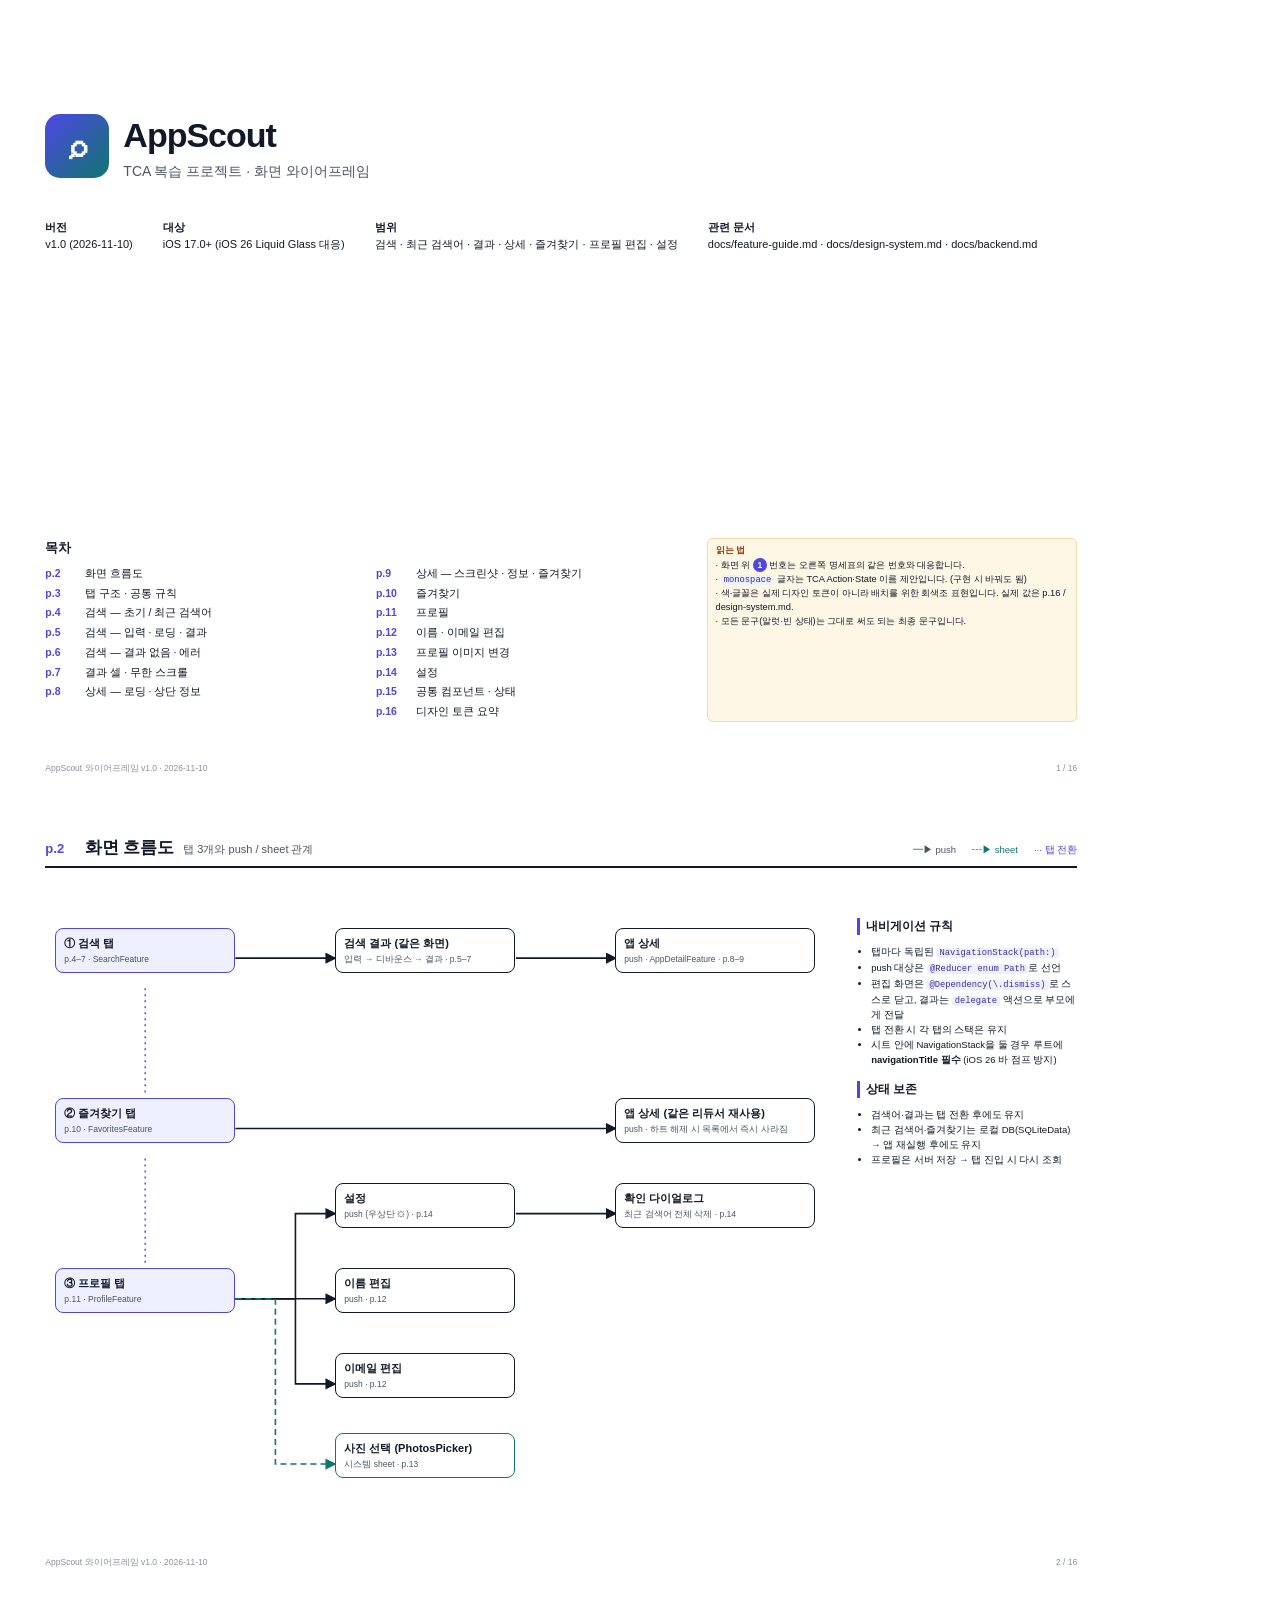
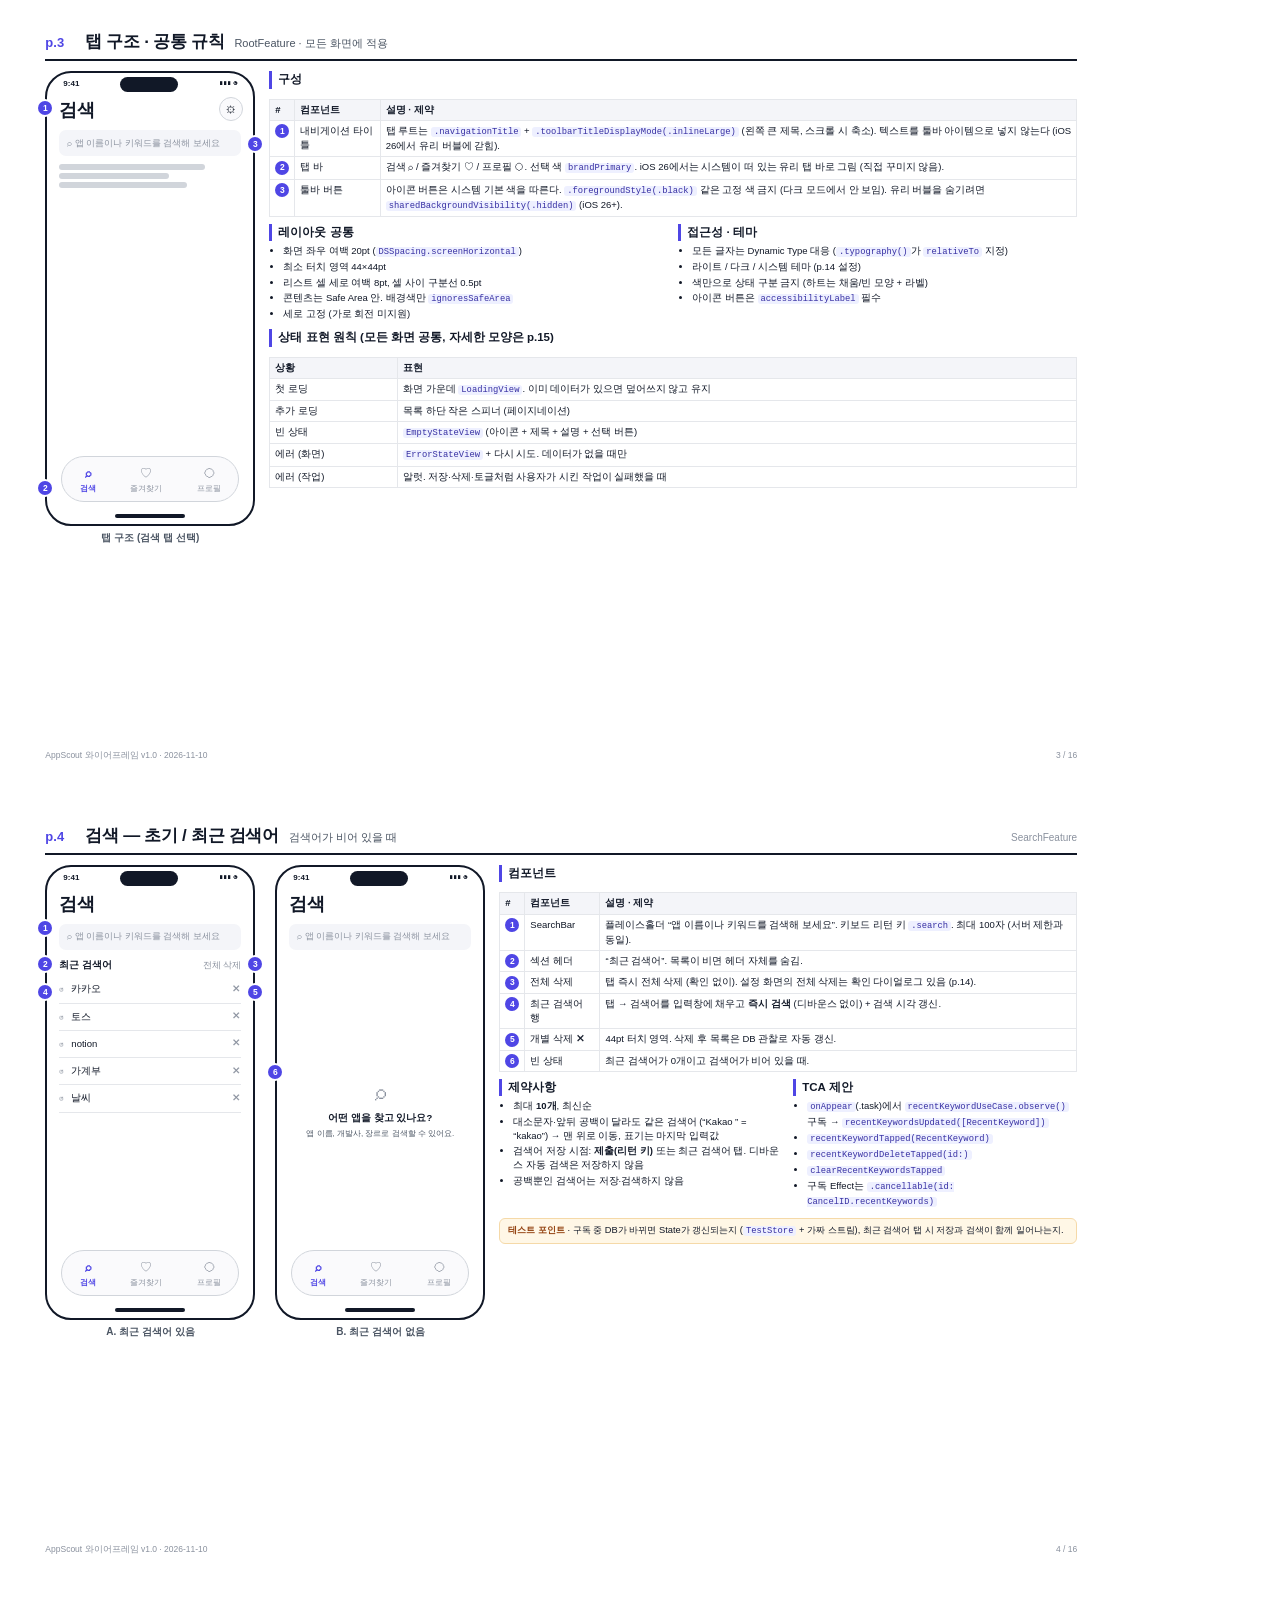
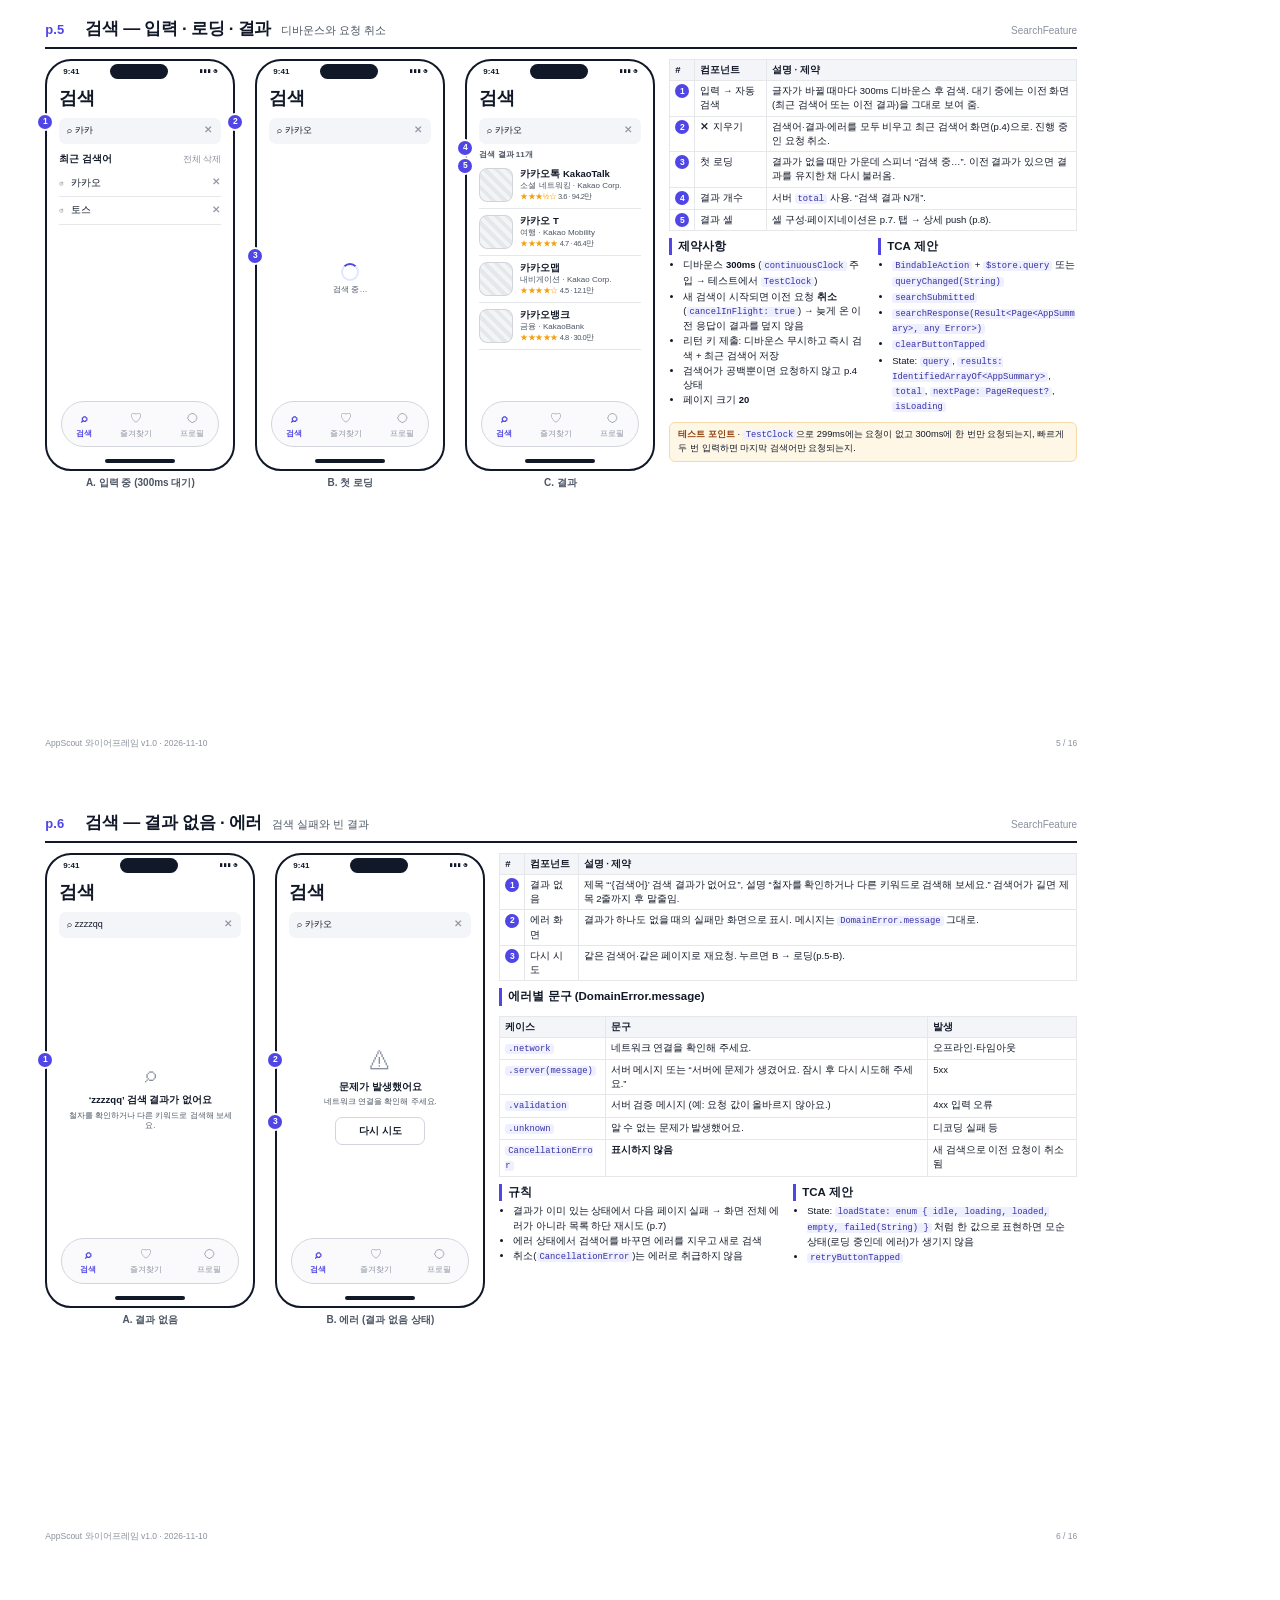
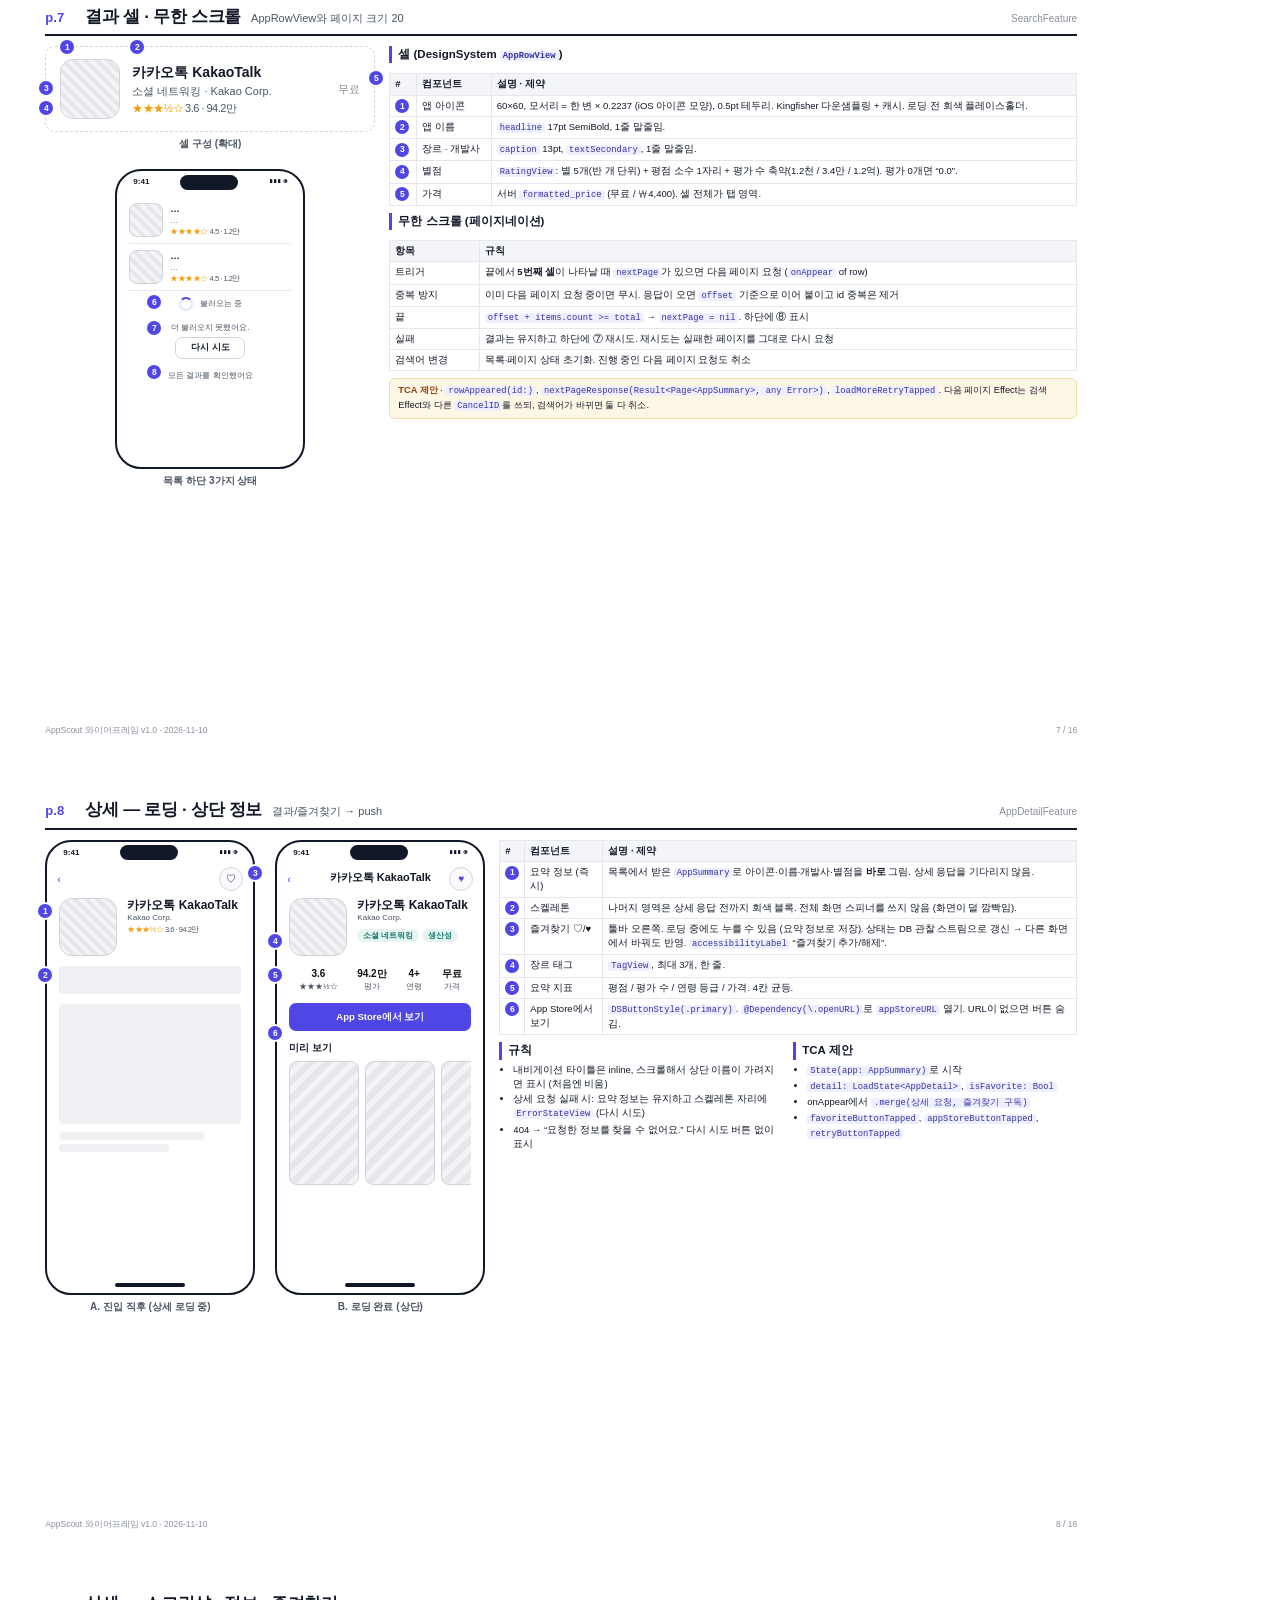
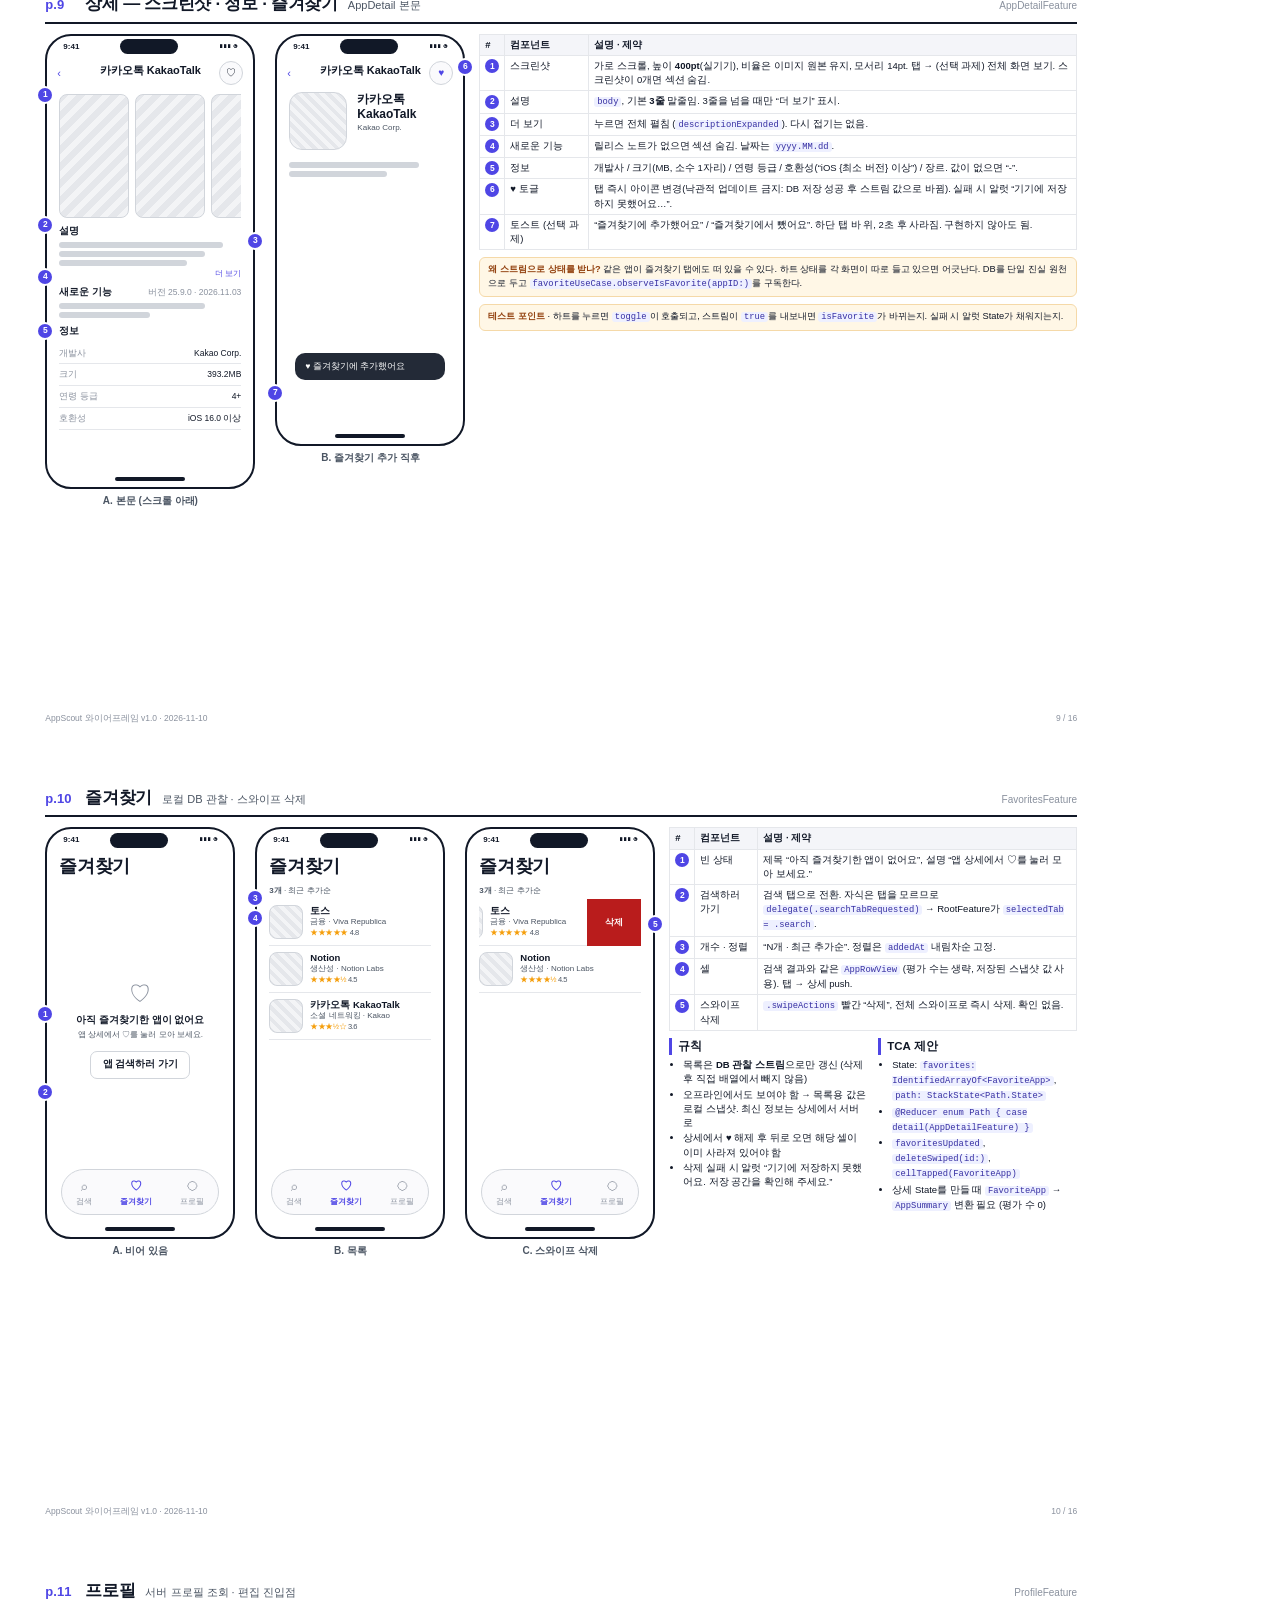
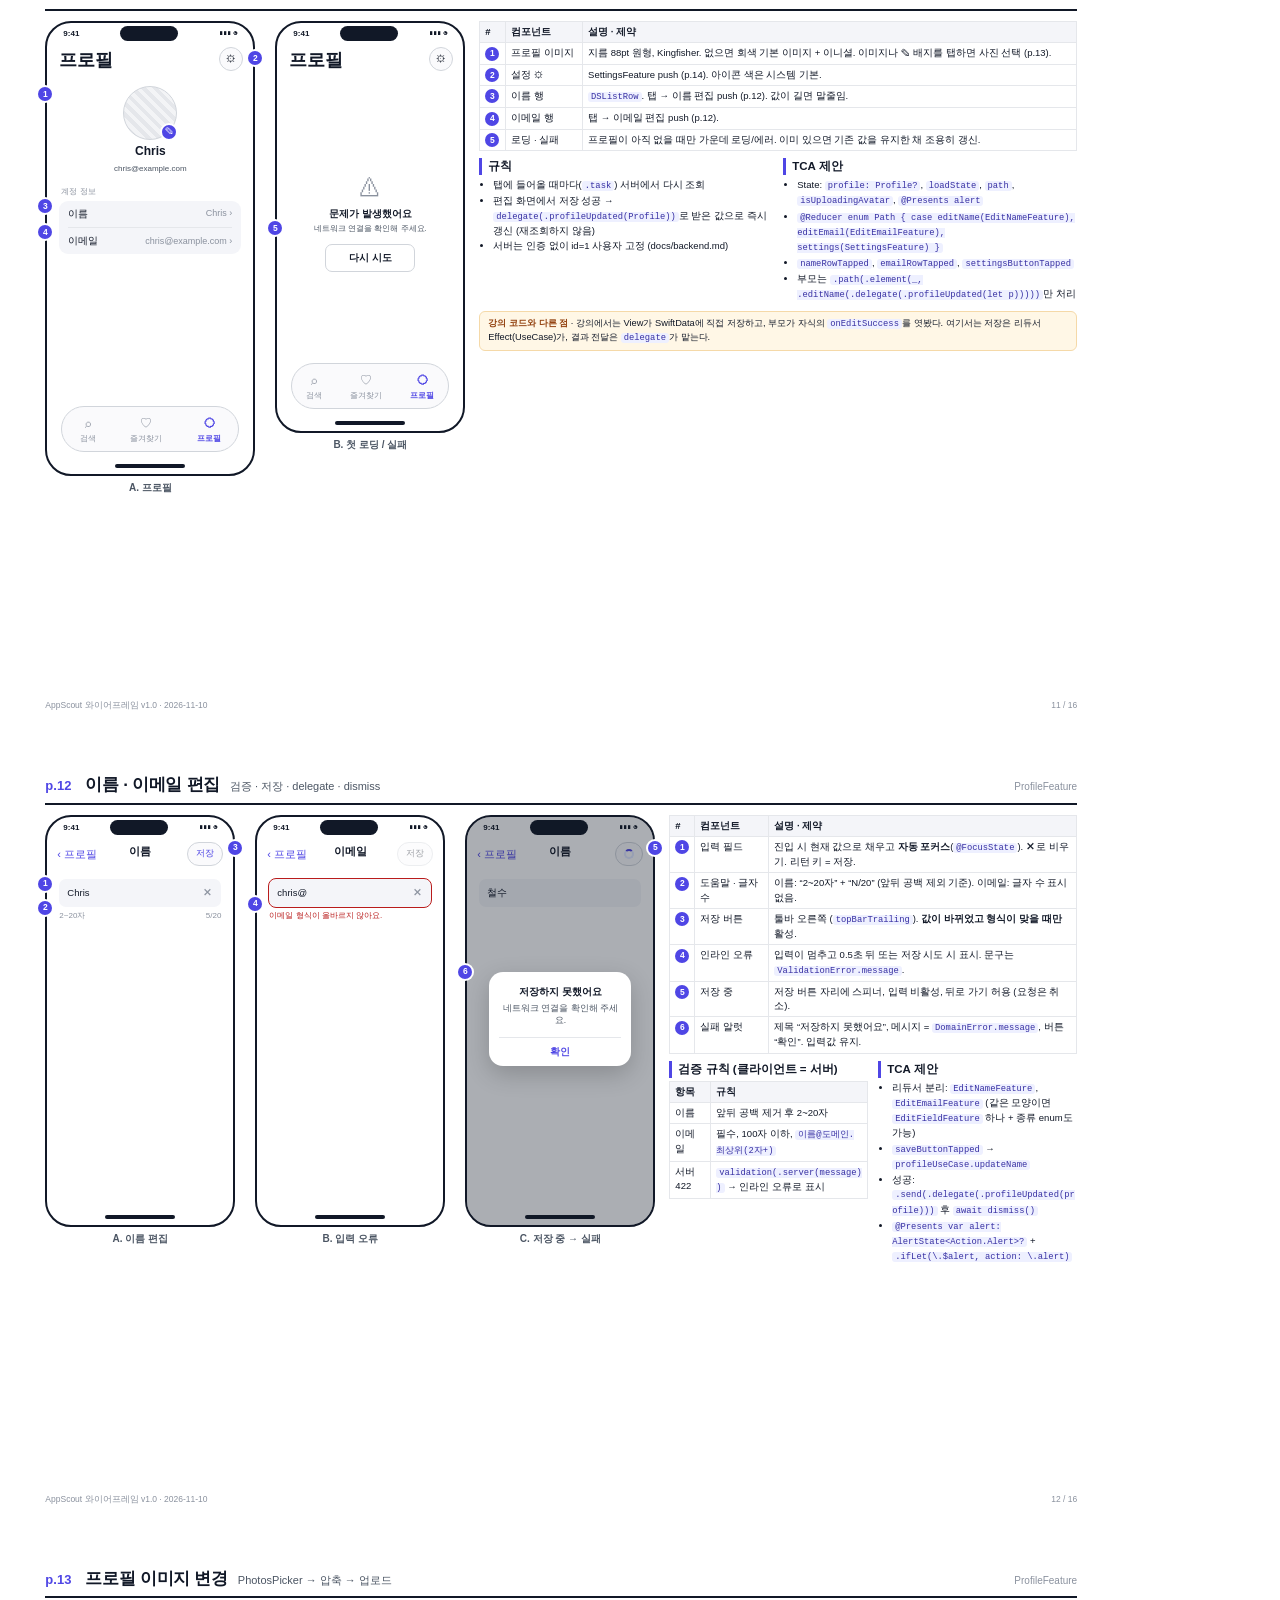
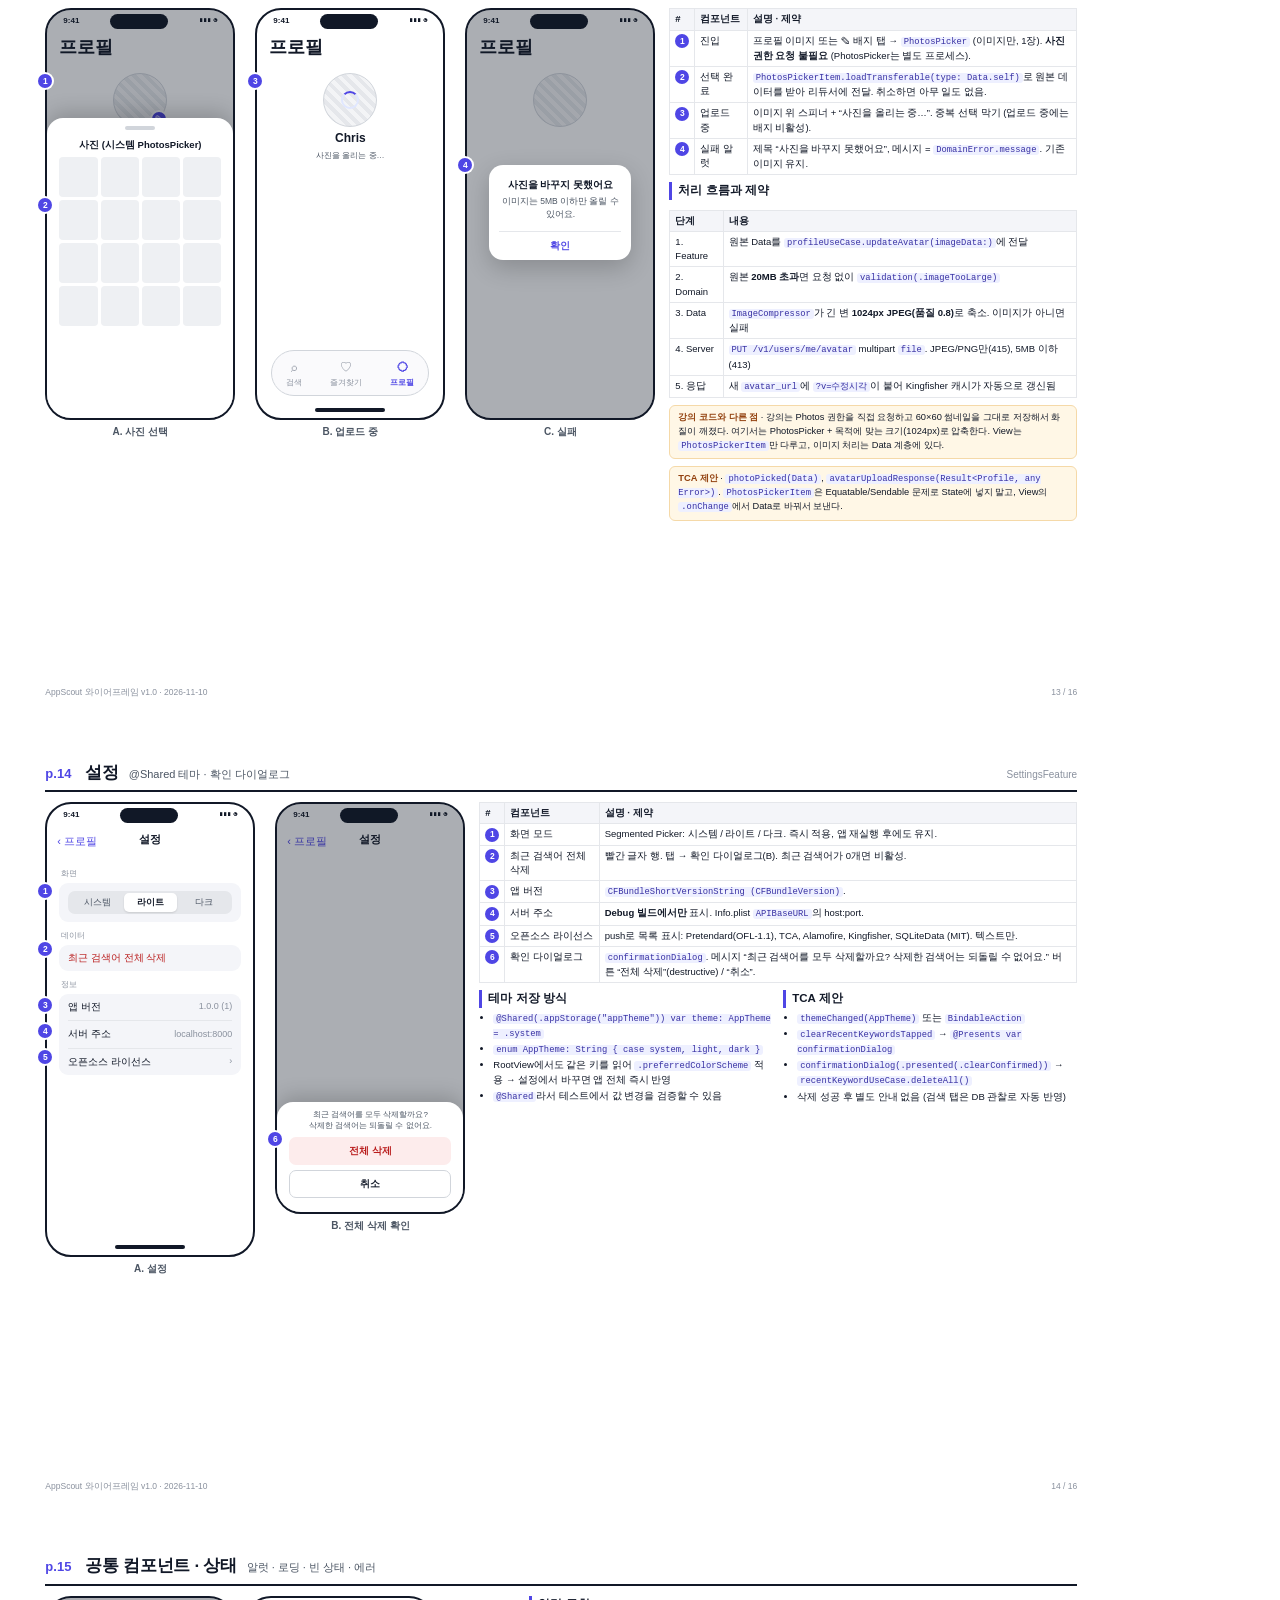
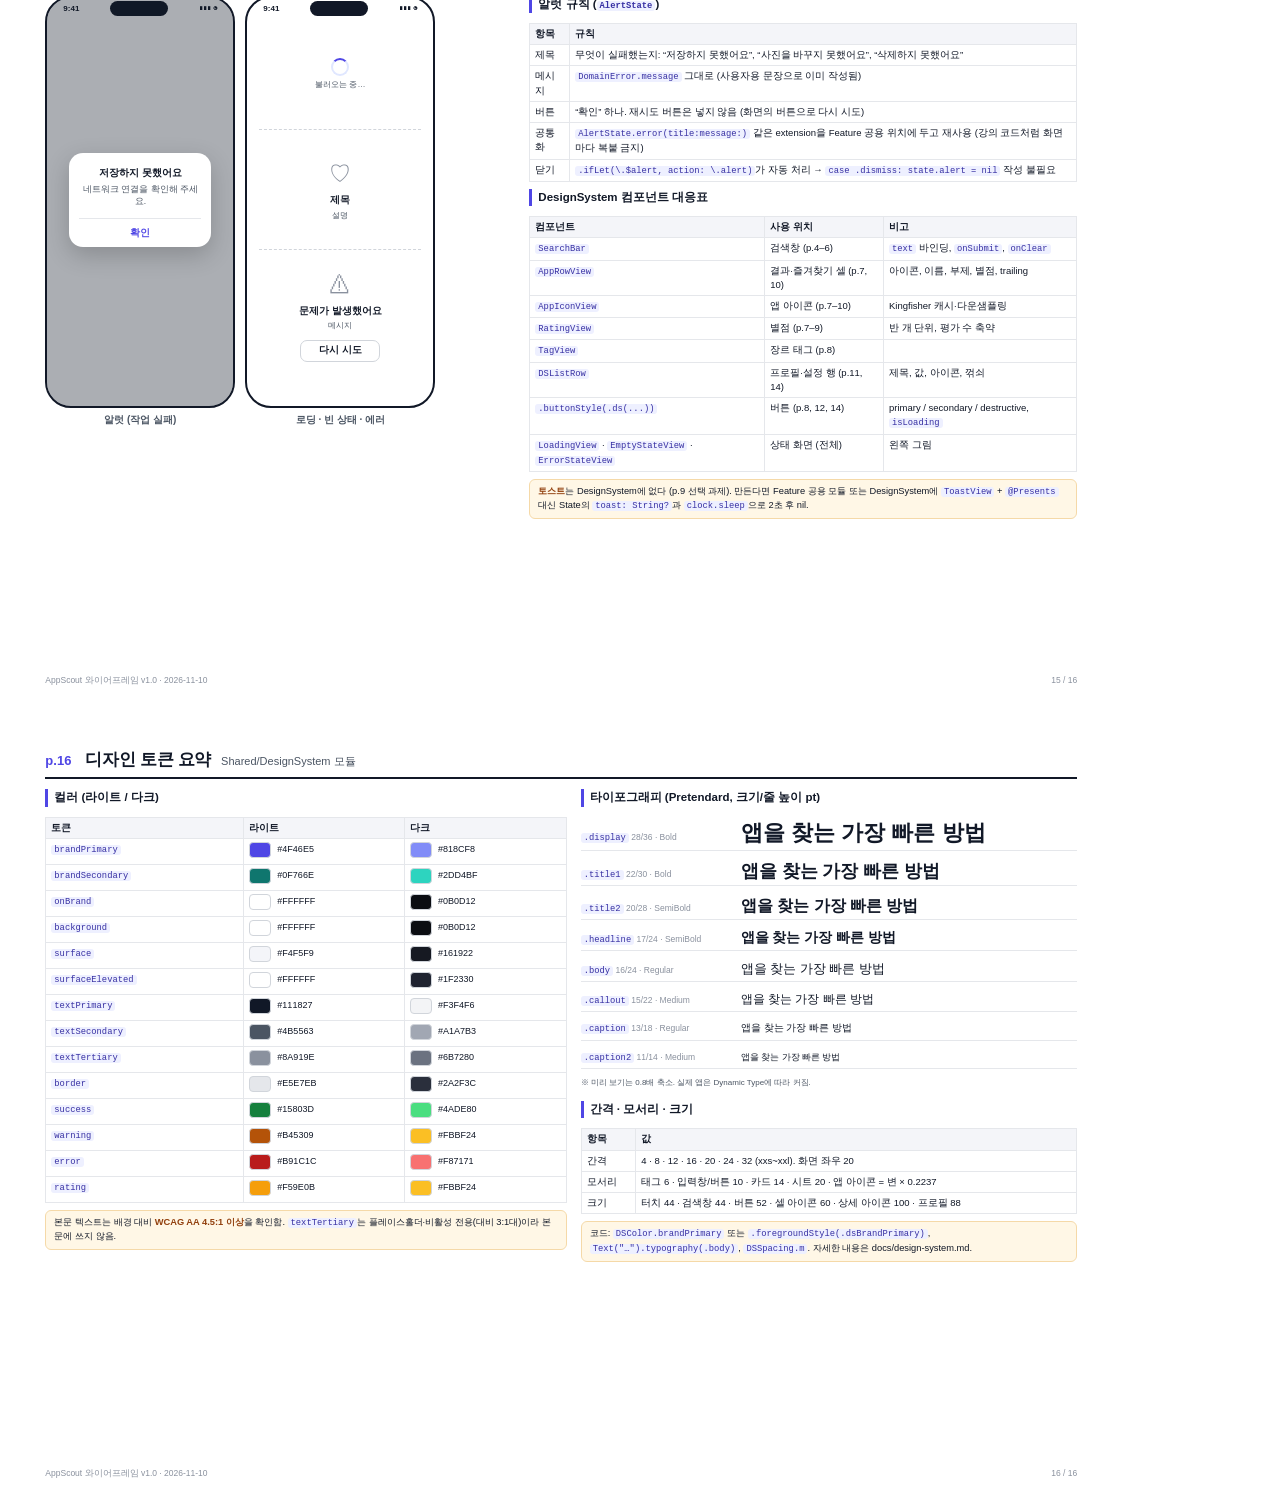
==== docs/wireframe/index.html @ df00757f "Add wireframe (16 pages, PDF + HTML source) - Screen flow, tab structure, search (initial/typing/loa" ====
<!doctype html>
<html lang="ko"><head><meta charset="utf-8">
<title>AppScout 와이어프레임</title>
<link rel="stylesheet" href="wireframe.css">
</head><body>
<section class="page" style="justify-content:space-between">
<div>
  <div style="display:flex;align-items:center;gap:14px;margin-top:18mm">
    <div style="width:64px;height:64px;border-radius:15px;background:linear-gradient(135deg,#4F46E5,#0F766E);display:flex;align-items:center;justify-content:center;color:#fff;font-size:34px;font-weight:800">⌕</div>
    <div><div style="font-size:34px;font-weight:800;letter-spacing:-1px">AppScout</div>
    <div style="font-size:14px;color:#4B5563">TCA 복습 프로젝트 · 화면 와이어프레임</div></div>
  </div>
  <div style="margin-top:10mm;display:flex;gap:30px;font-size:11px">
    <div><b>버전</b><br>v1.0 (2026-11-10)</div>
    <div><b>대상</b><br>iOS 17.0+ (iOS 26 Liquid Glass 대응)</div>
    <div><b>범위</b><br>검색 · 최근 검색어 · 결과 · 상세 · 즐겨찾기 · 프로필 편집 · 설정</div>
    <div><b>관련 문서</b><br>docs/feature-guide.md · docs/design-system.md · docs/backend.md</div>
  </div>
</div>
<div class="cols" style="margin-bottom:10mm">
  <div>
    <h2 style="font-size:13px;margin-bottom:6px">목차</h2>
    <table style="width:100%;font-size:10.5px;border-collapse:collapse">
      <tr><td style="padding:2px 0;width:40px;color:#4F46E5;font-weight:800">p.2</td><td>화면 흐름도</td></tr><tr><td style="padding:2px 0;width:40px;color:#4F46E5;font-weight:800">p.3</td><td>탭 구조 · 공통 규칙</td></tr><tr><td style="padding:2px 0;width:40px;color:#4F46E5;font-weight:800">p.4</td><td>검색 — 초기 / 최근 검색어</td></tr><tr><td style="padding:2px 0;width:40px;color:#4F46E5;font-weight:800">p.5</td><td>검색 — 입력 · 로딩 · 결과</td></tr><tr><td style="padding:2px 0;width:40px;color:#4F46E5;font-weight:800">p.6</td><td>검색 — 결과 없음 · 에러</td></tr><tr><td style="padding:2px 0;width:40px;color:#4F46E5;font-weight:800">p.7</td><td>결과 셀 · 무한 스크롤</td></tr><tr><td style="padding:2px 0;width:40px;color:#4F46E5;font-weight:800">p.8</td><td>상세 — 로딩 · 상단 정보</td></tr>
    </table>
  </div>
  <div>
    <h2 style="font-size:13px;margin-bottom:6px;visibility:hidden">목차</h2>
    <table style="width:100%;font-size:10.5px;border-collapse:collapse">
      <tr><td style="padding:2px 0;width:40px;color:#4F46E5;font-weight:800">p.9</td><td>상세 — 스크린샷 · 정보 · 즐겨찾기</td></tr><tr><td style="padding:2px 0;width:40px;color:#4F46E5;font-weight:800">p.10</td><td>즐겨찾기</td></tr><tr><td style="padding:2px 0;width:40px;color:#4F46E5;font-weight:800">p.11</td><td>프로필</td></tr><tr><td style="padding:2px 0;width:40px;color:#4F46E5;font-weight:800">p.12</td><td>이름 · 이메일 편집</td></tr><tr><td style="padding:2px 0;width:40px;color:#4F46E5;font-weight:800">p.13</td><td>프로필 이미지 변경</td></tr><tr><td style="padding:2px 0;width:40px;color:#4F46E5;font-weight:800">p.14</td><td>설정</td></tr><tr><td style="padding:2px 0;width:40px;color:#4F46E5;font-weight:800">p.15</td><td>공통 컴포넌트 · 상태</td></tr><tr><td style="padding:2px 0;width:40px;color:#4F46E5;font-weight:800">p.16</td><td>디자인 토큰 요약</td></tr>
    </table>
  </div>
  <div class="note" style="flex:1.1">
    <b>읽는 법</b><br>
    · 화면 위 <span class="n">1</span> 번호는 오른쪽 명세표의 같은 번호와 대응합니다.<br>
    · <code>monospace</code> 글자는 TCA Action·State 이름 제안입니다. (구현 시 바꿔도 됨)<br>
    · 색·글꼴은 실제 디자인 토큰이 아니라 배치를 위한 회색조 표현입니다. 실제 값은 p.16 / design-system.md.<br>
    · 모든 문구(알럿·빈 상태)는 그대로 써도 되는 최종 문구입니다.
  </div>
</div>
<div class="page-foot"><span>AppScout 와이어프레임 v1.0 · 2026-11-10</span><span>1 / 16</span></div>
</section><section class="page">
<div class="page-head"><span class="no">p.2</span><h1>화면 흐름도</h1><span class="sub">탭 3개와 push / sheet 관계</span><span class="tag"><span class="legend"><span>━▶ push</span><span style="color:#0F766E">┅▶ sheet</span><span style="color:#4F46E5">··· 탭 전환</span></span></span></div>
<div class="body"><div class="flow" style="position:relative">
<svg width="100%" height="100%" style="position:absolute;inset:0" viewBox="0 0 1030 600" preserveAspectRatio="xMinYMin meet">
  <defs>
    <marker id="a" viewBox="0 0 10 10" refX="9" refY="5" markerWidth="7" markerHeight="7" orient="auto"><path d="M0,0 L10,5 L0,10 z" fill="#111827"/></marker>
    <marker id="b" viewBox="0 0 10 10" refX="9" refY="5" markerWidth="7" markerHeight="7" orient="auto"><path d="M0,0 L10,5 L0,10 z" fill="#0F766E"/></marker>
  </defs>
  <g stroke="#111827" stroke-width="1.6" fill="none" marker-end="url(#a)">
    <path d="M190,80 L290,80"/>
    <path d="M470,80 L570,80"/>
    <path d="M190,250 L570,250" />
    <path d="M190,420 L290,420"/>
    <path d="M190,420 L250,420 L250,505 L290,505"/>
    <path d="M190,420 L250,420 L250,335 L290,335"/>
    <path d="M470,335 L570,335"/>
  </g>
  <g stroke="#0F766E" stroke-width="1.6" stroke-dasharray="6 4" fill="none" marker-end="url(#b)">
    <path d="M190,420 L230,420 L230,585 L290,585"/>
  </g>
  <g stroke="#4F46E5" stroke-width="1.4" stroke-dasharray="2 4" fill="none">
    <path d="M100,110 L100,215"/><path d="M100,280 L100,385"/>
  </g>
</svg>
<div class="box tab" style="left:10px;top:50px;width:180px"><b>① 검색 탭</b><small>p.4–7 · SearchFeature</small></div>
<div class="box" style="left:290px;top:50px;width:180px"><b>검색 결과 (같은 화면)</b><small>입력 → 디바운스 → 결과 · p.5–7</small></div>
<div class="box" style="left:570px;top:50px;width:200px"><b>앱 상세</b><small>push · AppDetailFeature · p.8–9</small></div>
<div class="box tab" style="left:10px;top:220px;width:180px"><b>② 즐겨찾기 탭</b><small>p.10 · FavoritesFeature</small></div>
<div class="box" style="left:570px;top:220px;width:200px"><b>앱 상세 (같은 리듀서 재사용)</b><small>push · 하트 해제 시 목록에서 즉시 사라짐</small></div>
<div class="box tab" style="left:10px;top:390px;width:180px"><b>③ 프로필 탭</b><small>p.11 · ProfileFeature</small></div>
<div class="box" style="left:290px;top:305px;width:180px"><b>설정</b><small>push (우상단 ⚙) · p.14</small></div>
<div class="box" style="left:570px;top:305px;width:200px"><b>확인 다이얼로그</b><small>최근 검색어 전체 삭제 · p.14</small></div>
<div class="box" style="left:290px;top:390px;width:180px"><b>이름 편집</b><small>push · p.12</small></div>
<div class="box" style="left:290px;top:475px;width:180px"><b>이메일 편집</b><small>push · p.12</small></div>
<div class="box" style="left:290px;top:555px;width:180px;border-color:#0F766E"><b>사진 선택 (PhotosPicker)</b><small>시스템 sheet · p.13</small></div>
<div style="position:absolute;right:0;top:40px;width:220px" class="spec">
  <h2>내비게이션 규칙</h2>
  <ul>
    <li>탭마다 독립된 <code>NavigationStack(path:)</code></li>
    <li>push 대상은 <code>@Reducer enum Path</code>로 선언</li>
    <li>편집 화면은 <code>@Dependency(\.dismiss)</code>로 스스로 닫고, 결과는 <code>delegate</code> 액션으로 부모에게 전달</li>
    <li>탭 전환 시 각 탭의 스택은 유지</li>
    <li>시트 안에 NavigationStack을 둘 경우 루트에 <b>navigationTitle 필수</b> (iOS 26 바 점프 방지)</li>
  </ul>
  <h2 style="margin-top:6px">상태 보존</h2>
  <ul>
    <li>검색어·결과는 탭 전환 후에도 유지</li>
    <li>최근 검색어·즐겨찾기는 로컬 DB(SQLiteData) → 앱 재실행 후에도 유지</li>
    <li>프로필은 서버 저장 → 탭 진입 시 다시 조회</li>
  </ul>
</div>
</div></div>
<div class="page-foot"><span>AppScout 와이어프레임 v1.0 · 2026-11-10</span><span>2 / 16</span></div>
</section><section class="page">
<div class="page-head"><span class="no">p.3</span><h1>탭 구조 · 공통 규칙</h1><span class="sub">RootFeature · 모든 화면에 적용</span><span class="tag"></span></div>
<div class="body"><div class="phones"><div class="phone-wrap" style="position:relative"><div class="phone "><div class="status"><span>9:41</span><span class="island"></span><span>▮▮▮ ◔</span></div>
<div class="nav"><div class="large">검색</div><div class="right" style="top:14px"><span class="glass">⚙</span></div></div>
<div class="content"><div class="searchbar">⌕ 앱 이름이나 키워드를 검색해 보세요</div>
<div class="l w80"></div><div class="l w60"></div><div class="l w70"></div></div>
<div class="tabbar"><span class="on"><i>⌕</i>검색</span><span class=""><i>♡</i>즐겨찾기</span><span class=""><i>◯</i>프로필</span></div><div class="home"></div>
</div><span class="n callout" style="top:30px;left:-7px">1</span><span class="n callout" style="top:410px;left:-7px">2</span><span class="n callout" style="top:66px;left:203px">3</span>
<div class="phone-label">탭 구조 (검색 탭 선택)</div></div></div><div class="spec">
<h2>구성</h2>
<table><tr><th>#</th><th>컴포넌트</th><th>설명 · 제약</th></tr><tr><td><span class="n">1</span></td><td>내비게이션 타이틀</td><td>탭 루트는 <code>.navigationTitle</code> + <code>.toolbarTitleDisplayMode(.inlineLarge)</code> (왼쪽 큰 제목, 스크롤 시 축소). 텍스트를 툴바 아이템으로 넣지 않는다 (iOS 26에서 유리 버블에 갇힘).</td></tr><tr><td><span class="n">2</span></td><td>탭 바</td><td>검색 ⌕ / 즐겨찾기 ♡ / 프로필 ◯. 선택 색 <code>brandPrimary</code>. iOS 26에서는 시스템이 떠 있는 유리 탭 바로 그림 (직접 꾸미지 않음).</td></tr><tr><td><span class="n">3</span></td><td>툴바 버튼</td><td>아이콘 버튼은 시스템 기본 색을 따른다. <code>.foregroundStyle(.black)</code> 같은 고정 색 금지 (다크 모드에서 안 보임). 유리 버블을 숨기려면 <code>sharedBackgroundVisibility(.hidden)</code> (iOS 26+).</td></tr></table>
<div class="cols">
<div><h2>레이아웃 공통</h2><ul><li>화면 좌우 여백 20pt (<code>DSSpacing.screenHorizontal</code>)</li><li>최소 터치 영역 44×44pt</li><li>리스트 셀 세로 여백 8pt, 셀 사이 구분선 0.5pt</li><li>콘텐츠는 Safe Area 안. 배경색만 <code>ignoresSafeArea</code></li><li>세로 고정 (가로 회전 미지원)</li></ul></div>
<div><h2>접근성 · 테마</h2><ul><li>모든 글자는 Dynamic Type 대응 (<code>.typography()</code>가 <code>relativeTo</code> 지정)</li><li>라이트 / 다크 / 시스템 테마 (p.14 설정)</li><li>색만으로 상태 구분 금지 (하트는 채움/빈 모양 + 라벨)</li><li>아이콘 버튼은 <code>accessibilityLabel</code> 필수</li></ul></div>
</div>
<h2>상태 표현 원칙 (모든 화면 공통, 자세한 모양은 p.15)</h2>
<table><tr><th>상황</th><th>표현</th></tr><tr><td>첫 로딩</td><td>화면 가운데 <code>LoadingView</code>. 이미 데이터가 있으면 덮어쓰지 않고 유지</td></tr><tr><td>추가 로딩</td><td>목록 하단 작은 스피너 (페이지네이션)</td></tr><tr><td>빈 상태</td><td><code>EmptyStateView</code> (아이콘 + 제목 + 설명 + 선택 버튼)</td></tr><tr><td>에러 (화면)</td><td><code>ErrorStateView</code> + 다시 시도. 데이터가 없을 때만</td></tr><tr><td>에러 (작업)</td><td>알럿. 저장·삭제·토글처럼 사용자가 시킨 작업이 실패했을 때</td></tr></table>
</div></div>
<div class="page-foot"><span>AppScout 와이어프레임 v1.0 · 2026-11-10</span><span>3 / 16</span></div>
</section><section class="page">
<div class="page-head"><span class="no">p.4</span><h1>검색 — 초기 / 최근 검색어</h1><span class="sub">검색어가 비어 있을 때</span><span class="tag">SearchFeature</span></div>
<div class="body"><div class="phones"><div class="phone-wrap" style="position:relative"><div class="phone "><div class="status"><span>9:41</span><span class="island"></span><span>▮▮▮ ◔</span></div>
<div class="nav"><div class="large">검색</div></div>
<div class="content"><div class="searchbar">⌕ 앱 이름이나 키워드를 검색해 보세요</div>
<div class="section">최근 검색어 <a>전체 삭제</a></div>
<div class="row"><span class="muted">↺</span>카카오<span class="end">✕</span></div><div class="row"><span class="muted">↺</span>토스<span class="end">✕</span></div><div class="row"><span class="muted">↺</span>notion<span class="end">✕</span></div><div class="row"><span class="muted">↺</span>가계부<span class="end">✕</span></div><div class="row"><span class="muted">↺</span>날씨<span class="end">✕</span></div>
</div><div class="tabbar"><span class="on"><i>⌕</i>검색</span><span class=""><i>♡</i>즐겨찾기</span><span class=""><i>◯</i>프로필</span></div><div class="home"></div>
</div><span class="n callout" style="top:56px;left:-7px">1</span><span class="n callout" style="top:92px;left:-7px">2</span><span class="n callout" style="top:92px;left:203px">3</span><span class="n callout" style="top:120px;left:-7px">4</span><span class="n callout" style="top:120px;left:203px">5</span>
<div class="phone-label">A. 최근 검색어 있음</div></div><div class="phone-wrap" style="position:relative"><div class="phone "><div class="status"><span>9:41</span><span class="island"></span><span>▮▮▮ ◔</span></div>
<div class="nav"><div class="large">검색</div></div>
<div class="content"><div class="searchbar">⌕ 앱 이름이나 키워드를 검색해 보세요</div>
<div class="center" style="top:40px"><div class="big-ic">⌕</div><div class="t">어떤 앱을 찾고 있나요?</div><div class="s">앱 이름, 개발사, 장르로 검색할 수 있어요.</div></div>
</div><div class="tabbar"><span class="on"><i>⌕</i>검색</span><span class=""><i>♡</i>즐겨찾기</span><span class=""><i>◯</i>프로필</span></div><div class="home"></div></div><span class="n callout" style="top:200px;left:-7px">6</span>
<div class="phone-label">B. 최근 검색어 없음</div></div></div><div class="spec">
<h2>컴포넌트</h2>
<table><tr><th>#</th><th>컴포넌트</th><th>설명 · 제약</th></tr><tr><td><span class="n">1</span></td><td>SearchBar</td><td>플레이스홀더 “앱 이름이나 키워드를 검색해 보세요”. 키보드 리턴 키 <code>.search</code>. 최대 100자 (서버 제한과 동일).</td></tr><tr><td><span class="n">2</span></td><td>섹션 헤더</td><td>“최근 검색어”. 목록이 비면 헤더 자체를 숨김.</td></tr><tr><td><span class="n">3</span></td><td>전체 삭제</td><td>탭 즉시 전체 삭제 (확인 없이). 설정 화면의 전체 삭제는 확인 다이얼로그 있음 (p.14).</td></tr><tr><td><span class="n">4</span></td><td>최근 검색어 행</td><td>탭 → 검색어를 입력창에 채우고 <b>즉시 검색</b> (디바운스 없이) + 검색 시각 갱신.</td></tr><tr><td><span class="n">5</span></td><td>개별 삭제 ✕</td><td>44pt 터치 영역. 삭제 후 목록은 DB 관찰로 자동 갱신.</td></tr><tr><td><span class="n">6</span></td><td>빈 상태</td><td>최근 검색어가 0개이고 검색어가 비어 있을 때.</td></tr></table>
<div class="cols">
<div><h2>제약사항</h2><ul><li>최대 <b>10개</b>, 최신순</li><li>대소문자·앞뒤 공백이 달라도 같은 검색어 (“Kakao ” = “kakao”) → 맨 위로 이동, 표기는 마지막 입력값</li><li>검색어 저장 시점: <b>제출(리턴 키)</b> 또는 최근 검색어 탭. 디바운스 자동 검색은 저장하지 않음</li><li>공백뿐인 검색어는 저장·검색하지 않음</li></ul></div>
<div><h2>TCA 제안</h2><ul><li><code>onAppear</code>(.task)에서 <code>recentKeywordUseCase.observe()</code> 구독 → <code>recentKeywordsUpdated([RecentKeyword])</code></li><li><code>recentKeywordTapped(RecentKeyword)</code></li><li><code>recentKeywordDeleteTapped(id:)</code></li><li><code>clearRecentKeywordsTapped</code></li><li>구독 Effect는 <code>.cancellable(id: CancelID.recentKeywords)</code></li></ul></div>
</div>
<div class="note"><b>테스트 포인트</b> · 구독 중 DB가 바뀌면 State가 갱신되는지 (<code>TestStore</code> + 가짜 스트림), 최근 검색어 탭 시 저장과 검색이 함께 일어나는지.</div>
</div></div>
<div class="page-foot"><span>AppScout 와이어프레임 v1.0 · 2026-11-10</span><span>4 / 16</span></div>
</section><section class="page">
<div class="page-head"><span class="no">p.5</span><h1>검색 — 입력 · 로딩 · 결과</h1><span class="sub">디바운스와 요청 취소</span><span class="tag">SearchFeature</span></div>
<div class="body"><div class="phones"><div class="phone-wrap" style="position:relative"><div class="phone sm"><div class="status"><span>9:41</span><span class="island"></span><span>▮▮▮ ◔</span></div>
<div class="nav"><div class="large">검색</div></div>
<div class="content"><div class="searchbar filled">⌕ 카카<span class="x">✕</span></div>
<div class="section">최근 검색어 <a>전체 삭제</a></div>
<div class="row"><span class="muted">↺</span>카카오<span class="end">✕</span></div><div class="row"><span class="muted">↺</span>토스<span class="end">✕</span></div>
</div><div class="tabbar"><span class="on"><i>⌕</i>검색</span><span class=""><i>♡</i>즐겨찾기</span><span class=""><i>◯</i>프로필</span></div><div class="home"></div></div><span class="n callout" style="top:56px;left:-7px">1</span><span class="n callout" style="top:56px;left:183px">2</span>
<div class="phone-label">A. 입력 중 (300ms 대기)</div></div><div class="phone-wrap" style="position:relative"><div class="phone sm"><div class="status"><span>9:41</span><span class="island"></span><span>▮▮▮ ◔</span></div>
<div class="nav"><div class="large">검색</div></div>
<div class="content"><div class="searchbar filled">⌕ 카카오<span class="x">✕</span></div>
<div class="center" style="top:40px"><div class="spinner"></div><div class="s">검색 중…</div></div>
</div><div class="tabbar"><span class="on"><i>⌕</i>검색</span><span class=""><i>♡</i>즐겨찾기</span><span class=""><i>◯</i>프로필</span></div><div class="home"></div></div><span class="n callout" style="top:190px;left:-7px">3</span>
<div class="phone-label">B. 첫 로딩</div></div><div class="phone-wrap" style="position:relative"><div class="phone sm"><div class="status"><span>9:41</span><span class="island"></span><span>▮▮▮ ◔</span></div>
<div class="nav"><div class="large">검색</div></div>
<div class="content"><div class="searchbar filled">⌕ 카카오<span class="x">✕</span></div>
<div class="s" style="margin:-2px 0 2px"><b>검색 결과 11개</b></div>
<div class="row"><div class="icon"></div><div class="lines"><div class="t">카카오톡 KakaoTalk</div><div class="s">소셜 네트워킹 · Kakao Corp.</div>
<div class="stars">★★★½☆<em>3.6 · 94.2만</em></div></div></div>
<div class="row"><div class="icon"></div><div class="lines"><div class="t">카카오 T</div><div class="s">여행 · Kakao Mobility</div>
<div class="stars">★★★★★<em>4.7 · 46.4만</em></div></div></div>
<div class="row"><div class="icon"></div><div class="lines"><div class="t">카카오맵</div><div class="s">내비게이션 · Kakao Corp.</div>
<div class="stars">★★★★☆<em>4.5 · 12.1만</em></div></div></div>
<div class="row"><div class="icon"></div><div class="lines"><div class="t">카카오뱅크</div><div class="s">금융 · KakaoBank</div>
<div class="stars">★★★★★<em>4.8 · 30.0만</em></div></div></div>
</div><div class="tabbar"><span class="on"><i>⌕</i>검색</span><span class=""><i>♡</i>즐겨찾기</span><span class=""><i>◯</i>프로필</span></div><div class="home"></div></div><span class="n callout" style="top:82px;left:-7px">4</span><span class="n callout" style="top:100px;left:-7px">5</span>
<div class="phone-label">C. 결과</div></div></div><div class="spec">
<table><tr><th>#</th><th>컴포넌트</th><th>설명 · 제약</th></tr><tr><td><span class="n">1</span></td><td>입력 → 자동 검색</td><td>글자가 바뀔 때마다 300ms 디바운스 후 검색. 대기 중에는 이전 화면(최근 검색어 또는 이전 결과)을 그대로 보여 줌.</td></tr><tr><td><span class="n">2</span></td><td>✕ 지우기</td><td>검색어·결과·에러를 모두 비우고 최근 검색어 화면(p.4)으로. 진행 중인 요청 취소.</td></tr><tr><td><span class="n">3</span></td><td>첫 로딩</td><td>결과가 없을 때만 가운데 스피너 “검색 중…”. 이전 결과가 있으면 결과를 유지한 채 다시 불러옴.</td></tr><tr><td><span class="n">4</span></td><td>결과 개수</td><td>서버 <code>total</code> 사용. “검색 결과 N개”.</td></tr><tr><td><span class="n">5</span></td><td>결과 셀</td><td>셀 구성·페이지네이션은 p.7. 탭 → 상세 push (p.8).</td></tr></table>
<div class="cols">
<div><h2>제약사항</h2><ul><li>디바운스 <b>300ms</b> (<code>continuousClock</code> 주입 → 테스트에서 <code>TestClock</code>)</li><li>새 검색이 시작되면 이전 요청 <b>취소</b> (<code>cancelInFlight: true</code>) → 늦게 온 이전 응답이 결과를 덮지 않음</li><li>리턴 키 제출: 디바운스 무시하고 즉시 검색 + 최근 검색어 저장</li><li>검색어가 공백뿐이면 요청하지 않고 p.4 상태</li><li>페이지 크기 <b>20</b></li></ul></div>
<div><h2>TCA 제안</h2><ul><li><code>BindableAction</code> + <code>$store.query</code> 또는 <code>queryChanged(String)</code></li><li><code>searchSubmitted</code></li><li><code>searchResponse(Result&lt;Page&lt;AppSummary&gt;, any Error&gt;)</code></li><li><code>clearButtonTapped</code></li><li>State: <code>query</code>, <code>results: IdentifiedArrayOf&lt;AppSummary&gt;</code>, <code>total</code>, <code>nextPage: PageRequest?</code>, <code>isLoading</code></li></ul></div>
</div>
<div class="note"><b>테스트 포인트</b> · <code>TestClock</code>으로 299ms에는 요청이 없고 300ms에 한 번만 요청되는지, 빠르게 두 번 입력하면 마지막 검색어만 요청되는지.</div>
</div></div>
<div class="page-foot"><span>AppScout 와이어프레임 v1.0 · 2026-11-10</span><span>5 / 16</span></div>
</section><section class="page">
<div class="page-head"><span class="no">p.6</span><h1>검색 — 결과 없음 · 에러</h1><span class="sub">검색 실패와 빈 결과</span><span class="tag">SearchFeature</span></div>
<div class="body"><div class="phones"><div class="phone-wrap" style="position:relative"><div class="phone "><div class="status"><span>9:41</span><span class="island"></span><span>▮▮▮ ◔</span></div>
<div class="nav"><div class="large">검색</div></div>
<div class="content"><div class="searchbar filled">⌕ zzzzqq<span class="x">✕</span></div>
<div class="center" style="top:40px"><div class="big-ic">⌕</div><div class="t">‘zzzzqq’ 검색 결과가 없어요</div><div class="s">철자를 확인하거나 다른 키워드로 검색해 보세요.</div></div>
</div><div class="tabbar"><span class="on"><i>⌕</i>검색</span><span class=""><i>♡</i>즐겨찾기</span><span class=""><i>◯</i>프로필</span></div><div class="home"></div></div><span class="n callout" style="top:200px;left:-7px">1</span>
<div class="phone-label">A. 결과 없음</div></div><div class="phone-wrap" style="position:relative"><div class="phone "><div class="status"><span>9:41</span><span class="island"></span><span>▮▮▮ ◔</span></div>
<div class="nav"><div class="large">검색</div></div>
<div class="content"><div class="searchbar filled">⌕ 카카오<span class="x">✕</span></div>
<div class="center" style="top:40px"><div class="big-ic">⚠︎</div><div class="t">문제가 발생했어요</div><div class="s">네트워크 연결을 확인해 주세요.</div><div class="btn ghost" style="width:90px;margin-top:6px">다시 시도</div></div>
</div><div class="tabbar"><span class="on"><i>⌕</i>검색</span><span class=""><i>♡</i>즐겨찾기</span><span class=""><i>◯</i>프로필</span></div><div class="home"></div></div><span class="n callout" style="top:200px;left:-7px">2</span><span class="n callout" style="top:262px;left:-7px">3</span>
<div class="phone-label">B. 에러 (결과 없음 상태)</div></div></div><div class="spec">
<table><tr><th>#</th><th>컴포넌트</th><th>설명 · 제약</th></tr><tr><td><span class="n">1</span></td><td>결과 없음</td><td>제목 “‘{검색어}’ 검색 결과가 없어요”, 설명 “철자를 확인하거나 다른 키워드로 검색해 보세요.” 검색어가 길면 제목 2줄까지 후 말줄임.</td></tr><tr><td><span class="n">2</span></td><td>에러 화면</td><td>결과가 하나도 없을 때의 실패만 화면으로 표시. 메시지는 <code>DomainError.message</code> 그대로.</td></tr><tr><td><span class="n">3</span></td><td>다시 시도</td><td>같은 검색어·같은 페이지로 재요청. 누르면 B → 로딩(p.5-B).</td></tr></table>
<h2>에러별 문구 (DomainError.message)</h2>
<table><tr><th>케이스</th><th>문구</th><th>발생</th></tr><tr><td><code>.network</code></td><td>네트워크 연결을 확인해 주세요.</td><td>오프라인·타임아웃</td></tr><tr><td><code>.server(message)</code></td><td>서버 메시지 또는 “서버에 문제가 생겼어요. 잠시 후 다시 시도해 주세요.”</td><td>5xx</td></tr><tr><td><code>.validation</code></td><td>서버 검증 메시지 (예: 요청 값이 올바르지 않아요.)</td><td>4xx 입력 오류</td></tr><tr><td><code>.unknown</code></td><td>알 수 없는 문제가 발생했어요.</td><td>디코딩 실패 등</td></tr><tr><td><code>CancellationError</code></td><td><b>표시하지 않음</b></td><td>새 검색으로 이전 요청이 취소됨</td></tr></table>
<div class="cols">
<div><h2>규칙</h2><ul><li>결과가 이미 있는 상태에서 다음 페이지 실패 → 화면 전체 에러가 아니라 목록 하단 재시도 (p.7)</li><li>에러 상태에서 검색어를 바꾸면 에러를 지우고 새로 검색</li><li>취소(<code>CancellationError</code>)는 에러로 취급하지 않음</li></ul></div>
<div><h2>TCA 제안</h2><ul><li>State: <code>loadState: enum { idle, loading, loaded, empty, failed(String) }</code> 처럼 한 값으로 표현하면 모순 상태(로딩 중인데 에러)가 생기지 않음</li><li><code>retryButtonTapped</code></li></ul></div>
</div>
</div></div>
<div class="page-foot"><span>AppScout 와이어프레임 v1.0 · 2026-11-10</span><span>6 / 16</span></div>
</section><section class="page">
<div class="page-head"><span class="no">p.7</span><h1>결과 셀 · 무한 스크롤</h1><span class="sub">AppRowView와 페이지 크기 20</span><span class="tag">SearchFeature</span></div>
<div class="body"><div class="phones" style="gap:20px"><div class="phone-wrap"><div style="width:330px;border:1.5px dashed var(--line);border-radius:10px;padding:12px 14px;position:relative">
<div style="display:flex;gap:12px;align-items:center">
 <div class="icon" style="width:60px;height:60px;border-radius:13px"></div>
 <div style="flex:1"><div style="font-size:14px;font-weight:700">카카오톡 KakaoTalk</div>
 <div style="font-size:11px;color:#4B5563">소셜 네트워킹 · Kakao Corp.</div>
 <div class="stars" style="font-size:11px">★★★½☆<em>3.6 · 94.2만</em></div></div>
 <div style="font-size:11px;color:#8A919E">무료</div>
</div>
<span class="n callout" style="top:-7px;left:14px">1</span><span class="n callout" style="top:-7px;left:84px">2</span>
<span class="n callout" style="top:24px;left:323px">5</span><span class="n callout" style="top:34px;left:-7px">3</span><span class="n callout" style="top:54px;left:-7px">4</span>
</div><div class="phone-label">셀 구성 (확대)</div>
<div style="height:10px"></div>
<div class="phone sm" style="height:300px"><div class="status"><span>9:41</span><span class="island"></span><span>▮▮▮ ◔</span></div>
<div class="content" style="padding-top:4px">
<div class="row"><div class="icon"></div><div class="lines"><div class="t">…</div><div class="s">…</div>
<div class="stars">★★★★☆<em>4.5 · 1.2만</em></div></div></div><div class="row"><div class="icon"></div><div class="lines"><div class="t">…</div><div class="s">…</div>
<div class="stars">★★★★☆<em>4.5 · 1.2만</em></div></div></div>
<div class="row" style="justify-content:center;border:0"><div class="spinner" style="width:14px;height:14px"></div><span class="s">불러오는 중</span></div>
<div class="row" style="justify-content:center;border:0;flex-direction:column;gap:3px"><span class="s">더 불러오지 못했어요.</span><span class="btn ghost" style="height:22px;width:70px;font-size:8.5px">다시 시도</span></div>
<div class="row" style="justify-content:center;border:0"><span class="s">모든 결과를 확인했어요</span></div>
</div>
<span class="n callout" style="top:124px;left:30px">6</span><span class="n callout" style="top:150px;left:30px">7</span><span class="n callout" style="top:194px;left:30px">8</span></div><div class="phone-label">목록 하단 3가지 상태</div></div></div><div class="spec">
<h2>셀 (DesignSystem <code>AppRowView</code>)</h2>
<table><tr><th>#</th><th>컴포넌트</th><th>설명 · 제약</th></tr><tr><td><span class="n">1</span></td><td>앱 아이콘</td><td>60×60, 모서리 = 한 변 × 0.2237 (iOS 아이콘 모양), 0.5pt 테두리. Kingfisher 다운샘플링 + 캐시. 로딩 전 회색 플레이스홀더.</td></tr><tr><td><span class="n">2</span></td><td>앱 이름</td><td><code>headline</code> 17pt SemiBold, 1줄 말줄임.</td></tr><tr><td><span class="n">3</span></td><td>장르 · 개발사</td><td><code>caption</code> 13pt, <code>textSecondary</code>, 1줄 말줄임.</td></tr><tr><td><span class="n">4</span></td><td>별점</td><td><code>RatingView</code>: 별 5개(반 개 단위) + 평점 소수 1자리 + 평가 수 축약(1.2천 / 3.4만 / 1.2억). 평가 0개면 “0.0”.</td></tr><tr><td><span class="n">5</span></td><td>가격</td><td>서버 <code>formatted_price</code> (무료 / ₩4,400). 셀 전체가 탭 영역.</td></tr></table>
<h2>무한 스크롤 (페이지네이션)</h2>
<table><tr><th>항목</th><th>규칙</th></tr><tr><td>트리거</td><td>끝에서 <b>5번째 셀</b>이 나타날 때 <code>nextPage</code>가 있으면 다음 페이지 요청 (<code>onAppear</code> of row)</td></tr><tr><td>중복 방지</td><td>이미 다음 페이지 요청 중이면 무시. 응답이 오면 <code>offset</code> 기준으로 이어 붙이고 id 중복은 제거</td></tr><tr><td>끝</td><td><code>offset + items.count >= total</code> → <code>nextPage = nil</code>. 하단에 ⑧ 표시</td></tr><tr><td>실패</td><td>결과는 유지하고 하단에 ⑦ 재시도. 재시도는 실패한 페이지를 그대로 다시 요청</td></tr><tr><td>검색어 변경</td><td>목록·페이지 상태 초기화. 진행 중인 다음 페이지 요청도 취소</td></tr></table>
<div class="note"><b>TCA 제안</b> · <code>rowAppeared(id:)</code>, <code>nextPageResponse(Result&lt;Page&lt;AppSummary&gt;, any Error&gt;)</code>, <code>loadMoreRetryTapped</code>. 다음 페이지 Effect는 검색 Effect와 다른 <code>CancelID</code>를 쓰되, 검색어가 바뀌면 둘 다 취소.</div>
</div></div>
<div class="page-foot"><span>AppScout 와이어프레임 v1.0 · 2026-11-10</span><span>7 / 16</span></div>
</section><section class="page">
<div class="page-head"><span class="no">p.8</span><h1>상세 — 로딩 · 상단 정보</h1><span class="sub">결과/즐겨찾기 → push</span><span class="tag">AppDetailFeature</span></div>
<div class="body"><div class="phones"><div class="phone-wrap" style="position:relative"><div class="phone "><div class="status"><span>9:41</span><span class="island"></span><span>▮▮▮ ◔</span></div>
<div class="nav inline"><span class="left">‹</span><span class="title"></span><span class="right"><span class="glass">♡</span></span></div>
<div class="content">
<div style="display:flex;gap:10px;margin-top:4px"><div class="icon lg"></div><div><div class="t" style="font-size:12px">카카오톡 KakaoTalk</div><div class="s">Kakao Corp.</div><div class="stars">★★★½☆<em>3.6 · 94.2만</em></div></div></div>
<div class="skeleton" style="height:28px;margin:10px 0"></div>
<div class="skeleton" style="height:120px;margin-bottom:8px"></div>
<div class="skeleton" style="height:8px;width:80%;margin:4px 0"></div><div class="skeleton" style="height:8px;width:60%"></div>
</div><div class="home"></div></div><span class="n callout" style="top:64px;left:-7px">1</span><span class="n callout" style="top:128px;left:-7px">2</span><span class="n callout" style="top:26px;left:203px">3</span>
<div class="phone-label">A. 진입 직후 (상세 로딩 중)</div></div><div class="phone-wrap" style="position:relative"><div class="phone "><div class="status"><span>9:41</span><span class="island"></span><span>▮▮▮ ◔</span></div>
<div class="nav inline"><span class="left">‹</span><span class="title">카카오톡 KakaoTalk</span><span class="right"><span class="glass" style="color:#4F46E5">♥</span></span></div>
<div class="content">
<div style="display:flex;gap:10px;margin-top:4px"><div class="icon lg"></div><div style="flex:1"><div class="t" style="font-size:12px">카카오톡 KakaoTalk</div><div class="s">Kakao Corp.</div>
<div style="margin-top:3px"><span class="chip">소셜 네트워킹</span> <span class="chip">생산성</span></div></div></div>
<div style="display:flex;justify-content:space-around;text-align:center;margin:10px 0;font-size:8px;color:#4B5563">
<div><b style="font-size:10px;color:#111">3.6</b><br>★★★½☆</div><div><b style="font-size:10px;color:#111">94.2만</b><br>평가</div><div><b style="font-size:10px;color:#111">4+</b><br>연령</div><div><b style="font-size:10px;color:#111">무료</b><br>가격</div></div>
<div class="btn">App Store에서 보기</div>
<div class="section" style="margin-top:10px">미리 보기</div><div class="shots"><div class="shot"></div><div class="shot"></div><div class="shot"></div></div>
</div><div class="home"></div></div><span class="n callout" style="top:94px;left:-7px">4</span><span class="n callout" style="top:128px;left:-7px">5</span><span class="n callout" style="top:186px;left:-7px">6</span>
<div class="phone-label">B. 로딩 완료 (상단)</div></div></div><div class="spec">
<table><tr><th>#</th><th>컴포넌트</th><th>설명 · 제약</th></tr><tr><td><span class="n">1</span></td><td>요약 정보 (즉시)</td><td>목록에서 받은 <code>AppSummary</code>로 아이콘·이름·개발사·별점을 <b>바로</b> 그림. 상세 응답을 기다리지 않음.</td></tr><tr><td><span class="n">2</span></td><td>스켈레톤</td><td>나머지 영역은 상세 응답 전까지 회색 블록. 전체 화면 스피너를 쓰지 않음 (화면이 덜 깜빡임).</td></tr><tr><td><span class="n">3</span></td><td>즐겨찾기 ♡/♥</td><td>툴바 오른쪽. 로딩 중에도 누를 수 있음 (요약 정보로 저장). 상태는 DB 관찰 스트림으로 갱신 → 다른 화면에서 바꿔도 반영. <code>accessibilityLabel</code> “즐겨찾기 추가/해제”.</td></tr><tr><td><span class="n">4</span></td><td>장르 태그</td><td><code>TagView</code>, 최대 3개, 한 줄.</td></tr><tr><td><span class="n">5</span></td><td>요약 지표</td><td>평점 / 평가 수 / 연령 등급 / 가격. 4칸 균등.</td></tr><tr><td><span class="n">6</span></td><td>App Store에서 보기</td><td><code>DSButtonStyle(.primary)</code>. <code>@Dependency(\.openURL)</code>로 <code>appStoreURL</code> 열기. URL이 없으면 버튼 숨김.</td></tr></table>
<div class="cols">
<div><h2>규칙</h2><ul><li>내비게이션 타이틀은 inline, 스크롤해서 상단 이름이 가려지면 표시 (처음엔 비움)</li><li>상세 요청 실패 시: 요약 정보는 유지하고 스켈레톤 자리에 <code>ErrorStateView</code> (다시 시도)</li><li>404 → “요청한 정보를 찾을 수 없어요.” 다시 시도 버튼 없이 표시</li></ul></div>
<div><h2>TCA 제안</h2><ul><li><code>State(app: AppSummary)</code>로 시작</li><li><code>detail: LoadState&lt;AppDetail&gt;</code>, <code>isFavorite: Bool</code></li><li>onAppear에서 <code>.merge(상세 요청, 즐겨찾기 구독)</code></li><li><code>favoriteButtonTapped</code>, <code>appStoreButtonTapped</code>, <code>retryButtonTapped</code></li></ul></div>
</div>
</div></div>
<div class="page-foot"><span>AppScout 와이어프레임 v1.0 · 2026-11-10</span><span>8 / 16</span></div>
</section><section class="page">
<div class="page-head"><span class="no">p.9</span><h1>상세 — 스크린샷 · 정보 · 즐겨찾기</h1><span class="sub">AppDetail 본문</span><span class="tag">AppDetailFeature</span></div>
<div class="body"><div class="phones"><div class="phone-wrap" style="position:relative"><div class="phone "><div class="status"><span>9:41</span><span class="island"></span><span>▮▮▮ ◔</span></div>
<div class="nav inline"><span class="left">‹</span><span class="title">카카오톡 KakaoTalk</span><span class="right"><span class="glass">♡</span></span></div>
<div class="content">
<div class="shots"><div class="shot"></div><div class="shot"></div><div class="shot"></div></div>
<div class="section">설명</div><div class="l w90"></div><div class="l w80"></div><div class="l w70"></div><div class="s" style="color:#4F46E5;text-align:right">더 보기</div>
<div class="section">새로운 기능 <a>버전 25.9.0 · 2026.11.03</a></div><div class="l w80"></div><div class="l w50"></div>
<div class="section">정보</div>
<div class="kv"><span>개발사</span><span>Kakao Corp.</span></div><div class="kv"><span>크기</span><span>393.2MB</span></div>
<div class="kv"><span>연령 등급</span><span>4+</span></div><div class="kv"><span>호환성</span><span>iOS 16.0 이상</span></div>
</div><div class="home"></div></div><span class="n callout" style="top:54px;left:-7px">1</span><span class="n callout" style="top:184px;left:-7px">2</span><span class="n callout" style="top:200px;left:203px">3</span><span class="n callout" style="top:236px;left:-7px">4</span><span class="n callout" style="top:290px;left:-7px">5</span>
<div class="phone-label">A. 본문 (스크롤 아래)</div></div><div class="phone-wrap" style="position:relative"><div class="phone sm"><div class="status"><span>9:41</span><span class="island"></span><span>▮▮▮ ◔</span></div>
<div class="nav inline"><span class="left">‹</span><span class="title">카카오톡 KakaoTalk</span><span class="right"><span class="glass" style="color:#4F46E5">♥</span></span></div>
<div class="content"><div style="display:flex;gap:10px;margin-top:4px"><div class="icon lg"></div><div><div class="t" style="font-size:12px">카카오톡 KakaoTalk</div><div class="s">Kakao Corp.</div></div></div>
<div class="l w80" style="margin-top:12px"></div><div class="l w60"></div></div>
<div class="toast">♥ 즐겨찾기에 추가했어요</div><div class="home"></div></div><span class="n callout" style="top:26px;left:183px">6</span><span class="n callout" style="top:352px;left:-7px">7</span>
<div class="phone-label">B. 즐겨찾기 추가 직후</div></div></div><div class="spec">
<table><tr><th>#</th><th>컴포넌트</th><th>설명 · 제약</th></tr><tr><td><span class="n">1</span></td><td>스크린샷</td><td>가로 스크롤, 높이 <b>400pt</b>(실기기), 비율은 이미지 원본 유지, 모서리 14pt. 탭 → (선택 과제) 전체 화면 보기. 스크린샷이 0개면 섹션 숨김.</td></tr><tr><td><span class="n">2</span></td><td>설명</td><td><code>body</code>, 기본 <b>3줄</b> 말줄임. 3줄을 넘을 때만 “더 보기” 표시.</td></tr><tr><td><span class="n">3</span></td><td>더 보기</td><td>누르면 전체 펼침 (<code>descriptionExpanded</code>). 다시 접기는 없음.</td></tr><tr><td><span class="n">4</span></td><td>새로운 기능</td><td>릴리스 노트가 없으면 섹션 숨김. 날짜는 <code>yyyy.MM.dd</code>.</td></tr><tr><td><span class="n">5</span></td><td>정보</td><td>개발사 / 크기(MB, 소수 1자리) / 연령 등급 / 호환성(“iOS {최소 버전} 이상”) / 장르. 값이 없으면 “-”.</td></tr><tr><td><span class="n">6</span></td><td>♥ 토글</td><td>탭 즉시 아이콘 변경(낙관적 업데이트 금지: DB 저장 성공 후 스트림 값으로 바뀜). 실패 시 알럿 “기기에 저장하지 못했어요…”.</td></tr><tr><td><span class="n">7</span></td><td>토스트 (선택 과제)</td><td>“즐겨찾기에 추가했어요” / “즐겨찾기에서 뺐어요”. 하단 탭 바 위, 2초 후 사라짐. 구현하지 않아도 됨.</td></tr></table>
<div class="note"><b>왜 스트림으로 상태를 받나?</b> 같은 앱이 즐겨찾기 탭에도 떠 있을 수 있다. 하트 상태를 각 화면이 따로 들고 있으면 어긋난다. DB를 단일 진실 원천으로 두고 <code>favoriteUseCase.observeIsFavorite(appID:)</code>를 구독한다.</div>
<div class="note"><b>테스트 포인트</b> · 하트를 누르면 <code>toggle</code>이 호출되고, 스트림이 <code>true</code>를 내보내면 <code>isFavorite</code>가 바뀌는지. 실패 시 알럿 State가 채워지는지.</div>
</div></div>
<div class="page-foot"><span>AppScout 와이어프레임 v1.0 · 2026-11-10</span><span>9 / 16</span></div>
</section><section class="page">
<div class="page-head"><span class="no">p.10</span><h1>즐겨찾기</h1><span class="sub">로컬 DB 관찰 · 스와이프 삭제</span><span class="tag">FavoritesFeature</span></div>
<div class="body"><div class="phones"><div class="phone-wrap" style="position:relative"><div class="phone sm"><div class="status"><span>9:41</span><span class="island"></span><span>▮▮▮ ◔</span></div>
<div class="nav"><div class="large">즐겨찾기</div></div>
<div class="content"><div class="center"><div class="big-ic">♡</div><div class="t">아직 즐겨찾기한 앱이 없어요</div><div class="s">앱 상세에서 ♡를 눌러 모아 보세요.</div><div class="btn ghost" style="width:100px;margin-top:6px">앱 검색하러 가기</div></div></div>
<div class="tabbar"><span class=""><i>⌕</i>검색</span><span class="on"><i>♡</i>즐겨찾기</span><span class=""><i>◯</i>프로필</span></div><div class="home"></div></div><span class="n callout" style="top:180px;left:-7px">1</span><span class="n callout" style="top:258px;left:-7px">2</span>
<div class="phone-label">A. 비어 있음</div></div><div class="phone-wrap" style="position:relative"><div class="phone sm"><div class="status"><span>9:41</span><span class="island"></span><span>▮▮▮ ◔</span></div>
<div class="nav"><div class="large">즐겨찾기</div></div>
<div class="content"><div class="s" style="margin-bottom:2px"><b>3개</b> · 최근 추가순</div>
<div class="row"><div class="icon"></div><div class="lines"><div class="t">토스</div><div class="s">금융 · Viva Republica</div>
<div class="stars">★★★★★<em>4.8</em></div></div></div>
<div class="row"><div class="icon"></div><div class="lines"><div class="t">Notion</div><div class="s">생산성 · Notion Labs</div>
<div class="stars">★★★★½<em>4.5</em></div></div></div>
<div class="row"><div class="icon"></div><div class="lines"><div class="t">카카오톡 KakaoTalk</div><div class="s">소셜 네트워킹 · Kakao</div>
<div class="stars">★★★½☆<em>3.6</em></div></div></div>
</div><div class="tabbar"><span class=""><i>⌕</i>검색</span><span class="on"><i>♡</i>즐겨찾기</span><span class=""><i>◯</i>프로필</span></div><div class="home"></div></div><span class="n callout" style="top:64px;left:-7px">3</span><span class="n callout" style="top:84px;left:-7px">4</span>
<div class="phone-label">B. 목록</div></div><div class="phone-wrap" style="position:relative"><div class="phone sm"><div class="status"><span>9:41</span><span class="island"></span><span>▮▮▮ ◔</span></div>
<div class="nav"><div class="large">즐겨찾기</div></div>
<div class="content"><div class="s" style="margin-bottom:2px"><b>3개</b> · 최근 추가순</div>
<div class="swipe"><div style="margin-left:-30px;flex:1"><div class="row"><div class="icon"></div><div class="lines"><div class="t">토스</div><div class="s">금융 · Viva Republica</div>
<div class="stars">★★★★★<em>4.8</em></div></div></div></div><div class="del">삭제</div></div>
<div class="row"><div class="icon"></div><div class="lines"><div class="t">Notion</div><div class="s">생산성 · Notion Labs</div>
<div class="stars">★★★★½<em>4.5</em></div></div></div>
</div><div class="tabbar"><span class=""><i>⌕</i>검색</span><span class="on"><i>♡</i>즐겨찾기</span><span class=""><i>◯</i>프로필</span></div><div class="home"></div></div><span class="n callout" style="top:90px;left:183px">5</span>
<div class="phone-label">C. 스와이프 삭제</div></div></div><div class="spec">
<table><tr><th>#</th><th>컴포넌트</th><th>설명 · 제약</th></tr><tr><td><span class="n">1</span></td><td>빈 상태</td><td>제목 “아직 즐겨찾기한 앱이 없어요”, 설명 “앱 상세에서 ♡를 눌러 모아 보세요.”</td></tr><tr><td><span class="n">2</span></td><td>검색하러 가기</td><td>검색 탭으로 전환. 자식은 탭을 모르므로 <code>delegate(.searchTabRequested)</code> → RootFeature가 <code>selectedTab = .search</code>.</td></tr><tr><td><span class="n">3</span></td><td>개수 · 정렬</td><td>“N개 · 최근 추가순”. 정렬은 <code>addedAt</code> 내림차순 고정.</td></tr><tr><td><span class="n">4</span></td><td>셀</td><td>검색 결과와 같은 <code>AppRowView</code> (평가 수는 생략, 저장된 스냅샷 값 사용). 탭 → 상세 push.</td></tr><tr><td><span class="n">5</span></td><td>스와이프 삭제</td><td><code>.swipeActions</code> 빨간 “삭제”, 전체 스와이프로 즉시 삭제. 확인 없음.</td></tr></table>
<div class="cols">
<div><h2>규칙</h2><ul><li>목록은 <b>DB 관찰 스트림</b>으로만 갱신 (삭제 후 직접 배열에서 빼지 않음)</li><li>오프라인에서도 보여야 함 → 목록용 값은 로컬 스냅샷. 최신 정보는 상세에서 서버로</li><li>상세에서 ♥ 해제 후 뒤로 오면 해당 셀이 이미 사라져 있어야 함</li><li>삭제 실패 시 알럿 “기기에 저장하지 못했어요. 저장 공간을 확인해 주세요.”</li></ul></div>
<div><h2>TCA 제안</h2><ul><li>State: <code>favorites: IdentifiedArrayOf&lt;FavoriteApp&gt;</code>, <code>path: StackState&lt;Path.State&gt;</code></li><li><code>@Reducer enum Path { case detail(AppDetailFeature) }</code></li><li><code>favoritesUpdated</code>, <code>deleteSwiped(id:)</code>, <code>cellTapped(FavoriteApp)</code></li><li>상세 State를 만들 때 <code>FavoriteApp</code> → <code>AppSummary</code> 변환 필요 (평가 수 0)</li></ul></div>
</div>
</div></div>
<div class="page-foot"><span>AppScout 와이어프레임 v1.0 · 2026-11-10</span><span>10 / 16</span></div>
</section><section class="page">
<div class="page-head"><span class="no">p.11</span><h1>프로필</h1><span class="sub">서버 프로필 조회 · 편집 진입점</span><span class="tag">ProfileFeature</span></div>
<div class="body"><div class="phones"><div class="phone-wrap" style="position:relative"><div class="phone "><div class="status"><span>9:41</span><span class="island"></span><span>▮▮▮ ◔</span></div>
<div class="nav"><div class="large">프로필</div><div class="right" style="top:14px"><span class="glass">⚙</span></div></div>
<div class="content">
<div style="display:flex;flex-direction:column;align-items:center;gap:4px;margin:6px 0 12px"><div class="avatar"><span class="badge-cam">✎</span></div>
<div class="t" style="font-size:12px">Chris</div><div class="s">chris@example.com</div></div>
<div class="group-title">계정 정보</div>
<div class="group"><div class="row">이름<span class="end">Chris ›</span></div><div class="row">이메일<span class="end">chris@example.com ›</span></div></div>
</div><div class="tabbar"><span class=""><i>⌕</i>검색</span><span class=""><i>♡</i>즐겨찾기</span><span class="on"><i>◯</i>프로필</span></div><div class="home"></div></div><span class="n callout" style="top:66px;left:-7px">1</span><span class="n callout" style="top:30px;left:203px">2</span><span class="n callout" style="top:178px;left:-7px">3</span><span class="n callout" style="top:204px;left:-7px">4</span>
<div class="phone-label">A. 프로필</div></div><div class="phone-wrap" style="position:relative"><div class="phone sm"><div class="status"><span>9:41</span><span class="island"></span><span>▮▮▮ ◔</span></div>
<div class="nav"><div class="large">프로필</div><div class="right" style="top:14px"><span class="glass">⚙</span></div></div>
<div class="content"><div class="center"><div class="big-ic">⚠︎</div><div class="t">문제가 발생했어요</div><div class="s">네트워크 연결을 확인해 주세요.</div><div class="btn ghost" style="width:90px;margin-top:6px">다시 시도</div></div></div>
<div class="tabbar"><span class=""><i>⌕</i>검색</span><span class=""><i>♡</i>즐겨찾기</span><span class="on"><i>◯</i>프로필</span></div><div class="home"></div></div><span class="n callout" style="top:200px;left:-7px">5</span>
<div class="phone-label">B. 첫 로딩 / 실패</div></div></div><div class="spec">
<table><tr><th>#</th><th>컴포넌트</th><th>설명 · 제약</th></tr><tr><td><span class="n">1</span></td><td>프로필 이미지</td><td>지름 88pt 원형, Kingfisher. 없으면 회색 기본 이미지 + 이니셜. 이미지나 ✎ 배지를 탭하면 사진 선택 (p.13).</td></tr><tr><td><span class="n">2</span></td><td>설정 ⚙</td><td>SettingsFeature push (p.14). 아이콘 색은 시스템 기본.</td></tr><tr><td><span class="n">3</span></td><td>이름 행</td><td><code>DSListRow</code>. 탭 → 이름 편집 push (p.12). 값이 길면 말줄임.</td></tr><tr><td><span class="n">4</span></td><td>이메일 행</td><td>탭 → 이메일 편집 push (p.12).</td></tr><tr><td><span class="n">5</span></td><td>로딩 · 실패</td><td>프로필이 아직 없을 때만 가운데 로딩/에러. 이미 있으면 기존 값을 유지한 채 조용히 갱신.</td></tr></table>
<div class="cols">
<div><h2>규칙</h2><ul><li>탭에 들어올 때마다(<code>.task</code>) 서버에서 다시 조회</li><li>편집 화면에서 저장 성공 → <code>delegate(.profileUpdated(Profile))</code>로 받은 값으로 즉시 갱신 (재조회하지 않음)</li><li>서버는 인증 없이 id=1 사용자 고정 (docs/backend.md)</li></ul></div>
<div><h2>TCA 제안</h2><ul><li>State: <code>profile: Profile?</code>, <code>loadState</code>, <code>path</code>, <code>isUploadingAvatar</code>, <code>@Presents alert</code></li><li><code>@Reducer enum Path { case editName(EditNameFeature), editEmail(EditEmailFeature), settings(SettingsFeature) }</code></li><li><code>nameRowTapped</code>, <code>emailRowTapped</code>, <code>settingsButtonTapped</code></li><li>부모는 <code>.path(.element(_, .editName(.delegate(.profileUpdated(let p)))))</code>만 처리</li></ul></div>
</div>
<div class="note"><b>강의 코드와 다른 점</b> · 강의에서는 View가 SwiftData에 직접 저장하고, 부모가 자식의 <code>onEditSuccess</code>를 엿봤다. 여기서는 저장은 리듀서 Effect(UseCase)가, 결과 전달은 <code>delegate</code>가 맡는다.</div>
</div></div>
<div class="page-foot"><span>AppScout 와이어프레임 v1.0 · 2026-11-10</span><span>11 / 16</span></div>
</section><section class="page">
<div class="page-head"><span class="no">p.12</span><h1>이름 · 이메일 편집</h1><span class="sub">검증 · 저장 · delegate · dismiss</span><span class="tag">ProfileFeature</span></div>
<div class="body"><div class="phones"><div class="phone-wrap" style="position:relative"><div class="phone sm"><div class="status"><span>9:41</span><span class="island"></span><span>▮▮▮ ◔</span></div>
<div class="nav inline"><span class="left">‹ 프로필</span><span class="title">이름</span><span class="right"><span class="glass pill" style="color:#4F46E5">저장</span></span></div>
<div class="content" style="padding-top:10px"><div class="field">Chris<span style="margin-left:auto;color:#8A919E">✕</span></div>
<div class="helper"><span>2~20자</span><span>5/20</span></div></div><div class="home"></div>
</div><span class="n callout" style="top:62px;left:-7px">1</span><span class="n callout" style="top:86px;left:-7px">2</span><span class="n callout" style="top:26px;left:183px">3</span>
<div class="phone-label">A. 이름 편집</div></div><div class="phone-wrap" style="position:relative"><div class="phone sm"><div class="status"><span>9:41</span><span class="island"></span><span>▮▮▮ ◔</span></div>
<div class="nav inline"><span class="left">‹ 프로필</span><span class="title">이메일</span><span class="right"><span class="glass pill" style="opacity:.4">저장</span></span></div>
<div class="content" style="padding-top:10px"><div class="field error">chris@<span style="margin-left:auto;color:#8A919E">✕</span></div>
<div class="helper error"><span>이메일 형식이 올바르지 않아요.</span></div></div><div class="home"></div>
</div><span class="n callout" style="top:82px;left:-7px">4</span>
<div class="phone-label">B. 입력 오류</div></div><div class="phone-wrap" style="position:relative"><div class="phone sm"><div class="status"><span>9:41</span><span class="island"></span><span>▮▮▮ ◔</span></div>
<div class="nav inline"><span class="left">‹ 프로필</span><span class="title">이름</span><span class="right"><span class="glass pill"><span class="spinner" style="width:10px;height:10px;border-width:2px"></span></span></span></div>
<div class="content" style="padding-top:10px"><div class="field">철수</div></div>
<div class="dim"></div><div class="alert"><div class="at">저장하지 못했어요</div><div class="am">네트워크 연결을 확인해 주세요.</div><div class="ab"><span>확인</span></div></div><div class="home"></div>
</div><span class="n callout" style="top:26px;left:183px">5</span><span class="n callout" style="top:150px;left:-7px">6</span>
<div class="phone-label">C. 저장 중 → 실패</div></div></div><div class="spec">
<table><tr><th>#</th><th>컴포넌트</th><th>설명 · 제약</th></tr><tr><td><span class="n">1</span></td><td>입력 필드</td><td>진입 시 현재 값으로 채우고 <b>자동 포커스</b>(<code>@FocusState</code>). ✕로 비우기. 리턴 키 = 저장.</td></tr><tr><td><span class="n">2</span></td><td>도움말 · 글자 수</td><td>이름: “2~20자” + “N/20” (앞뒤 공백 제외 기준). 이메일: 글자 수 표시 없음.</td></tr><tr><td><span class="n">3</span></td><td>저장 버튼</td><td>툴바 오른쪽 (<code>topBarTrailing</code>). <b>값이 바뀌었고 형식이 맞을 때만</b> 활성.</td></tr><tr><td><span class="n">4</span></td><td>인라인 오류</td><td>입력이 멈추고 0.5초 뒤 또는 저장 시도 시 표시. 문구는 <code>ValidationError.message</code>.</td></tr><tr><td><span class="n">5</span></td><td>저장 중</td><td>저장 버튼 자리에 스피너, 입력 비활성, 뒤로 가기 허용 (요청은 취소).</td></tr><tr><td><span class="n">6</span></td><td>실패 알럿</td><td>제목 “저장하지 못했어요”, 메시지 = <code>DomainError.message</code>, 버튼 “확인”. 입력값 유지.</td></tr></table>
<div class="cols">
<div><h2>검증 규칙 (클라이언트 = 서버)</h2><table><tr><th>항목</th><th>규칙</th></tr><tr><td>이름</td><td>앞뒤 공백 제거 후 2~20자</td></tr><tr><td>이메일</td><td>필수, 100자 이하, <code>이름@도메인.최상위(2자+)</code></td></tr><tr><td>서버 422</td><td><code>validation(.server(message))</code> → 인라인 오류로 표시</td></tr></table></div>
<div><h2>TCA 제안</h2><ul><li>리듀서 분리: <code>EditNameFeature</code>, <code>EditEmailFeature</code> (같은 모양이면 <code>EditFieldFeature</code> 하나 + 종류 enum도 가능)</li><li><code>saveButtonTapped</code> → <code>profileUseCase.updateName</code></li><li>성공: <code>.send(.delegate(.profileUpdated(profile)))</code> 후 <code>await dismiss()</code></li><li><code>@Presents var alert: AlertState&lt;Action.Alert&gt;?</code> + <code>.ifLet(\.$alert, action: \.alert)</code></li></ul></div>
</div>
</div></div>
<div class="page-foot"><span>AppScout 와이어프레임 v1.0 · 2026-11-10</span><span>12 / 16</span></div>
</section><section class="page">
<div class="page-head"><span class="no">p.13</span><h1>프로필 이미지 변경</h1><span class="sub">PhotosPicker → 압축 → 업로드</span><span class="tag">ProfileFeature</span></div>
<div class="body"><div class="phones"><div class="phone-wrap" style="position:relative"><div class="phone sm"><div class="status"><span>9:41</span><span class="island"></span><span>▮▮▮ ◔</span></div>
<div class="nav"><div class="large">프로필</div></div>
<div class="content"><div style="display:flex;flex-direction:column;align-items:center;gap:4px;margin:6px 0"><div class="avatar"><span class="badge-cam">✎</span></div></div></div>
<div class="dim"></div>
<div class="sheet" style="height:300px"><div class="grabber"></div><div class="section" style="justify-content:center">사진 (시스템 PhotosPicker)</div>
<div style="display:grid;grid-template-columns:repeat(4,1fr);gap:3px"><div class="skeleton" style="height:40px"></div><div class="skeleton" style="height:40px"></div><div class="skeleton" style="height:40px"></div><div class="skeleton" style="height:40px"></div><div class="skeleton" style="height:40px"></div><div class="skeleton" style="height:40px"></div><div class="skeleton" style="height:40px"></div><div class="skeleton" style="height:40px"></div><div class="skeleton" style="height:40px"></div><div class="skeleton" style="height:40px"></div><div class="skeleton" style="height:40px"></div><div class="skeleton" style="height:40px"></div><div class="skeleton" style="height:40px"></div><div class="skeleton" style="height:40px"></div><div class="skeleton" style="height:40px"></div><div class="skeleton" style="height:40px"></div></div></div></div><span class="n callout" style="top:66px;left:-7px">1</span><span class="n callout" style="top:190px;left:-7px">2</span>
<div class="phone-label">A. 사진 선택</div></div><div class="phone-wrap" style="position:relative"><div class="phone sm"><div class="status"><span>9:41</span><span class="island"></span><span>▮▮▮ ◔</span></div>
<div class="nav"><div class="large">프로필</div></div>
<div class="content"><div style="display:flex;flex-direction:column;align-items:center;gap:4px;margin:6px 0 12px">
<div class="avatar" style="display:flex;align-items:center;justify-content:center"><div class="spinner"></div></div>
<div class="t" style="font-size:12px">Chris</div><div class="s">사진을 올리는 중…</div></div></div>
<div class="tabbar"><span class=""><i>⌕</i>검색</span><span class=""><i>♡</i>즐겨찾기</span><span class="on"><i>◯</i>프로필</span></div><div class="home"></div></div><span class="n callout" style="top:66px;left:-7px">3</span>
<div class="phone-label">B. 업로드 중</div></div><div class="phone-wrap" style="position:relative"><div class="phone sm"><div class="status"><span>9:41</span><span class="island"></span><span>▮▮▮ ◔</span></div>
<div class="nav"><div class="large">프로필</div></div>
<div class="content"><div style="display:flex;flex-direction:column;align-items:center;margin:6px 0"><div class="avatar"></div></div></div>
<div class="dim"></div><div class="alert"><div class="at">사진을 바꾸지 못했어요</div><div class="am">이미지는 5MB 이하만 올릴 수 있어요.</div><div class="ab"><span>확인</span></div></div></div><span class="n callout" style="top:150px;left:-7px">4</span>
<div class="phone-label">C. 실패</div></div></div><div class="spec">
<table><tr><th>#</th><th>컴포넌트</th><th>설명 · 제약</th></tr><tr><td><span class="n">1</span></td><td>진입</td><td>프로필 이미지 또는 ✎ 배지 탭 → <code>PhotosPicker</code> (이미지만, 1장). <b>사진 권한 요청 불필요</b> (PhotosPicker는 별도 프로세스).</td></tr><tr><td><span class="n">2</span></td><td>선택 완료</td><td><code>PhotosPickerItem.loadTransferable(type: Data.self)</code>로 원본 데이터를 받아 리듀서에 전달. 취소하면 아무 일도 없음.</td></tr><tr><td><span class="n">3</span></td><td>업로드 중</td><td>이미지 위 스피너 + “사진을 올리는 중…”. 중복 선택 막기 (업로드 중에는 배지 비활성).</td></tr><tr><td><span class="n">4</span></td><td>실패 알럿</td><td>제목 “사진을 바꾸지 못했어요”, 메시지 = <code>DomainError.message</code>. 기존 이미지 유지.</td></tr></table>
<h2>처리 흐름과 제약</h2>
<table><tr><th>단계</th><th>내용</th></tr><tr><td>1. Feature</td><td>원본 Data를 <code>profileUseCase.updateAvatar(imageData:)</code>에 전달</td></tr><tr><td>2. Domain</td><td>원본 <b>20MB 초과</b>면 요청 없이 <code>validation(.imageTooLarge)</code></td></tr><tr><td>3. Data</td><td><code>ImageCompressor</code>가 긴 변 <b>1024px JPEG(품질 0.8)</b>로 축소. 이미지가 아니면 실패</td></tr><tr><td>4. Server</td><td><code>PUT /v1/users/me/avatar</code> multipart <code>file</code>. JPEG/PNG만(415), 5MB 이하(413)</td></tr><tr><td>5. 응답</td><td>새 <code>avatar_url</code>에 <code>?v=수정시각</code>이 붙어 Kingfisher 캐시가 자동으로 갱신됨</td></tr></table>
<div class="note"><b>강의 코드와 다른 점</b> · 강의는 Photos 권한을 직접 요청하고 60×60 썸네일을 그대로 저장해서 화질이 깨졌다. 여기서는 PhotosPicker + 목적에 맞는 크기(1024px)로 압축한다. View는 <code>PhotosPickerItem</code>만 다루고, 이미지 처리는 Data 계층에 있다.</div>
<div class="note"><b>TCA 제안</b> · <code>photoPicked(Data)</code>, <code>avatarUploadResponse(Result&lt;Profile, any Error&gt;)</code>. <code>PhotosPickerItem</code>은 Equatable/Sendable 문제로 State에 넣지 말고, View의 <code>.onChange</code>에서 Data로 바꿔서 보낸다.</div>
</div></div>
<div class="page-foot"><span>AppScout 와이어프레임 v1.0 · 2026-11-10</span><span>13 / 16</span></div>
</section><section class="page">
<div class="page-head"><span class="no">p.14</span><h1>설정</h1><span class="sub">@Shared 테마 · 확인 다이얼로그</span><span class="tag">SettingsFeature</span></div>
<div class="body"><div class="phones"><div class="phone-wrap" style="position:relative"><div class="phone "><div class="status"><span>9:41</span><span class="island"></span><span>▮▮▮ ◔</span></div>
<div class="nav inline"><span class="left">‹ 프로필</span><span class="title">설정</span></div>
<div class="content" style="padding-top:6px">
<div class="group-title">화면</div><div class="group" style="padding:8px 9px"><div class="seg"><span>시스템</span><span class="on">라이트</span><span>다크</span></div></div>
<div class="group-title">데이터</div><div class="group"><div class="row" style="color:#B91C1C">최근 검색어 전체 삭제</div></div>
<div class="group-title">정보</div><div class="group"><div class="row">앱 버전<span class="end">1.0.0 (1)</span></div><div class="row">서버 주소<span class="end">localhost:8000</span></div><div class="row">오픈소스 라이선스<span class="end">›</span></div></div>
</div><div class="home"></div></div><span class="n callout" style="top:82px;left:-7px">1</span><span class="n callout" style="top:140px;left:-7px">2</span><span class="n callout" style="top:196px;left:-7px">3</span><span class="n callout" style="top:222px;left:-7px">4</span><span class="n callout" style="top:248px;left:-7px">5</span>
<div class="phone-label">A. 설정</div></div><div class="phone-wrap" style="position:relative"><div class="phone sm"><div class="status"><span>9:41</span><span class="island"></span><span>▮▮▮ ◔</span></div>
<div class="nav inline"><span class="left">‹ 프로필</span><span class="title">설정</span></div>
<div class="content"></div><div class="dim"></div>
<div class="sheet"><div class="s" style="text-align:center;margin-bottom:6px">최근 검색어를 모두 삭제할까요?<br>삭제한 검색어는 되돌릴 수 없어요.</div>
<div class="btn danger" style="margin-bottom:5px">전체 삭제</div><div class="btn ghost">취소</div></div></div><span class="n callout" style="top:330px;left:-7px">6</span>
<div class="phone-label">B. 전체 삭제 확인</div></div></div><div class="spec">
<table><tr><th>#</th><th>컴포넌트</th><th>설명 · 제약</th></tr><tr><td><span class="n">1</span></td><td>화면 모드</td><td>Segmented Picker: 시스템 / 라이트 / 다크. 즉시 적용, 앱 재실행 후에도 유지.</td></tr><tr><td><span class="n">2</span></td><td>최근 검색어 전체 삭제</td><td>빨간 글자 행. 탭 → 확인 다이얼로그(B). 최근 검색어가 0개면 비활성.</td></tr><tr><td><span class="n">3</span></td><td>앱 버전</td><td><code>CFBundleShortVersionString (CFBundleVersion)</code>.</td></tr><tr><td><span class="n">4</span></td><td>서버 주소</td><td><b>Debug 빌드에서만</b> 표시. Info.plist <code>APIBaseURL</code>의 host:port.</td></tr><tr><td><span class="n">5</span></td><td>오픈소스 라이선스</td><td>push로 목록 표시: Pretendard(OFL-1.1), TCA, Alamofire, Kingfisher, SQLiteData (MIT). 텍스트만.</td></tr><tr><td><span class="n">6</span></td><td>확인 다이얼로그</td><td><code>confirmationDialog</code>. 메시지 “최근 검색어를 모두 삭제할까요? 삭제한 검색어는 되돌릴 수 없어요.” 버튼 “전체 삭제”(destructive) / “취소”.</td></tr></table>
<div class="cols">
<div><h2>테마 저장 방식</h2><ul><li><code>@Shared(.appStorage("appTheme")) var theme: AppTheme = .system</code></li><li><code>enum AppTheme: String { case system, light, dark }</code></li><li>RootView에서도 같은 키를 읽어 <code>.preferredColorScheme</code> 적용 → 설정에서 바꾸면 앱 전체 즉시 반영</li><li><code>@Shared</code>라서 테스트에서 값 변경을 검증할 수 있음</li></ul></div>
<div><h2>TCA 제안</h2><ul><li><code>themeChanged(AppTheme)</code> 또는 <code>BindableAction</code></li><li><code>clearRecentKeywordsTapped</code> → <code>@Presents var confirmationDialog</code></li><li><code>confirmationDialog(.presented(.clearConfirmed))</code> → <code>recentKeywordUseCase.deleteAll()</code></li><li>삭제 성공 후 별도 안내 없음 (검색 탭은 DB 관찰로 자동 반영)</li></ul></div>
</div>
</div></div>
<div class="page-foot"><span>AppScout 와이어프레임 v1.0 · 2026-11-10</span><span>14 / 16</span></div>
</section><section class="page">
<div class="page-head"><span class="no">p.15</span><h1>공통 컴포넌트 · 상태</h1><span class="sub">알럿 · 로딩 · 빈 상태 · 에러</span><span class="tag"></span></div>
<div class="body"><div class="phones" style="flex-wrap:wrap;width:470px;gap:10px">
<div class="phone-wrap" style="position:relative"><div class="phone sm"><div class="status"><span>9:41</span><span class="island"></span><span>▮▮▮ ◔</span></div><div class="content"></div><div class="dim"></div><div class="alert"><div class="at">저장하지 못했어요</div><div class="am">네트워크 연결을 확인해 주세요.</div><div class="ab"><span>확인</span></div></div></div>
<div class="phone-label">알럿 (작업 실패)</div></div>
<div class="phone-wrap" style="position:relative"><div class="phone sm"><div class="status"><span>9:41</span><span class="island"></span><span>▮▮▮ ◔</span></div><div class="content">
<div style="height:110px;position:relative;border-bottom:1px dashed #D1D5DB"><div class="center"><div class="spinner"></div><div class="s">불러오는 중…</div></div></div>
<div style="height:120px;position:relative;border-bottom:1px dashed #D1D5DB"><div class="center"><div class="big-ic">♡</div><div class="t">제목</div><div class="s">설명</div></div></div>
<div style="height:130px;position:relative"><div class="center"><div class="big-ic">⚠︎</div><div class="t">문제가 발생했어요</div><div class="s">메시지</div><div class="btn ghost" style="width:80px;height:22px;margin-top:4px">다시 시도</div></div></div>
</div></div>
<div class="phone-label">로딩 · 빈 상태 · 에러</div></div>
</div>
<div class="spec">
<h2>알럿 규칙 (<code>AlertState</code>)</h2>
<table><tr><th>항목</th><th>규칙</th></tr><tr><td>제목</td><td>무엇이 실패했는지: “저장하지 못했어요”, “사진을 바꾸지 못했어요”, “삭제하지 못했어요”</td></tr><tr><td>메시지</td><td><code>DomainError.message</code> 그대로 (사용자용 문장으로 이미 작성됨)</td></tr><tr><td>버튼</td><td>“확인” 하나. 재시도 버튼은 넣지 않음 (화면의 버튼으로 다시 시도)</td></tr><tr><td>공통화</td><td><code>AlertState.error(title:message:)</code> 같은 extension을 Feature 공용 위치에 두고 재사용 (강의 코드처럼 화면마다 복붙 금지)</td></tr><tr><td>닫기</td><td><code>.ifLet(\.$alert, action: \.alert)</code>가 자동 처리 → <code>case .dismiss: state.alert = nil</code> 작성 불필요</td></tr></table>
<h2>DesignSystem 컴포넌트 대응표</h2>
<table><tr><th>컴포넌트</th><th>사용 위치</th><th>비고</th></tr><tr><td><code>SearchBar</code></td><td>검색창 (p.4–6)</td><td><code>text</code> 바인딩, <code>onSubmit</code>, <code>onClear</code></td></tr><tr><td><code>AppRowView</code></td><td>결과·즐겨찾기 셀 (p.7, 10)</td><td>아이콘, 이름, 부제, 별점, trailing</td></tr><tr><td><code>AppIconView</code></td><td>앱 아이콘 (p.7–10)</td><td>Kingfisher 캐시·다운샘플링</td></tr><tr><td><code>RatingView</code></td><td>별점 (p.7–9)</td><td>반 개 단위, 평가 수 축약</td></tr><tr><td><code>TagView</code></td><td>장르 태그 (p.8)</td><td></td></tr><tr><td><code>DSListRow</code></td><td>프로필·설정 행 (p.11, 14)</td><td>제목, 값, 아이콘, 꺾쇠</td></tr><tr><td><code>.buttonStyle(.ds(...))</code></td><td>버튼 (p.8, 12, 14)</td><td>primary / secondary / destructive, <code>isLoading</code></td></tr><tr><td><code>LoadingView</code> · <code>EmptyStateView</code> · <code>ErrorStateView</code></td><td>상태 화면 (전체)</td><td>왼쪽 그림</td></tr></table>
<div class="note"><b>토스트</b>는 DesignSystem에 없다 (p.9 선택 과제). 만든다면 Feature 공용 모듈 또는 DesignSystem에 <code>ToastView</code> + <code>@Presents</code> 대신 State의 <code>toast: String?</code>과 <code>clock.sleep</code>으로 2초 후 nil.</div>
</div></div>
<div class="page-foot"><span>AppScout 와이어프레임 v1.0 · 2026-11-10</span><span>15 / 16</span></div>
</section><section class="page">
<div class="page-head"><span class="no">p.16</span><h1>디자인 토큰 요약</h1><span class="sub">Shared/DesignSystem 모듈</span><span class="tag"></span></div>
<div class="body"><div class="spec" style="flex:1.05">
<h2>컬러 (라이트 / 다크)</h2>
<table><tr><th>토큰</th><th>라이트</th><th>다크</th></tr><tr><td><code>brandPrimary</code></td><td><span class="swatch"><i style="background:#4F46E5"></i>#4F46E5</span></td><td><span class="swatch"><i style="background:#818CF8"></i>#818CF8</span></td></tr><tr><td><code>brandSecondary</code></td><td><span class="swatch"><i style="background:#0F766E"></i>#0F766E</span></td><td><span class="swatch"><i style="background:#2DD4BF"></i>#2DD4BF</span></td></tr><tr><td><code>onBrand</code></td><td><span class="swatch"><i style="background:#FFFFFF"></i>#FFFFFF</span></td><td><span class="swatch"><i style="background:#0B0D12"></i>#0B0D12</span></td></tr><tr><td><code>background</code></td><td><span class="swatch"><i style="background:#FFFFFF"></i>#FFFFFF</span></td><td><span class="swatch"><i style="background:#0B0D12"></i>#0B0D12</span></td></tr><tr><td><code>surface</code></td><td><span class="swatch"><i style="background:#F4F5F9"></i>#F4F5F9</span></td><td><span class="swatch"><i style="background:#161922"></i>#161922</span></td></tr><tr><td><code>surfaceElevated</code></td><td><span class="swatch"><i style="background:#FFFFFF"></i>#FFFFFF</span></td><td><span class="swatch"><i style="background:#1F2330"></i>#1F2330</span></td></tr><tr><td><code>textPrimary</code></td><td><span class="swatch"><i style="background:#111827"></i>#111827</span></td><td><span class="swatch"><i style="background:#F3F4F6"></i>#F3F4F6</span></td></tr><tr><td><code>textSecondary</code></td><td><span class="swatch"><i style="background:#4B5563"></i>#4B5563</span></td><td><span class="swatch"><i style="background:#A1A7B3"></i>#A1A7B3</span></td></tr><tr><td><code>textTertiary</code></td><td><span class="swatch"><i style="background:#8A919E"></i>#8A919E</span></td><td><span class="swatch"><i style="background:#6B7280"></i>#6B7280</span></td></tr><tr><td><code>border</code></td><td><span class="swatch"><i style="background:#E5E7EB"></i>#E5E7EB</span></td><td><span class="swatch"><i style="background:#2A2F3C"></i>#2A2F3C</span></td></tr><tr><td><code>success</code></td><td><span class="swatch"><i style="background:#15803D"></i>#15803D</span></td><td><span class="swatch"><i style="background:#4ADE80"></i>#4ADE80</span></td></tr><tr><td><code>warning</code></td><td><span class="swatch"><i style="background:#B45309"></i>#B45309</span></td><td><span class="swatch"><i style="background:#FBBF24"></i>#FBBF24</span></td></tr><tr><td><code>error</code></td><td><span class="swatch"><i style="background:#B91C1C"></i>#B91C1C</span></td><td><span class="swatch"><i style="background:#F87171"></i>#F87171</span></td></tr><tr><td><code>rating</code></td><td><span class="swatch"><i style="background:#F59E0B"></i>#F59E0B</span></td><td><span class="swatch"><i style="background:#FBBF24"></i>#FBBF24</span></td></tr></table>
<div class="note">본문 텍스트는 배경 대비 <b>WCAG AA 4.5:1 이상</b>을 확인함. <code>textTertiary</code>는 플레이스홀더·비활성 전용(대비 3:1대)이라 본문에 쓰지 않음.</div>
</div>
<div class="spec" style="flex:1">
<h2>타이포그래피 (Pretendard, 크기/줄 높이 pt)</h2>
<div class="type-row"><span class="meta"><code>.display</code> 28/36 · Bold</span><span style="font-size:22.4px;font-weight:700;line-height:1.2">앱을 찾는 가장 빠른 방법</span></div><div class="type-row"><span class="meta"><code>.title1</code> 22/30 · Bold</span><span style="font-size:17.6px;font-weight:700;line-height:1.2">앱을 찾는 가장 빠른 방법</span></div><div class="type-row"><span class="meta"><code>.title2</code> 20/28 · SemiBold</span><span style="font-size:16.0px;font-weight:600;line-height:1.2">앱을 찾는 가장 빠른 방법</span></div><div class="type-row"><span class="meta"><code>.headline</code> 17/24 · SemiBold</span><span style="font-size:13.6px;font-weight:600;line-height:1.2">앱을 찾는 가장 빠른 방법</span></div><div class="type-row"><span class="meta"><code>.body</code> 16/24 · Regular</span><span style="font-size:12.8px;font-weight:400;line-height:1.2">앱을 찾는 가장 빠른 방법</span></div><div class="type-row"><span class="meta"><code>.callout</code> 15/22 · Medium</span><span style="font-size:12.0px;font-weight:500;line-height:1.2">앱을 찾는 가장 빠른 방법</span></div><div class="type-row"><span class="meta"><code>.caption</code> 13/18 · Regular</span><span style="font-size:10.4px;font-weight:400;line-height:1.2">앱을 찾는 가장 빠른 방법</span></div><div class="type-row"><span class="meta"><code>.caption2</code> 11/14 · Medium</span><span style="font-size:8.8px;font-weight:500;line-height:1.2">앱을 찾는 가장 빠른 방법</span></div>
<div class="s" style="margin-top:2px">※ 미리 보기는 0.8배 축소. 실제 앱은 Dynamic Type에 따라 커짐.</div>
<h2 style="margin-top:6px">간격 · 모서리 · 크기</h2>
<table><tr><th>항목</th><th>값</th></tr><tr><td>간격</td><td>4 · 8 · 12 · 16 · 20 · 24 · 32 (xxs~xxl). 화면 좌우 20</td></tr><tr><td>모서리</td><td>태그 6 · 입력창/버튼 10 · 카드 14 · 시트 20 · 앱 아이콘 = 변 × 0.2237</td></tr><tr><td>크기</td><td>터치 44 · 검색창 44 · 버튼 52 · 셀 아이콘 60 · 상세 아이콘 100 · 프로필 88</td></tr></table>
<div class="note">코드: <code>DSColor.brandPrimary</code> 또는 <code>.foregroundStyle(.dsBrandPrimary)</code>, <code>Text("…").typography(.body)</code>, <code>DSSpacing.m</code>. 자세한 내용은 docs/design-system.md.</div>
</div></div>
<div class="page-foot"><span>AppScout 와이어프레임 v1.0 · 2026-11-10</span><span>16 / 16</span></div>
</section>
</body></html>
---- docs/wireframe/wireframe.css ----
/* AppScout 와이어프레임 공통 스타일 (A4 가로, 1123×794px @96dpi) */
:root {
  --brand: #4F46E5;
  --brand-2: #0F766E;
  --ink: #111827;
  --ink-2: #4B5563;
  --ink-3: #8A919E;
  --line: #D1D5DB;
  --line-2: #E5E7EB;
  --surface: #F4F5F9;
  --paper: #FFFFFF;
  --error: #B91C1C;
  --rating: #F59E0B;
  --note: #FFF7E6;
}

@page { size: A4 landscape; margin: 0; }
* { box-sizing: border-box; margin: 0; padding: 0; }
html, body { background: #fff; }
body {
  font-family: "Pretendard", -apple-system, "Apple SD Gothic Neo", sans-serif;
  color: var(--ink);
  font-size: 10.5px;
  line-height: 1.5;
  -webkit-print-color-adjust: exact;
  print-color-adjust: exact;
}

/* ---------- 페이지 ---------- */
.page {
  width: 297mm;
  height: 210mm;
  padding: 11mm 12mm 9mm;
  position: relative;
  overflow: hidden;
  page-break-after: always;
  break-after: page;
  display: flex;
  flex-direction: column;
}
.page:last-child { page-break-after: auto; break-after: auto; }
.page-head {
  display: flex; align-items: baseline; gap: 10px;
  border-bottom: 2px solid var(--ink); padding-bottom: 5px; margin-bottom: 10px;
}
.page-head .no { font-weight: 800; font-size: 13px; color: var(--brand); min-width: 30px; }
.page-head h1 { font-size: 17px; font-weight: 800; letter-spacing: -0.3px; }
.page-head .sub { color: var(--ink-2); font-size: 11px; }
.page-head .tag { margin-left: auto; font-size: 10px; color: var(--ink-3); }
.page-foot {
  position: absolute; left: 12mm; right: 12mm; bottom: 5mm;
  display: flex; justify-content: space-between; font-size: 8.5px; color: var(--ink-3);
}
.body { flex: 1; display: flex; gap: 14px; min-height: 0; }
.phones { display: flex; gap: 14px; align-items: flex-start; }
.spec { flex: 1; min-width: 0; display: flex; flex-direction: column; gap: 7px; overflow: hidden; }

/* ---------- 명세 패널 ---------- */
.spec h2 {
  font-size: 11.5px; font-weight: 800; color: var(--ink);
  border-left: 3px solid var(--brand); padding-left: 6px; margin-bottom: 3px;
}
.spec table { width: 100%; border-collapse: collapse; font-size: 9.5px; }
.spec th, .spec td { border: 1px solid var(--line-2); padding: 3px 5px; vertical-align: top; text-align: left; }
.spec th { background: var(--surface); font-weight: 700; white-space: nowrap; }
.spec td code, .spec li code, code {
  font-family: "SF Mono", Menlo, monospace; font-size: 8.8px;
  background: #EEF0FF; color: #3730A3; padding: 0 3px; border-radius: 3px;
}
.spec ul { padding-left: 14px; font-size: 9.5px; }
.spec li { margin-bottom: 1px; }
.n {
  display: inline-flex; align-items: center; justify-content: center;
  width: 14px; height: 14px; border-radius: 50%;
  background: var(--brand); color: #fff; font-size: 8.5px; font-weight: 800; flex: none;
}
.note {
  background: var(--note); border: 1px solid #F5D9A8; border-radius: 6px;
  padding: 5px 8px; font-size: 9.3px;
}
.note b { color: #92400E; }
.cols { display: flex; gap: 10px; }
.cols > * { flex: 1; min-width: 0; }

/* ---------- 폰 와이어프레임 ---------- */
.phone-wrap { display: flex; flex-direction: column; align-items: center; gap: 4px; }
.phone-label { font-size: 10px; font-weight: 700; color: var(--ink-2); }
.phone {
  width: 210px; height: 455px;
  border: 2px solid var(--ink); border-radius: 26px;
  background: var(--paper); position: relative; overflow: hidden;
  display: flex; flex-direction: column;
}
.phone.sm { width: 190px; height: 412px; }
.status { height: 22px; display: flex; justify-content: space-between; align-items: center; padding: 0 16px; font-size: 8px; font-weight: 700; flex: none; }
.island { width: 58px; height: 15px; border-radius: 10px; background: var(--ink); }
.nav { padding: 2px 12px 6px; flex: none; position: relative; }
.nav.inline { display: flex; align-items: center; justify-content: center; height: 30px; }
.nav.inline .title { font-size: 11px; font-weight: 700; }
.nav .large { font-size: 18px; font-weight: 800; letter-spacing: -0.4px; }
.nav .left, .nav .right { position: absolute; top: 50%; transform: translateY(-50%); font-size: 11px; color: var(--brand); display: flex; gap: 4px; align-items: center; }
.nav .left { left: 10px; } .nav .right { right: 10px; }
.glass { width: 24px; height: 24px; border-radius: 50%; border: 1px solid var(--line); background: #FAFAFC; display: inline-flex; align-items: center; justify-content: center; color: var(--ink); font-size: 10px; }
.glass.pill { width: auto; padding: 0 8px; border-radius: 12px; font-size: 9px; }
.content { flex: 1; overflow: hidden; padding: 0 12px; position: relative; }
.tabbar {
  flex: none; height: 46px; margin: 0 14px 12px; border-radius: 23px;
  border: 1px solid var(--line); background: #FAFAFC;
  display: flex; justify-content: space-around; align-items: center; font-size: 7.5px; color: var(--ink-3);
}
.tabbar span { display: flex; flex-direction: column; align-items: center; gap: 1px; }
.tabbar .on { color: var(--brand); font-weight: 700; }
.tabbar i { font-style: normal; font-size: 12px; }
.home { height: 4px; width: 70px; background: var(--ink); border-radius: 2px; margin: 0 auto 6px; flex: none; }

/* 공통 요소 */
.searchbar { height: 26px; border-radius: 7px; background: var(--surface); display: flex; align-items: center; gap: 5px; padding: 0 8px; font-size: 9px; color: var(--ink-3); margin-bottom: 8px; }
.searchbar.filled { color: var(--ink); }
.searchbar .x { margin-left: auto; color: var(--ink-3); }
.section { display: flex; justify-content: space-between; align-items: center; font-size: 9.5px; font-weight: 700; margin: 6px 0 4px; }
.section a { font-weight: 500; color: var(--ink-3); font-size: 8.5px; }
.row { display: flex; align-items: center; gap: 7px; padding: 6px 0; border-bottom: 1px solid var(--line-2); font-size: 9.5px; }
.row .muted { color: var(--ink-3); }
.row .end { margin-left: auto; color: var(--ink-3); font-size: 9px; }
.icon { width: 34px; height: 34px; border-radius: 8px; background: repeating-linear-gradient(45deg, #E5E7EB 0 4px, #F3F4F6 4px 8px); border: 1px solid var(--line); flex: none; }
.icon.lg { width: 58px; height: 58px; border-radius: 13px; }
.lines { flex: 1; min-width: 0; }
.l { height: 6px; border-radius: 3px; background: #D1D5DB; margin: 3px 0; }
.l.dark { background: #6B7280; }
.l.w30 { width: 30%; } .l.w40 { width: 40%; } .l.w50 { width: 50%; } .l.w60 { width: 60%; } .l.w70 { width: 70%; } .l.w80 { width: 80%; } .l.w90 { width: 90%; }
.t { font-size: 9.5px; font-weight: 700; line-height: 1.3; }
.s { font-size: 8px; color: var(--ink-2); line-height: 1.3; }
.stars { color: var(--rating); font-size: 7.5px; letter-spacing: -0.5px; }
.stars em { color: var(--ink-2); font-style: normal; margin-left: 2px; }
.chip { display: inline-block; font-size: 7.5px; padding: 1px 6px; border-radius: 8px; background: #E6F4F2; color: var(--brand-2); font-weight: 600; }
.btn { height: 28px; border-radius: 7px; background: var(--brand); color: #fff; font-size: 9.5px; font-weight: 700; display: flex; align-items: center; justify-content: center; }
.btn.ghost { background: transparent; color: var(--ink); border: 1px solid var(--line); }
.btn.danger { background: #FDECEC; color: var(--error); }
.btn.disabled { opacity: 0.4; }
.center { position: absolute; inset: 0; display: flex; flex-direction: column; align-items: center; justify-content: center; gap: 4px; text-align: center; padding: 0 20px; }
.big-ic { font-size: 22px; color: var(--ink-3); }
.spinner { width: 18px; height: 18px; border-radius: 50%; border: 2.5px solid #E0E7FF; border-top-color: var(--brand); }
.skeleton { background: #EEF0F3; border-radius: 4px; }
.field { border-radius: 7px; background: var(--surface); height: 28px; display: flex; align-items: center; padding: 0 8px; font-size: 9.5px; gap: 6px; }
.field.error { outline: 1.5px solid var(--error); }
.helper { font-size: 8px; color: var(--ink-3); display: flex; justify-content: space-between; margin-top: 3px; }
.helper.error { color: var(--error); }
.avatar { width: 54px; height: 54px; border-radius: 50%; background: repeating-linear-gradient(45deg, #E5E7EB 0 4px, #F3F4F6 4px 8px); border: 1px solid var(--line); position: relative; }
.badge-cam { position: absolute; right: -2px; bottom: -2px; width: 18px; height: 18px; border-radius: 50%; background: var(--brand); color: #fff; font-size: 9px; display: flex; align-items: center; justify-content: center; border: 2px solid #fff; }
.group { background: var(--surface); border-radius: 9px; padding: 0 9px; margin-bottom: 8px; }
.group .row:last-child { border-bottom: 0; }
.group-title { font-size: 8px; color: var(--ink-3); margin: 6px 2px 3px; }
.seg { display: flex; border-radius: 7px; background: #E5E7EB; padding: 2px; font-size: 8.5px; }
.seg span { flex: 1; text-align: center; padding: 3px 0; border-radius: 5px; color: var(--ink-2); }
.seg .on { background: #fff; color: var(--ink); font-weight: 700; box-shadow: 0 1px 2px rgba(0,0,0,.12); }
.dim { position: absolute; inset: 0; background: rgba(17,24,39,.35); }
.alert { position: absolute; left: 22px; right: 22px; top: 38%; background: #fff; border-radius: 14px; padding: 12px 10px 0; text-align: center; box-shadow: 0 8px 24px rgba(0,0,0,.2); }
.alert .at { font-size: 10px; font-weight: 800; }
.alert .am { font-size: 8.5px; color: var(--ink-2); margin: 3px 0 10px; }
.alert .ab { border-top: 1px solid var(--line-2); display: flex; }
.alert .ab span { flex: 1; padding: 7px 0; font-size: 9.5px; color: var(--brand); font-weight: 700; }
.alert .ab span + span { border-left: 1px solid var(--line-2); }
.sheet { position: absolute; left: 0; right: 0; bottom: 0; background: #fff; border-radius: 16px 16px 0 0; box-shadow: 0 -6px 20px rgba(0,0,0,.18); padding: 8px 12px 14px; }
.grabber { width: 30px; height: 4px; border-radius: 2px; background: var(--line); margin: 0 auto 8px; }
.toast { position: absolute; left: 18px; right: 18px; bottom: 64px; background: rgba(17,24,39,.92); color: #fff; border-radius: 10px; padding: 7px 10px; font-size: 8.5px; display: flex; gap: 6px; align-items: center; }
.callout { position: absolute; z-index: 5; }
.swipe { display: flex; overflow: hidden; }
.swipe .del { background: var(--error); color: #fff; font-size: 8.5px; font-weight: 700; display: flex; align-items: center; justify-content: center; width: 54px; flex: none; }
.shots { display: flex; gap: 6px; overflow: hidden; margin: 6px 0; }
.shot { width: 70px; height: 124px; border-radius: 8px; flex: none; background: repeating-linear-gradient(135deg, #E5E7EB 0 6px, #F3F4F6 6px 12px); border: 1px solid var(--line); }
.kv { display: flex; justify-content: space-between; font-size: 8.5px; padding: 4px 0; border-bottom: 1px solid var(--line-2); }
.kv span:first-child { color: var(--ink-3); }

/* 흐름도 */
.flow { flex: 1; }
.box { position: absolute; border: 1.5px solid var(--ink); border-radius: 8px; background: #fff; padding: 6px 8px; font-size: 10px; }
.box b { display: block; font-size: 11px; }
.box small { color: var(--ink-2); font-size: 8.5px; }
.box.tab { border-color: var(--brand); background: #EEF0FF; }
.legend { display: flex; gap: 16px; font-size: 9.5px; color: var(--ink-2); }

/* 토큰 */
.swatch { display: flex; align-items: center; gap: 6px; font-size: 9px; margin-bottom: 3px; }
.swatch i { width: 22px; height: 16px; border-radius: 4px; border: 1px solid var(--line); display: inline-block; flex: none; }
.type-row { display: flex; align-items: baseline; gap: 10px; border-bottom: 1px solid var(--line-2); padding: 3px 0; }
.type-row .meta { width: 150px; flex: none; font-size: 8.5px; color: var(--ink-3); }

/* 긴 코드 문구가 칸 밖으로 넘치지 않게 */
.spec code, .spec td, .spec li { overflow-wrap: anywhere; }
.phones { gap: 20px; }
.callout { box-shadow: 0 0 0 2px #fff; }
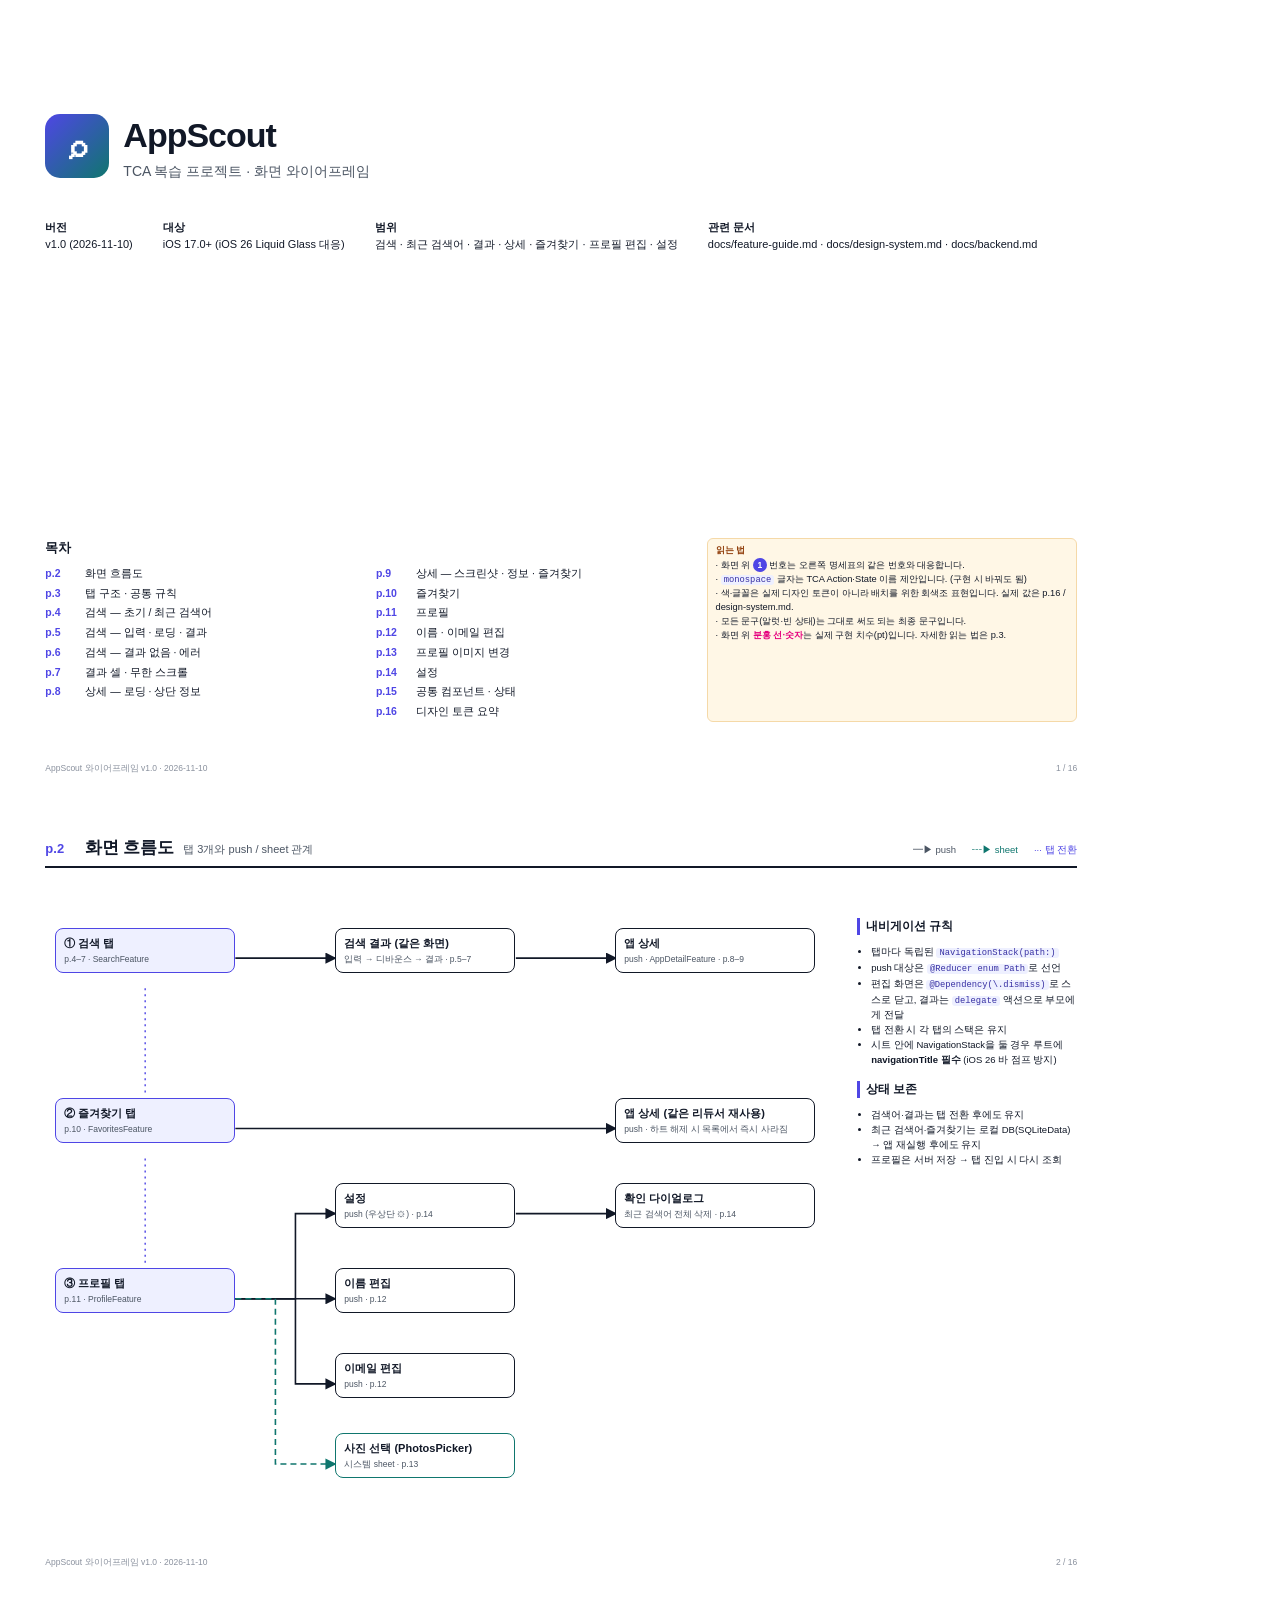
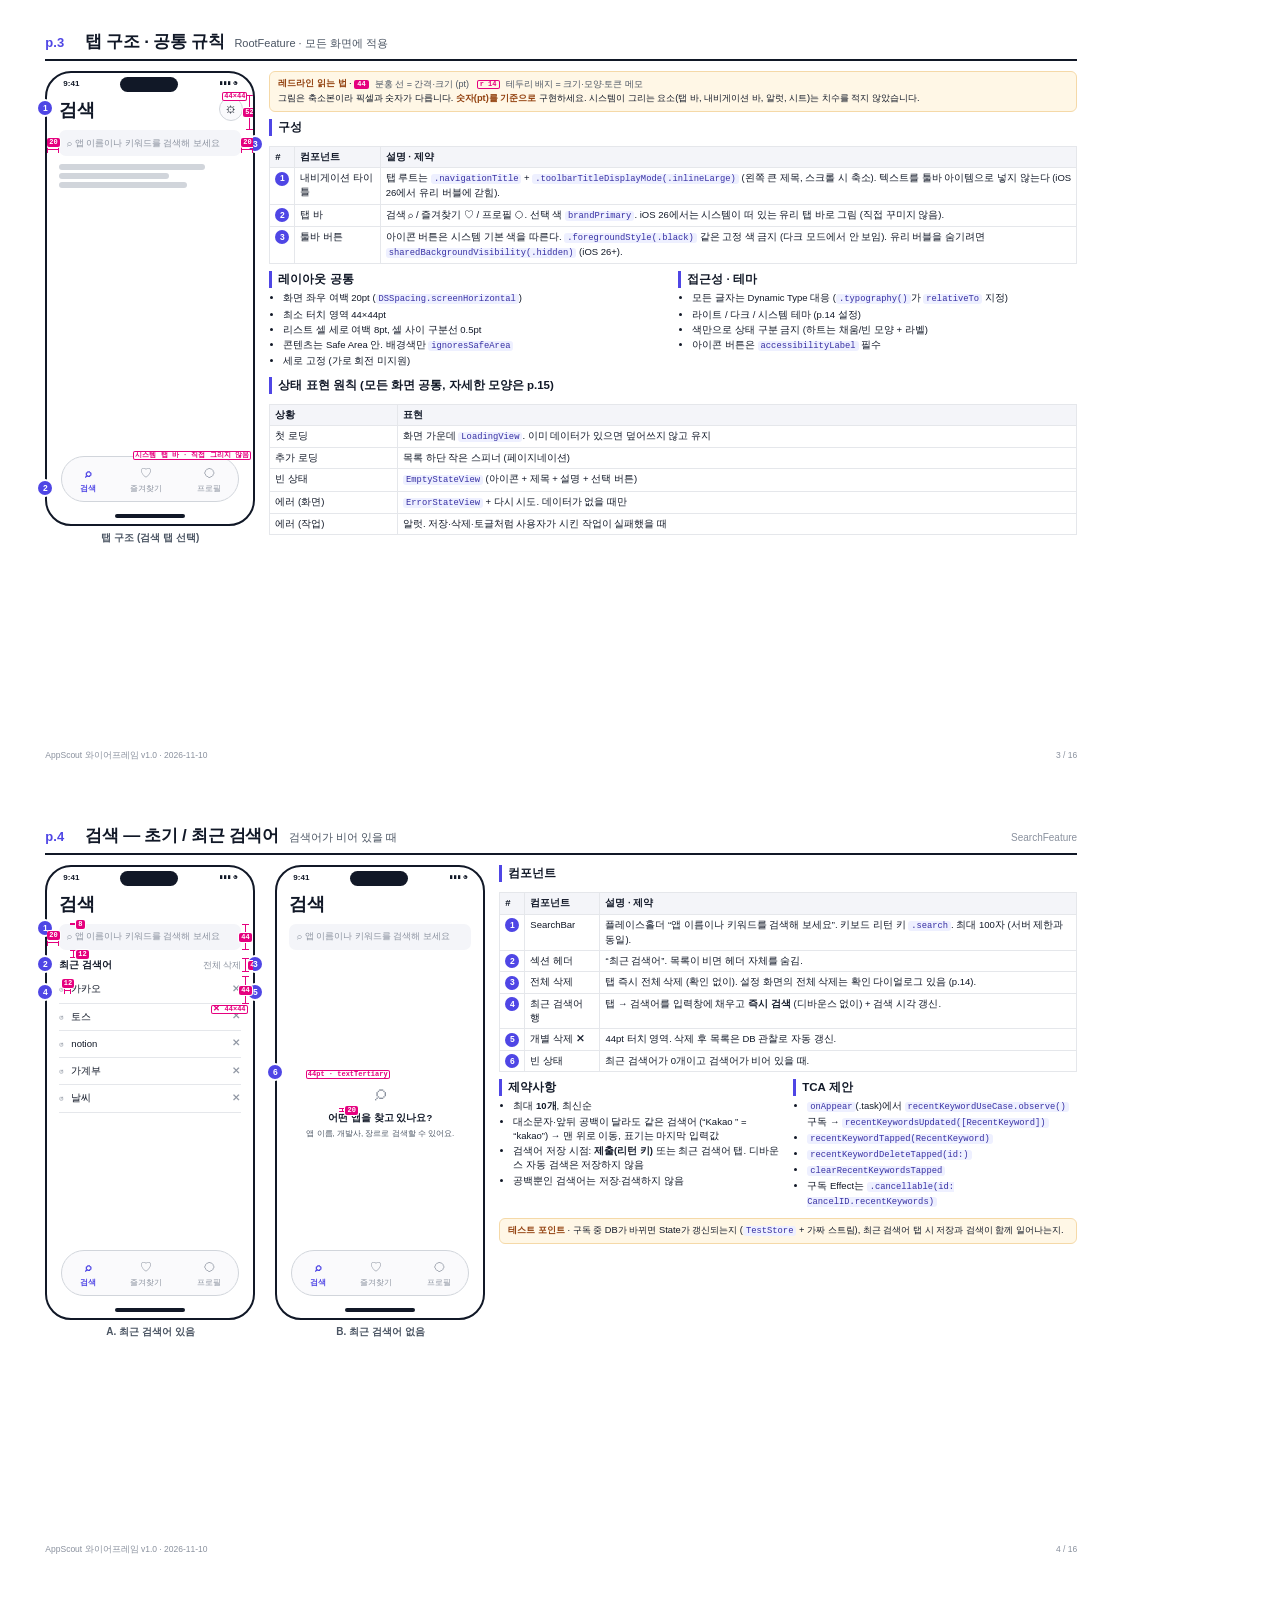
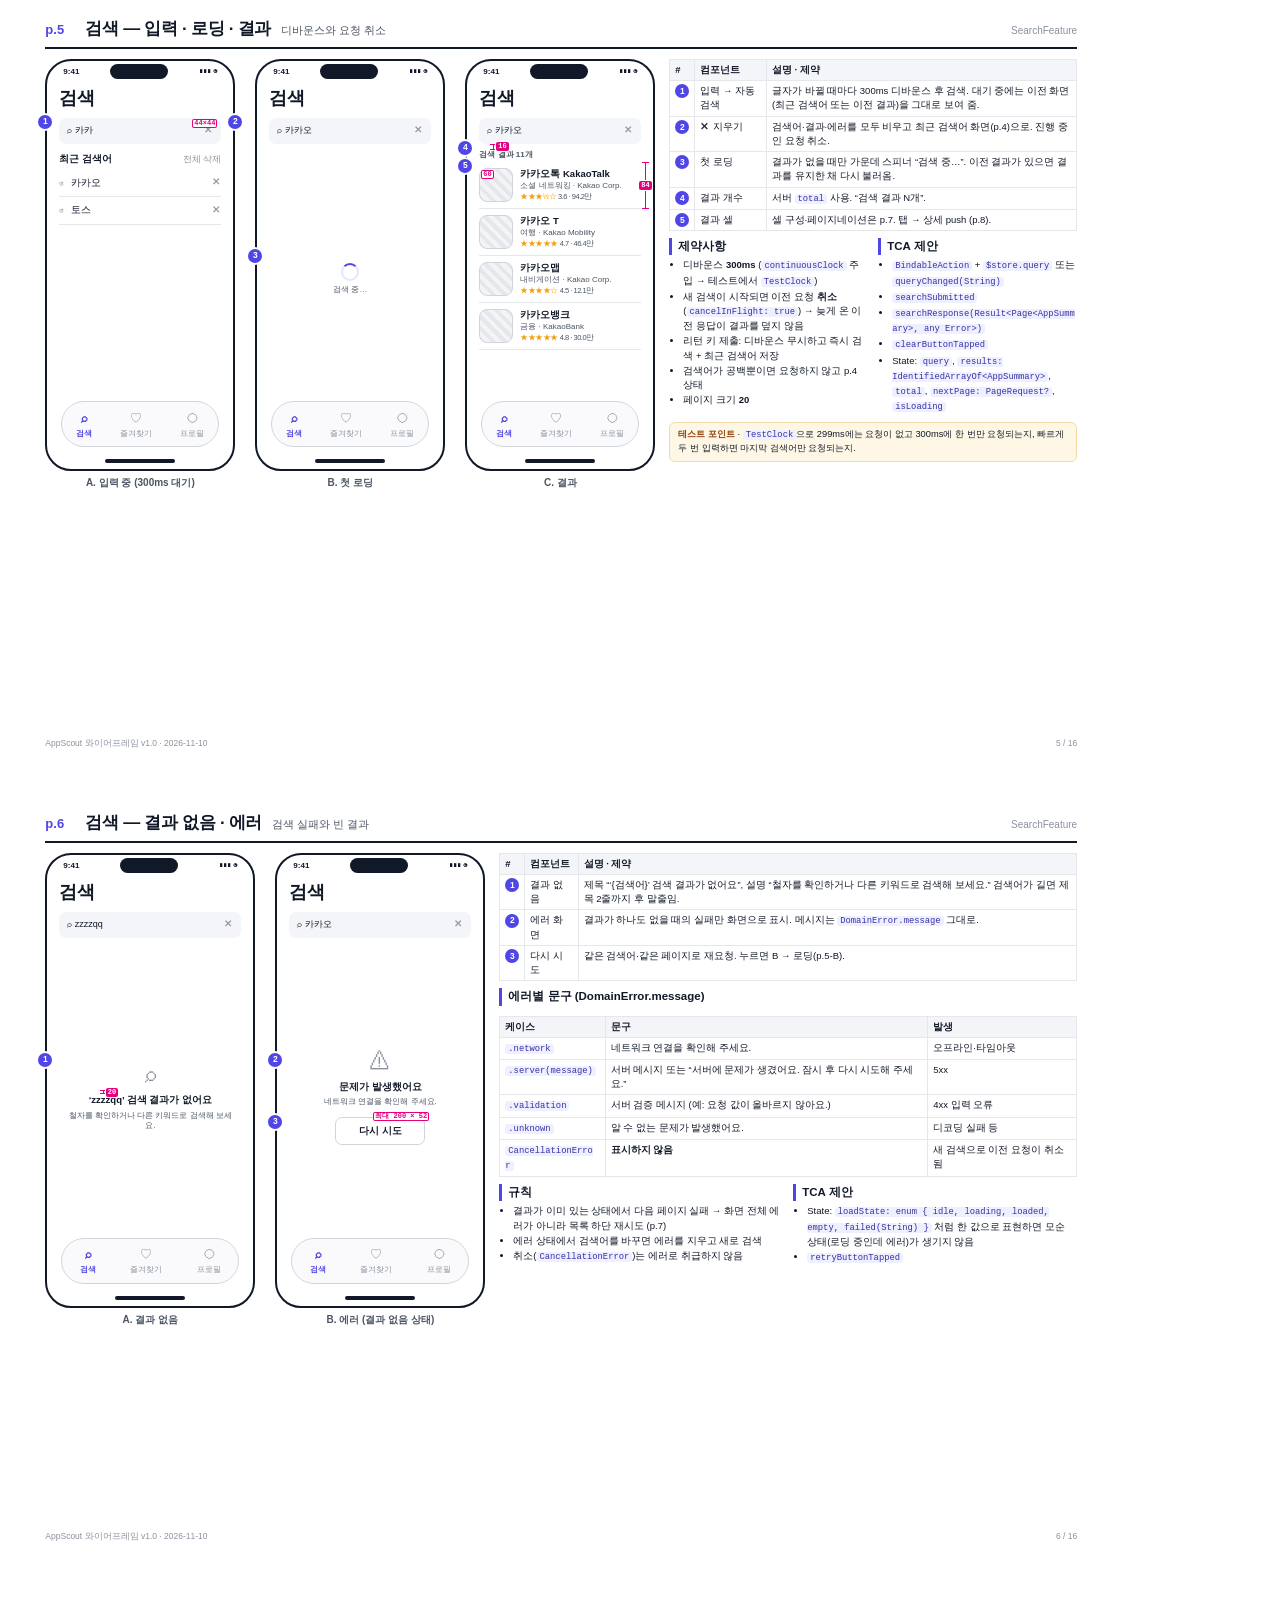
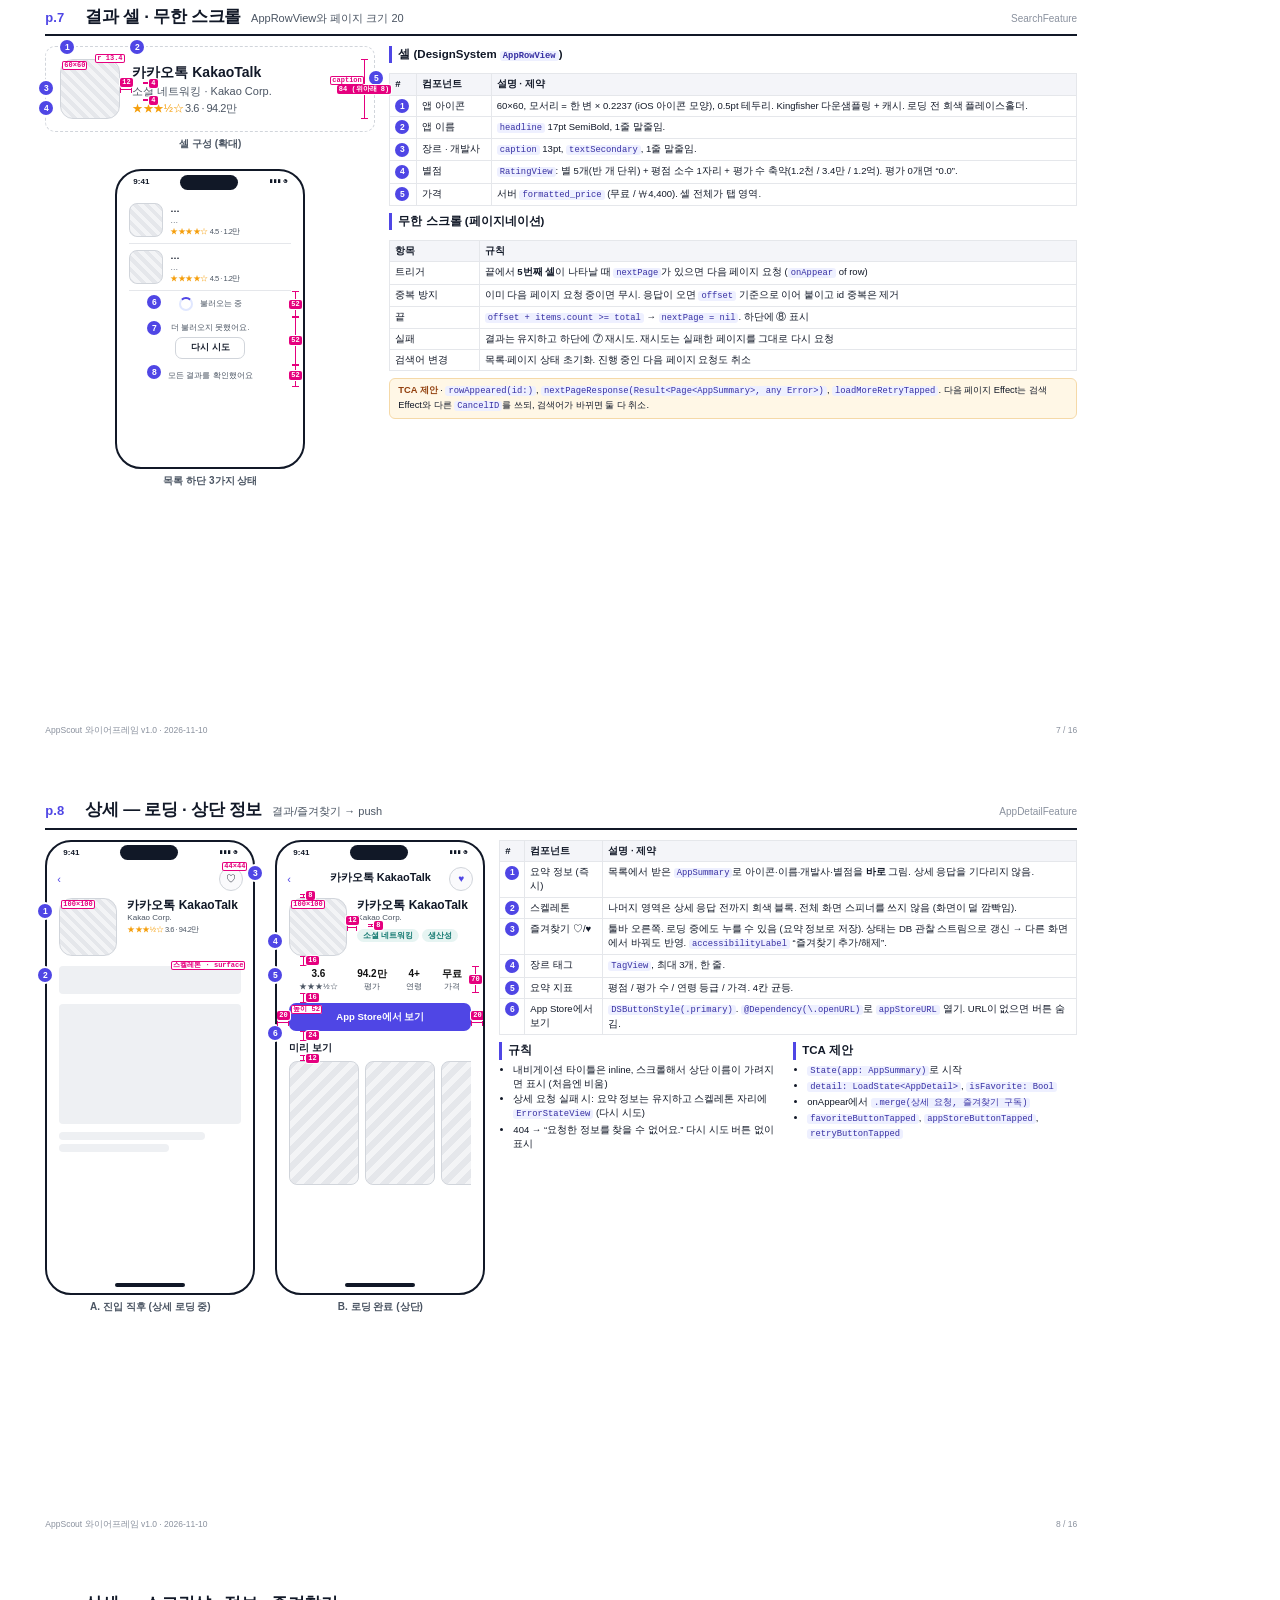
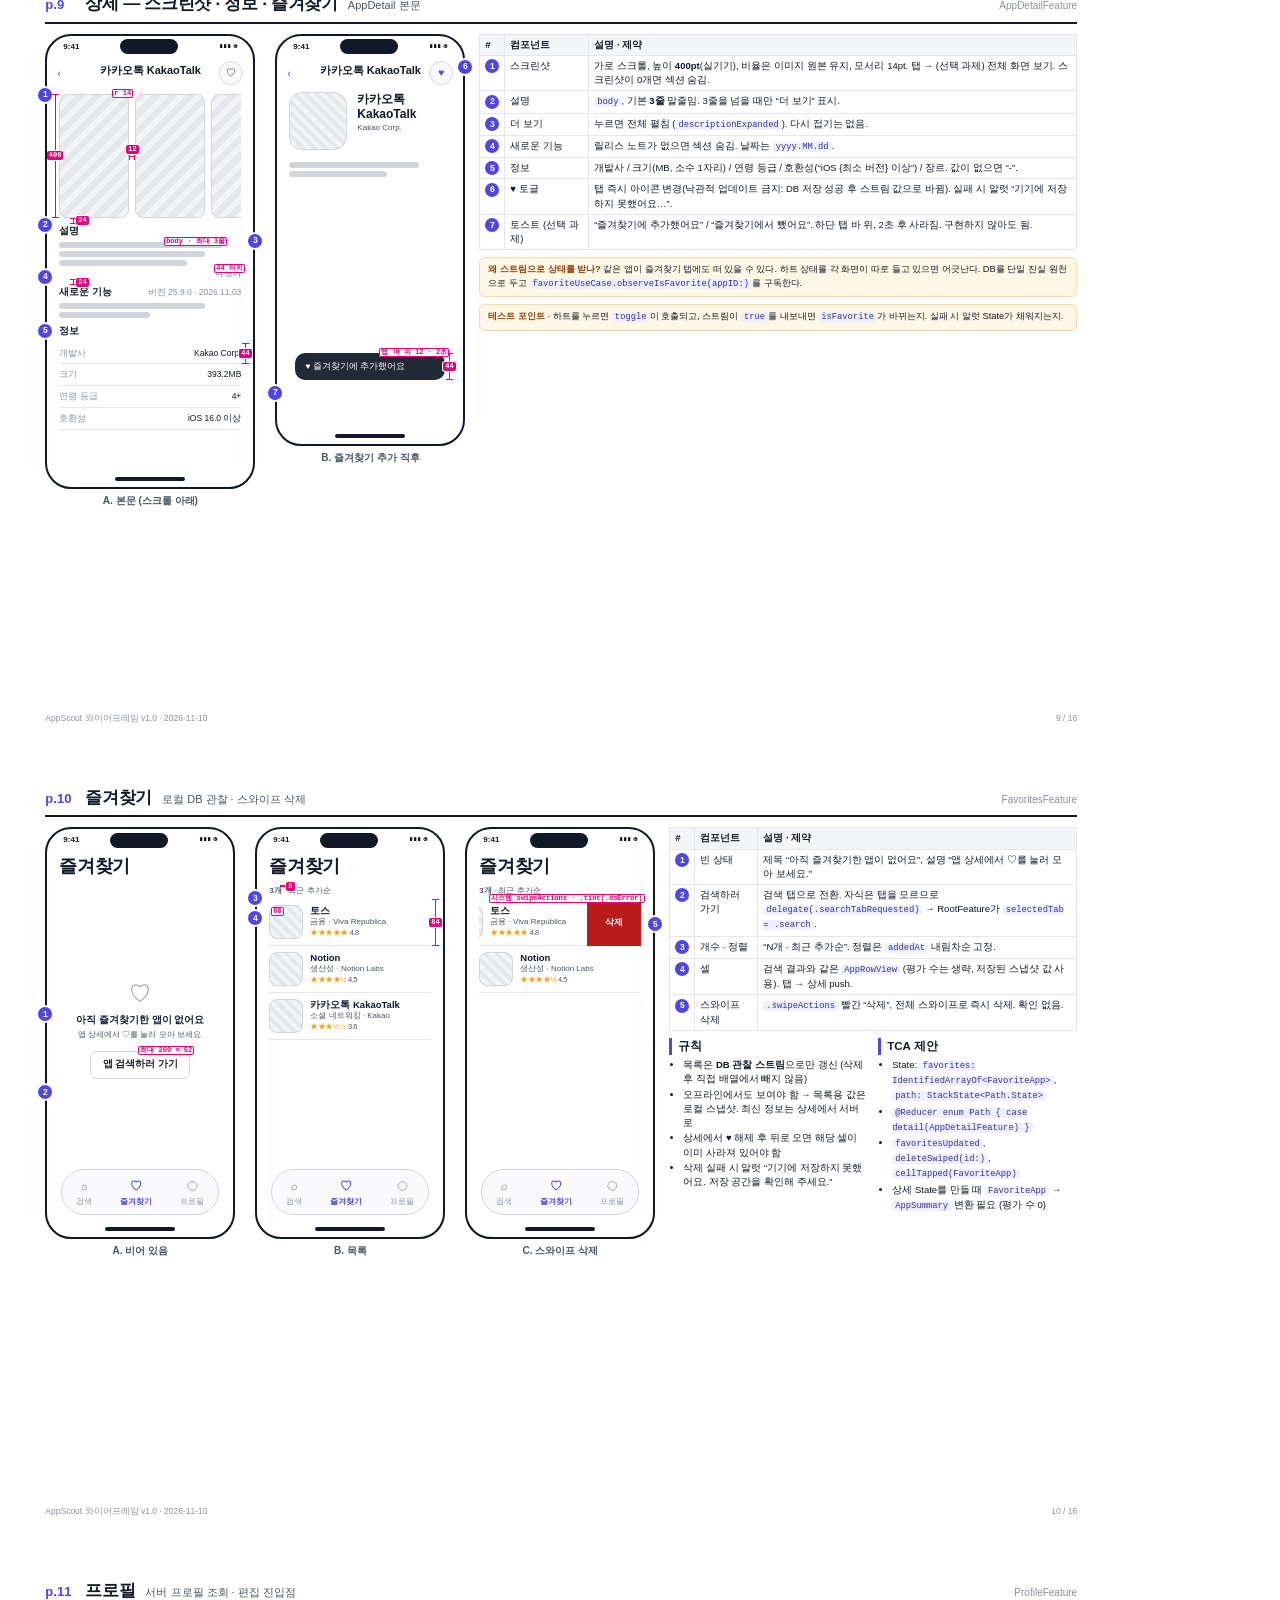
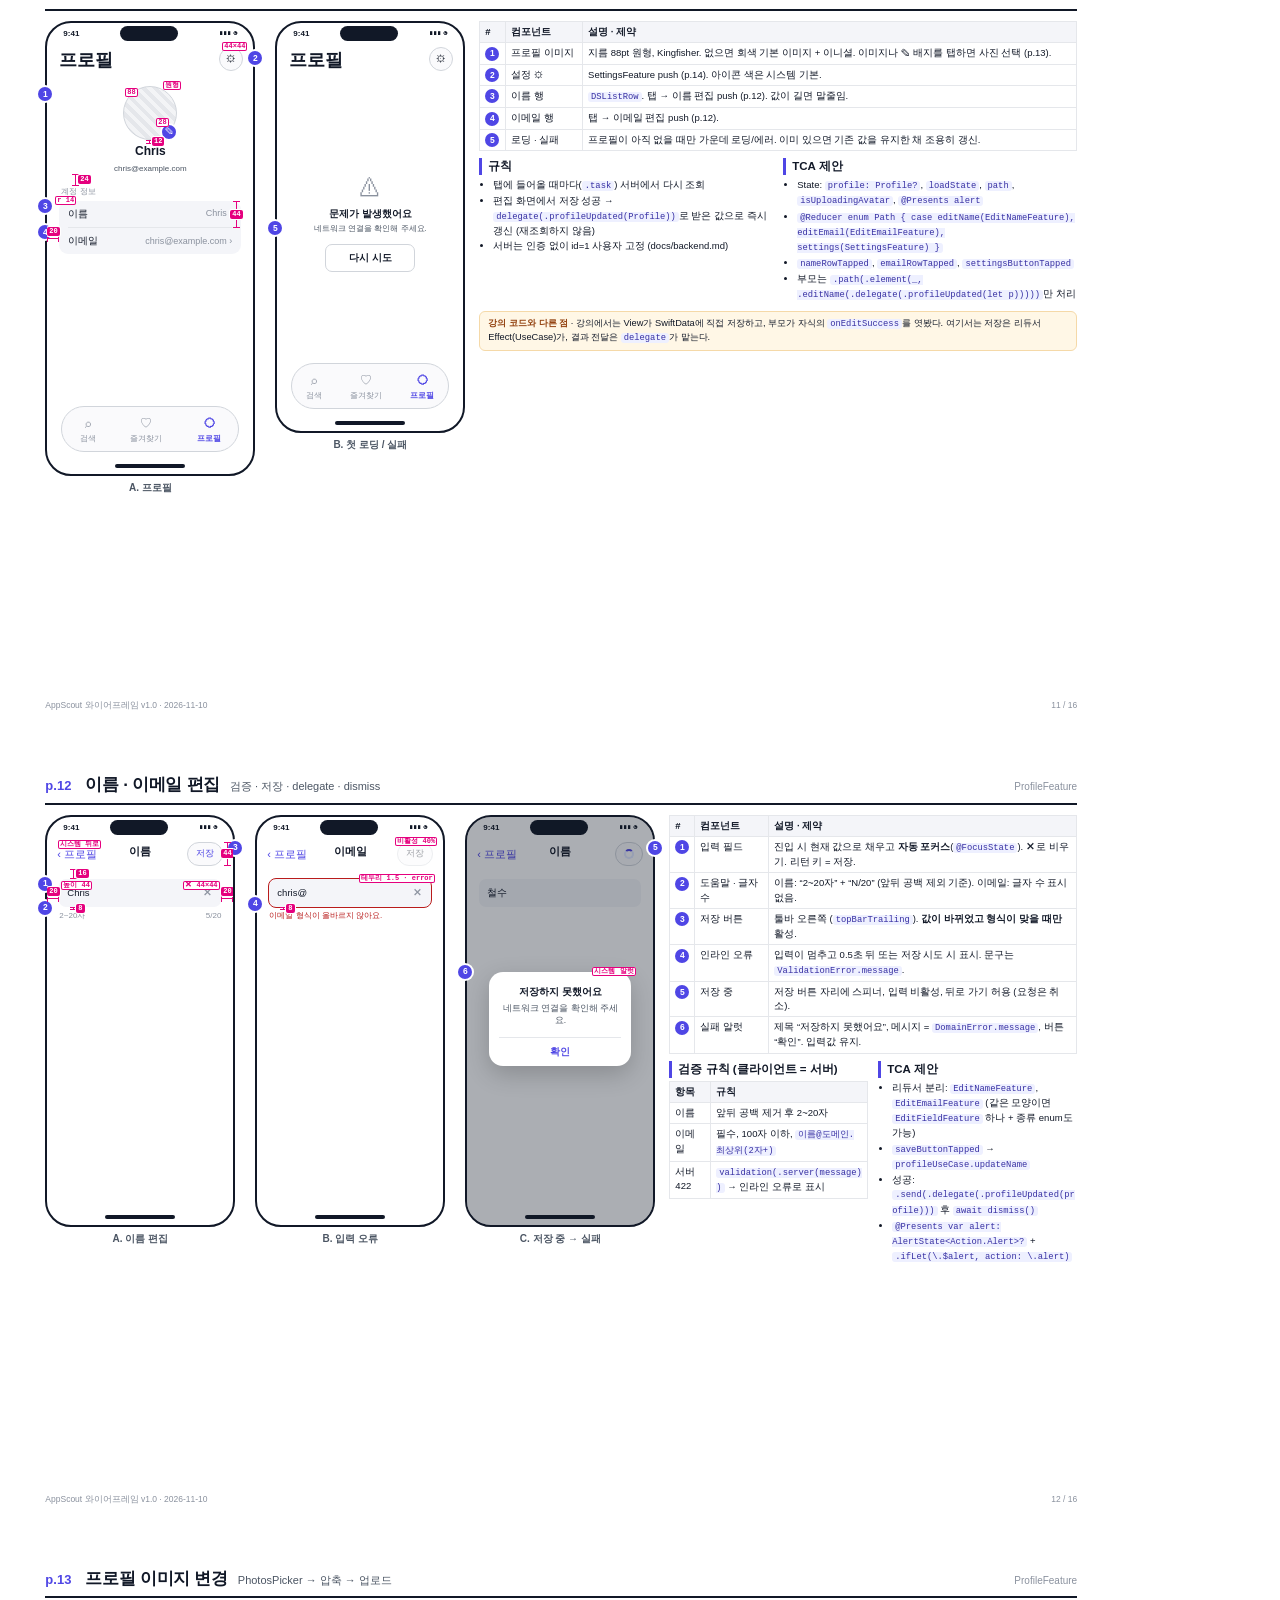
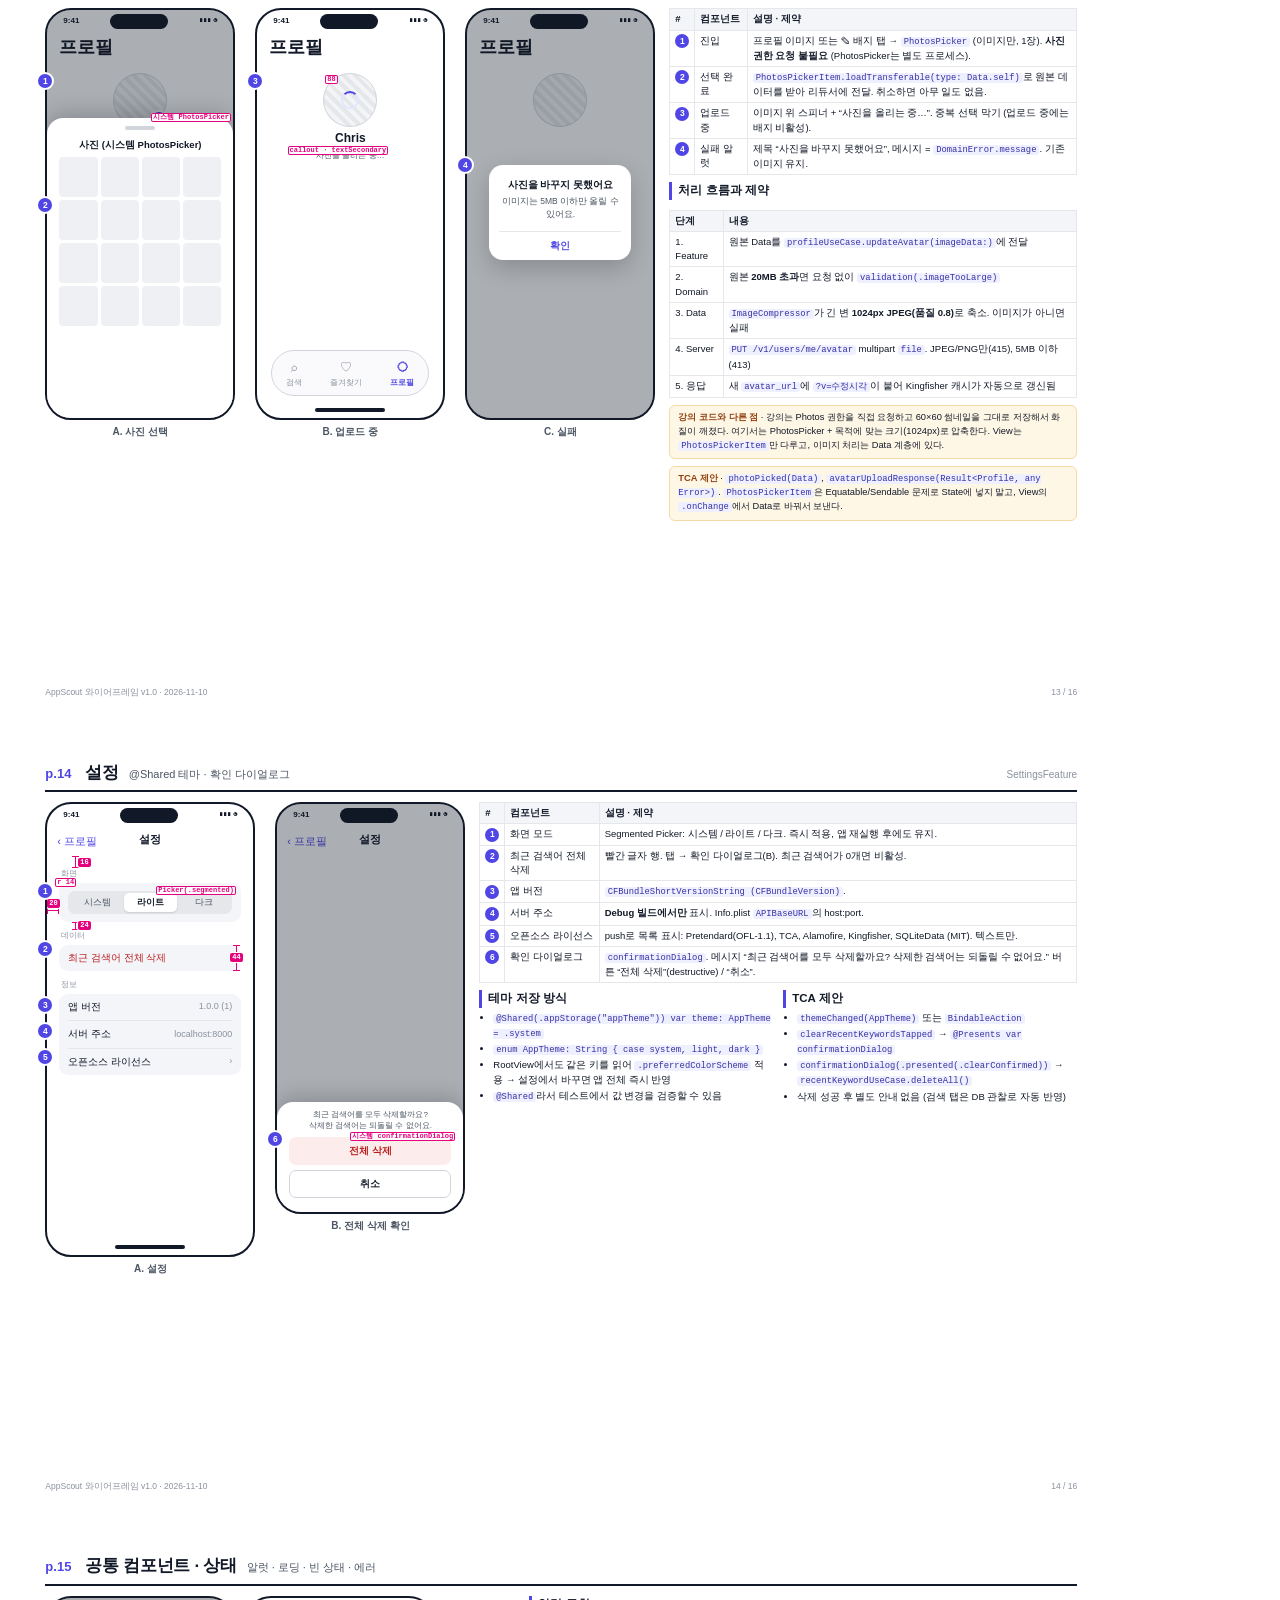
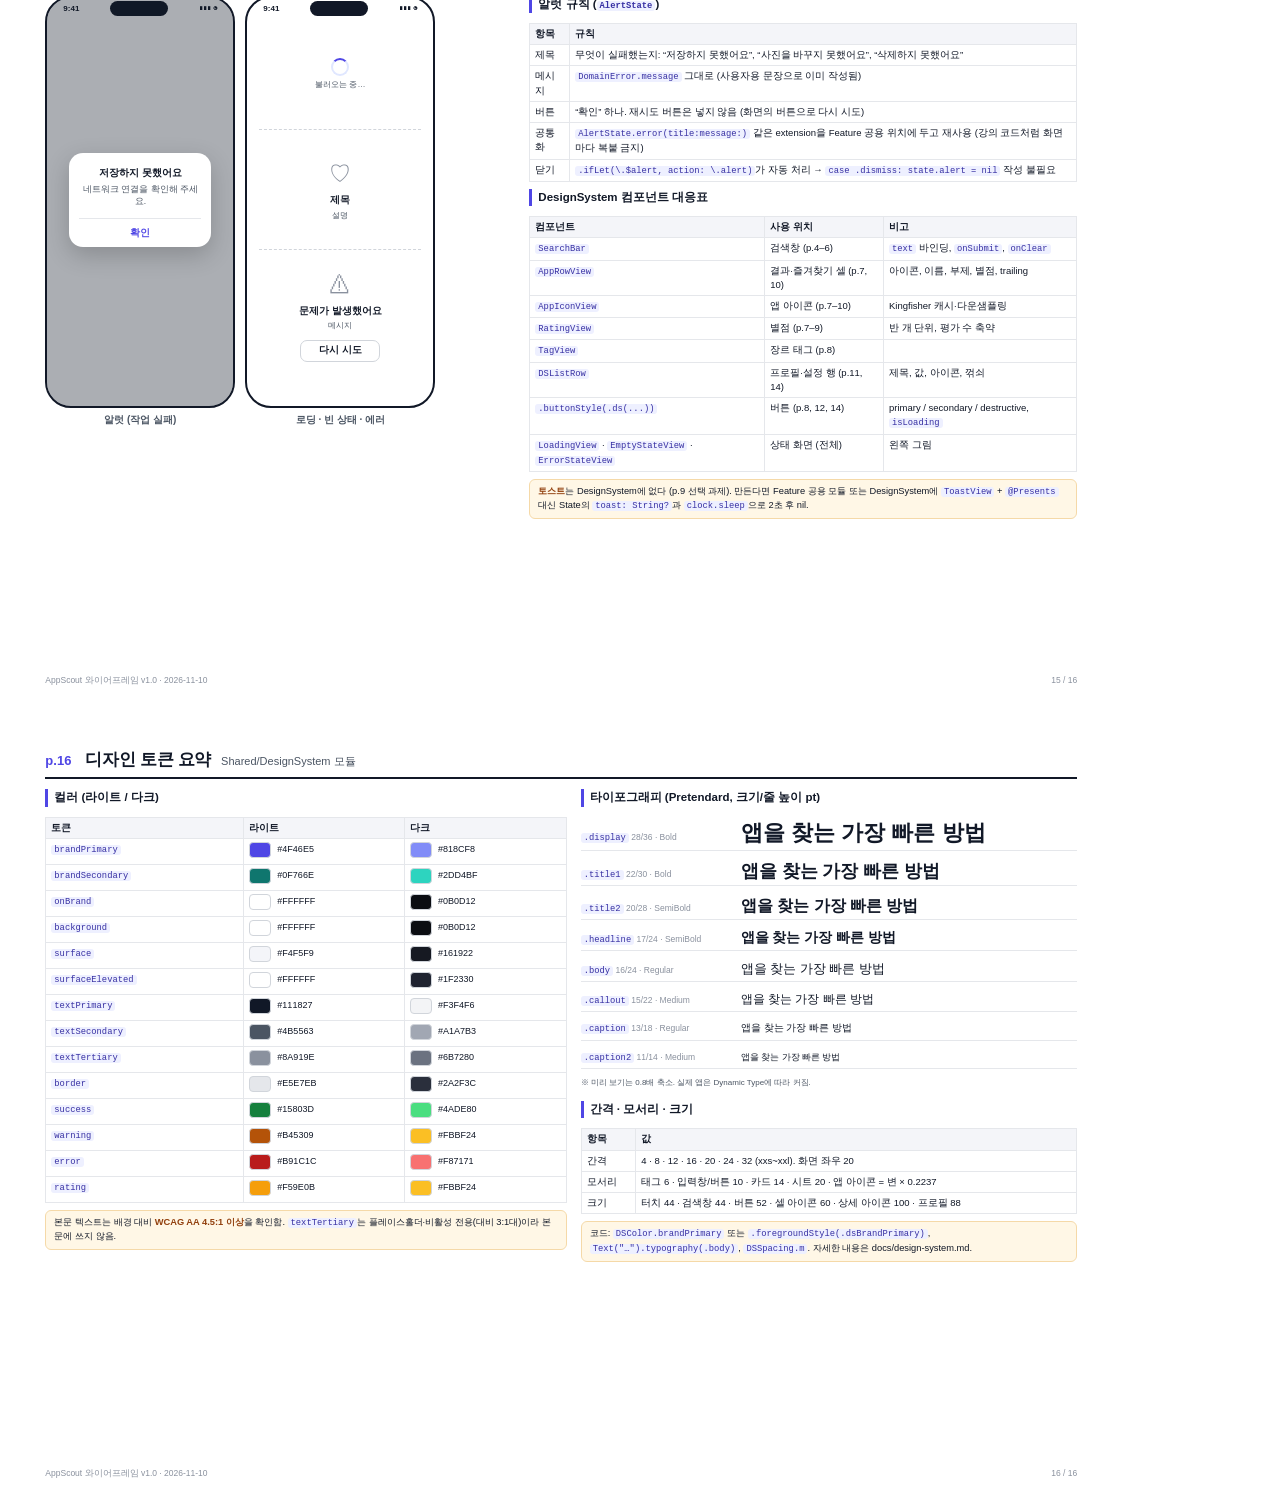
==== commit 3f420c04: "Draw layout redlines on wireframe screens - redline.js measures annotated elements and draws pt dime" ====
--- a/docs/wireframe/index.html
+++ b/docs/wireframe/index.html
@@ -35,7 +35,8 @@
     · 화면 위 <span class="n">1</span> 번호는 오른쪽 명세표의 같은 번호와 대응합니다.<br>
     · <code>monospace</code> 글자는 TCA Action·State 이름 제안입니다. (구현 시 바꿔도 됨)<br>
     · 색·글꼴은 실제 디자인 토큰이 아니라 배치를 위한 회색조 표현입니다. 실제 값은 p.16 / design-system.md.<br>
-    · 모든 문구(알럿·빈 상태)는 그대로 써도 되는 최종 문구입니다.
+    · 모든 문구(알럿·빈 상태)는 그대로 써도 되는 최종 문구입니다.<br>
+    · 화면 위 <b style="color:#E5007E">분홍 선·숫자</b>는 실제 구현 치수(pt)입니다. 자세한 읽는 법은 p.3.
   </div>
 </div>
 <div class="page-foot"><span>AppScout 와이어프레임 v1.0 · 2026-11-10</span><span>1 / 16</span></div>
@@ -95,12 +96,14 @@
 </section><section class="page">
 <div class="page-head"><span class="no">p.3</span><h1>탭 구조 · 공통 규칙</h1><span class="sub">RootFeature · 모든 화면에 적용</span><span class="tag"></span></div>
 <div class="body"><div class="phones"><div class="phone-wrap" style="position:relative"><div class="phone "><div class="status"><span>9:41</span><span class="island"></span><span>▮▮▮ ◔</span></div>
-<div class="nav"><div class="large">검색</div><div class="right" style="top:14px"><span class="glass">⚙</span></div></div>
-<div class="content"><div class="searchbar">⌕ 앱 이름이나 키워드를 검색해 보세요</div>
+<div class="nav" data-rl="h:52"><div class="large">검색</div><div class="right" style="top:14px"><span class="glass" data-rl="t:44×44">⚙</span></div></div>
+<div class="content"><div class="searchbar" data-rl="ml:20;mr:20">⌕ 앱 이름이나 키워드를 검색해 보세요</div>
 <div class="l w80"></div><div class="l w60"></div><div class="l w70"></div></div>
-<div class="tabbar"><span class="on"><i>⌕</i>검색</span><span class=""><i>♡</i>즐겨찾기</span><span class=""><i>◯</i>프로필</span></div><div class="home"></div>
+<div data-rl="t:시스템 탭 바 · 직접 그리지 않음" style="height:0"></div><div class="tabbar"><span class="on"><i>⌕</i>검색</span><span class=""><i>♡</i>즐겨찾기</span><span class=""><i>◯</i>프로필</span></div><div class="home"></div>
 </div><span class="n callout" style="top:30px;left:-7px">1</span><span class="n callout" style="top:410px;left:-7px">2</span><span class="n callout" style="top:66px;left:203px">3</span>
 <div class="phone-label">탭 구조 (검색 탭 선택)</div></div></div><div class="spec">
+<div class="note"><b>레드라인 읽는 법</b> · <span class="rl-legend"><i>44</i> 분홍 선 = 간격·크기 (pt)</span> &nbsp; <span class="rl-legend"><s>r 14</s> 테두리 배지 = 크기·모양·토큰 메모</span><br>
+그림은 축소본이라 픽셀과 숫자가 다릅니다. <b>숫자(pt)를 기준으로</b> 구현하세요. 시스템이 그리는 요소(탭 바, 내비게이션 바, 알럿, 시트)는 치수를 적지 않았습니다.</div>
 <h2>구성</h2>
 <table><tr><th>#</th><th>컴포넌트</th><th>설명 · 제약</th></tr><tr><td><span class="n">1</span></td><td>내비게이션 타이틀</td><td>탭 루트는 <code>.navigationTitle</code> + <code>.toolbarTitleDisplayMode(.inlineLarge)</code> (왼쪽 큰 제목, 스크롤 시 축소). 텍스트를 툴바 아이템으로 넣지 않는다 (iOS 26에서 유리 버블에 갇힘).</td></tr><tr><td><span class="n">2</span></td><td>탭 바</td><td>검색 ⌕ / 즐겨찾기 ♡ / 프로필 ◯. 선택 색 <code>brandPrimary</code>. iOS 26에서는 시스템이 떠 있는 유리 탭 바로 그림 (직접 꾸미지 않음).</td></tr><tr><td><span class="n">3</span></td><td>툴바 버튼</td><td>아이콘 버튼은 시스템 기본 색을 따른다. <code>.foregroundStyle(.black)</code> 같은 고정 색 금지 (다크 모드에서 안 보임). 유리 버블을 숨기려면 <code>sharedBackgroundVisibility(.hidden)</code> (iOS 26+).</td></tr></table>
 <div class="cols">
@@ -115,15 +118,15 @@
 <div class="page-head"><span class="no">p.4</span><h1>검색 — 초기 / 최근 검색어</h1><span class="sub">검색어가 비어 있을 때</span><span class="tag">SearchFeature</span></div>
 <div class="body"><div class="phones"><div class="phone-wrap" style="position:relative"><div class="phone "><div class="status"><span>9:41</span><span class="island"></span><span>▮▮▮ ◔</span></div>
 <div class="nav"><div class="large">검색</div></div>
-<div class="content"><div class="searchbar">⌕ 앱 이름이나 키워드를 검색해 보세요</div>
-<div class="section">최근 검색어 <a>전체 삭제</a></div>
-<div class="row"><span class="muted">↺</span>카카오<span class="end">✕</span></div><div class="row"><span class="muted">↺</span>토스<span class="end">✕</span></div><div class="row"><span class="muted">↺</span>notion<span class="end">✕</span></div><div class="row"><span class="muted">↺</span>가계부<span class="end">✕</span></div><div class="row"><span class="muted">↺</span>날씨<span class="end">✕</span></div>
+<div class="content"><div class="searchbar" data-rl="gt:8;h:44;ml:20">⌕ 앱 이름이나 키워드를 검색해 보세요</div>
+<div class="section" data-rl="gt:12;h:44">최근 검색어 <a>전체 삭제</a></div>
+<div class="row" data-rl="h:44"><span class="muted" data-rl="gl:12">↺</span><span>카카오</span><span class="end">✕</span></div><div class="row"><span class="muted">↺</span><span>토스</span><span class="end" data-rl="t:✕ 44×44">✕</span></div><div class="row"><span class="muted">↺</span><span>notion</span><span class="end">✕</span></div><div class="row"><span class="muted">↺</span><span>가계부</span><span class="end">✕</span></div><div class="row"><span class="muted">↺</span><span>날씨</span><span class="end">✕</span></div>
 </div><div class="tabbar"><span class="on"><i>⌕</i>검색</span><span class=""><i>♡</i>즐겨찾기</span><span class=""><i>◯</i>프로필</span></div><div class="home"></div>
 </div><span class="n callout" style="top:56px;left:-7px">1</span><span class="n callout" style="top:92px;left:-7px">2</span><span class="n callout" style="top:92px;left:203px">3</span><span class="n callout" style="top:120px;left:-7px">4</span><span class="n callout" style="top:120px;left:203px">5</span>
 <div class="phone-label">A. 최근 검색어 있음</div></div><div class="phone-wrap" style="position:relative"><div class="phone "><div class="status"><span>9:41</span><span class="island"></span><span>▮▮▮ ◔</span></div>
 <div class="nav"><div class="large">검색</div></div>
 <div class="content"><div class="searchbar">⌕ 앱 이름이나 키워드를 검색해 보세요</div>
-<div class="center" style="top:40px"><div class="big-ic">⌕</div><div class="t">어떤 앱을 찾고 있나요?</div><div class="s">앱 이름, 개발사, 장르로 검색할 수 있어요.</div></div>
+<div class="center" style="top:40px"><div class="big-ic" data-rl="t:44pt · textTertiary">⌕</div><div class="t" data-rl="gt:20">어떤 앱을 찾고 있나요?</div><div class="s">앱 이름, 개발사, 장르로 검색할 수 있어요.</div></div>
 </div><div class="tabbar"><span class="on"><i>⌕</i>검색</span><span class=""><i>♡</i>즐겨찾기</span><span class=""><i>◯</i>프로필</span></div><div class="home"></div></div><span class="n callout" style="top:200px;left:-7px">6</span>
 <div class="phone-label">B. 최근 검색어 없음</div></div></div><div class="spec">
 <h2>컴포넌트</h2>
@@ -139,7 +142,7 @@
 <div class="page-head"><span class="no">p.5</span><h1>검색 — 입력 · 로딩 · 결과</h1><span class="sub">디바운스와 요청 취소</span><span class="tag">SearchFeature</span></div>
 <div class="body"><div class="phones"><div class="phone-wrap" style="position:relative"><div class="phone sm"><div class="status"><span>9:41</span><span class="island"></span><span>▮▮▮ ◔</span></div>
 <div class="nav"><div class="large">검색</div></div>
-<div class="content"><div class="searchbar filled">⌕ 카카<span class="x">✕</span></div>
+<div class="content"><div class="searchbar filled">⌕ 카카<span class="x" data-rl="t:44×44">✕</span></div>
 <div class="section">최근 검색어 <a>전체 삭제</a></div>
 <div class="row"><span class="muted">↺</span>카카오<span class="end">✕</span></div><div class="row"><span class="muted">↺</span>토스<span class="end">✕</span></div>
 </div><div class="tabbar"><span class="on"><i>⌕</i>검색</span><span class=""><i>♡</i>즐겨찾기</span><span class=""><i>◯</i>프로필</span></div><div class="home"></div></div><span class="n callout" style="top:56px;left:-7px">1</span><span class="n callout" style="top:56px;left:183px">2</span>
@@ -151,8 +154,8 @@
 <div class="phone-label">B. 첫 로딩</div></div><div class="phone-wrap" style="position:relative"><div class="phone sm"><div class="status"><span>9:41</span><span class="island"></span><span>▮▮▮ ◔</span></div>
 <div class="nav"><div class="large">검색</div></div>
 <div class="content"><div class="searchbar filled">⌕ 카카오<span class="x">✕</span></div>
-<div class="s" style="margin:-2px 0 2px"><b>검색 결과 11개</b></div>
-<div class="row"><div class="icon"></div><div class="lines"><div class="t">카카오톡 KakaoTalk</div><div class="s">소셜 네트워킹 · Kakao Corp.</div>
+<div class="s" data-rl="gt:16" style="margin:-2px 0 2px"><b>검색 결과 11개</b></div>
+<div class="row" data-rl="h:84"><div class="icon" data-rl="sz:60"></div><div class="lines"><div class="t">카카오톡 KakaoTalk</div><div class="s">소셜 네트워킹 · Kakao Corp.</div>
 <div class="stars">★★★½☆<em>3.6 · 94.2만</em></div></div></div>
 <div class="row"><div class="icon"></div><div class="lines"><div class="t">카카오 T</div><div class="s">여행 · Kakao Mobility</div>
 <div class="stars">★★★★★<em>4.7 · 46.4만</em></div></div></div>
@@ -175,12 +178,12 @@
 <div class="body"><div class="phones"><div class="phone-wrap" style="position:relative"><div class="phone "><div class="status"><span>9:41</span><span class="island"></span><span>▮▮▮ ◔</span></div>
 <div class="nav"><div class="large">검색</div></div>
 <div class="content"><div class="searchbar filled">⌕ zzzzqq<span class="x">✕</span></div>
-<div class="center" style="top:40px"><div class="big-ic">⌕</div><div class="t">‘zzzzqq’ 검색 결과가 없어요</div><div class="s">철자를 확인하거나 다른 키워드로 검색해 보세요.</div></div>
+<div class="center" style="top:40px"><div class="big-ic">⌕</div><div class="t" data-rl="gt:20">‘zzzzqq’ 검색 결과가 없어요</div><div class="s">철자를 확인하거나 다른 키워드로 검색해 보세요.</div></div>
 </div><div class="tabbar"><span class="on"><i>⌕</i>검색</span><span class=""><i>♡</i>즐겨찾기</span><span class=""><i>◯</i>프로필</span></div><div class="home"></div></div><span class="n callout" style="top:200px;left:-7px">1</span>
 <div class="phone-label">A. 결과 없음</div></div><div class="phone-wrap" style="position:relative"><div class="phone "><div class="status"><span>9:41</span><span class="island"></span><span>▮▮▮ ◔</span></div>
 <div class="nav"><div class="large">검색</div></div>
 <div class="content"><div class="searchbar filled">⌕ 카카오<span class="x">✕</span></div>
-<div class="center" style="top:40px"><div class="big-ic">⚠︎</div><div class="t">문제가 발생했어요</div><div class="s">네트워크 연결을 확인해 주세요.</div><div class="btn ghost" style="width:90px;margin-top:6px">다시 시도</div></div>
+<div class="center" style="top:40px"><div class="big-ic">⚠︎</div><div class="t">문제가 발생했어요</div><div class="s">네트워크 연결을 확인해 주세요.</div><div class="btn ghost" data-rl="t:최대 200 × 52" style="width:90px;margin-top:6px">다시 시도</div></div>
 </div><div class="tabbar"><span class="on"><i>⌕</i>검색</span><span class=""><i>♡</i>즐겨찾기</span><span class=""><i>◯</i>프로필</span></div><div class="home"></div></div><span class="n callout" style="top:200px;left:-7px">2</span><span class="n callout" style="top:262px;left:-7px">3</span>
 <div class="phone-label">B. 에러 (결과 없음 상태)</div></div></div><div class="spec">
 <table><tr><th>#</th><th>컴포넌트</th><th>설명 · 제약</th></tr><tr><td><span class="n">1</span></td><td>결과 없음</td><td>제목 “‘{검색어}’ 검색 결과가 없어요”, 설명 “철자를 확인하거나 다른 키워드로 검색해 보세요.” 검색어가 길면 제목 2줄까지 후 말줄임.</td></tr><tr><td><span class="n">2</span></td><td>에러 화면</td><td>결과가 하나도 없을 때의 실패만 화면으로 표시. 메시지는 <code>DomainError.message</code> 그대로.</td></tr><tr><td><span class="n">3</span></td><td>다시 시도</td><td>같은 검색어·같은 페이지로 재요청. 누르면 B → 로딩(p.5-B).</td></tr></table>
@@ -194,13 +197,13 @@
 <div class="page-foot"><span>AppScout 와이어프레임 v1.0 · 2026-11-10</span><span>6 / 16</span></div>
 </section><section class="page">
 <div class="page-head"><span class="no">p.7</span><h1>결과 셀 · 무한 스크롤</h1><span class="sub">AppRowView와 페이지 크기 20</span><span class="tag">SearchFeature</span></div>
-<div class="body"><div class="phones" style="gap:20px"><div class="phone-wrap"><div style="width:330px;border:1.5px dashed var(--line);border-radius:10px;padding:12px 14px;position:relative">
-<div style="display:flex;gap:12px;align-items:center">
- <div class="icon" style="width:60px;height:60px;border-radius:13px"></div>
+<div class="body"><div class="phones" style="gap:20px"><div class="phone-wrap"><div data-rl-host style="width:330px;border:1.5px dashed var(--line);border-radius:10px;padding:12px 14px;position:relative">
+<div data-rl="h:84 (위아래 8)" style="display:flex;gap:12px;align-items:center">
+ <div class="icon" data-rl="sz:60×60;gl:12;t:r 13.4" style="width:60px;height:60px;border-radius:13px"></div>
  <div style="flex:1"><div style="font-size:14px;font-weight:700">카카오톡 KakaoTalk</div>
- <div style="font-size:11px;color:#4B5563">소셜 네트워킹 · Kakao Corp.</div>
- <div class="stars" style="font-size:11px">★★★½☆<em>3.6 · 94.2만</em></div></div>
- <div style="font-size:11px;color:#8A919E">무료</div>
+ <div data-rl="gt:4" style="font-size:11px;color:#4B5563">소셜 네트워킹 · Kakao Corp.</div>
+ <div class="stars" data-rl="gt:4" style="font-size:11px">★★★½☆<em>3.6 · 94.2만</em></div></div>
+ <div data-rl="t:caption" style="font-size:11px;color:#8A919E">무료</div>
 </div>
 <span class="n callout" style="top:-7px;left:14px">1</span><span class="n callout" style="top:-7px;left:84px">2</span>
 <span class="n callout" style="top:24px;left:323px">5</span><span class="n callout" style="top:34px;left:-7px">3</span><span class="n callout" style="top:54px;left:-7px">4</span>
@@ -211,9 +214,9 @@
 <div class="row"><div class="icon"></div><div class="lines"><div class="t">…</div><div class="s">…</div>
 <div class="stars">★★★★☆<em>4.5 · 1.2만</em></div></div></div><div class="row"><div class="icon"></div><div class="lines"><div class="t">…</div><div class="s">…</div>
 <div class="stars">★★★★☆<em>4.5 · 1.2만</em></div></div></div>
-<div class="row" style="justify-content:center;border:0"><div class="spinner" style="width:14px;height:14px"></div><span class="s">불러오는 중</span></div>
-<div class="row" style="justify-content:center;border:0;flex-direction:column;gap:3px"><span class="s">더 불러오지 못했어요.</span><span class="btn ghost" style="height:22px;width:70px;font-size:8.5px">다시 시도</span></div>
-<div class="row" style="justify-content:center;border:0"><span class="s">모든 결과를 확인했어요</span></div>
+<div class="row" data-rl="h:52" style="justify-content:center;border:0"><div class="spinner" style="width:14px;height:14px"></div><span class="s">불러오는 중</span></div>
+<div class="row" data-rl="h:52" style="justify-content:center;border:0;flex-direction:column;gap:3px"><span class="s">더 불러오지 못했어요.</span><span class="btn ghost" style="height:22px;width:70px;font-size:8.5px">다시 시도</span></div>
+<div class="row" data-rl="h:52" style="justify-content:center;border:0"><span class="s">모든 결과를 확인했어요</span></div>
 </div>
 <span class="n callout" style="top:124px;left:30px">6</span><span class="n callout" style="top:150px;left:30px">7</span><span class="n callout" style="top:194px;left:30px">8</span></div><div class="phone-label">목록 하단 3가지 상태</div></div></div><div class="spec">
 <h2>셀 (DesignSystem <code>AppRowView</code>)</h2>
@@ -226,22 +229,22 @@
 </section><section class="page">
 <div class="page-head"><span class="no">p.8</span><h1>상세 — 로딩 · 상단 정보</h1><span class="sub">결과/즐겨찾기 → push</span><span class="tag">AppDetailFeature</span></div>
 <div class="body"><div class="phones"><div class="phone-wrap" style="position:relative"><div class="phone "><div class="status"><span>9:41</span><span class="island"></span><span>▮▮▮ ◔</span></div>
-<div class="nav inline"><span class="left">‹</span><span class="title"></span><span class="right"><span class="glass">♡</span></span></div>
+<div class="nav inline"><span class="left">‹</span><span class="title"></span><span class="right"><span class="glass" data-rl="t:44×44">♡</span></span></div>
 <div class="content">
-<div style="display:flex;gap:10px;margin-top:4px"><div class="icon lg"></div><div><div class="t" style="font-size:12px">카카오톡 KakaoTalk</div><div class="s">Kakao Corp.</div><div class="stars">★★★½☆<em>3.6 · 94.2만</em></div></div></div>
-<div class="skeleton" style="height:28px;margin:10px 0"></div>
+<div style="display:flex;gap:10px;margin-top:4px"><div class="icon lg" data-rl="sz:100×100"></div><div><div class="t" style="font-size:12px">카카오톡 KakaoTalk</div><div class="s">Kakao Corp.</div><div class="stars">★★★½☆<em>3.6 · 94.2만</em></div></div></div>
+<div class="skeleton" data-rl="t:스켈레톤 · surface" style="height:28px;margin:10px 0"></div>
 <div class="skeleton" style="height:120px;margin-bottom:8px"></div>
 <div class="skeleton" style="height:8px;width:80%;margin:4px 0"></div><div class="skeleton" style="height:8px;width:60%"></div>
 </div><div class="home"></div></div><span class="n callout" style="top:64px;left:-7px">1</span><span class="n callout" style="top:128px;left:-7px">2</span><span class="n callout" style="top:26px;left:203px">3</span>
 <div class="phone-label">A. 진입 직후 (상세 로딩 중)</div></div><div class="phone-wrap" style="position:relative"><div class="phone "><div class="status"><span>9:41</span><span class="island"></span><span>▮▮▮ ◔</span></div>
 <div class="nav inline"><span class="left">‹</span><span class="title">카카오톡 KakaoTalk</span><span class="right"><span class="glass" style="color:#4F46E5">♥</span></span></div>
 <div class="content">
-<div style="display:flex;gap:10px;margin-top:4px"><div class="icon lg"></div><div style="flex:1"><div class="t" style="font-size:12px">카카오톡 KakaoTalk</div><div class="s">Kakao Corp.</div>
-<div style="margin-top:3px"><span class="chip">소셜 네트워킹</span> <span class="chip">생산성</span></div></div></div>
-<div style="display:flex;justify-content:space-around;text-align:center;margin:10px 0;font-size:8px;color:#4B5563">
+<div data-rl="gt:8" style="display:flex;gap:10px;margin-top:4px"><div class="icon lg" data-rl="sz:100×100;gl:12"></div><div style="flex:1"><div class="t" style="font-size:12px">카카오톡 KakaoTalk</div><div class="s">Kakao Corp.</div>
+<div data-rl="gt:8" style="margin-top:3px"><span class="chip">소셜 네트워킹</span> <span class="chip">생산성</span></div></div></div>
+<div data-rl="gt:16;h:70" style="display:flex;justify-content:space-around;text-align:center;margin:10px 0;font-size:8px;color:#4B5563">
 <div><b style="font-size:10px;color:#111">3.6</b><br>★★★½☆</div><div><b style="font-size:10px;color:#111">94.2만</b><br>평가</div><div><b style="font-size:10px;color:#111">4+</b><br>연령</div><div><b style="font-size:10px;color:#111">무료</b><br>가격</div></div>
-<div class="btn">App Store에서 보기</div>
-<div class="section" style="margin-top:10px">미리 보기</div><div class="shots"><div class="shot"></div><div class="shot"></div><div class="shot"></div></div>
+<div class="btn" data-rl="gt:16;sz:높이 52;ml:20;mr:20">App Store에서 보기</div>
+<div class="section" data-rl="gt:24" style="margin-top:10px">미리 보기</div><div class="shots" data-rl="gt:12"><div class="shot"></div><div class="shot"></div><div class="shot"></div></div>
 </div><div class="home"></div></div><span class="n callout" style="top:94px;left:-7px">4</span><span class="n callout" style="top:128px;left:-7px">5</span><span class="n callout" style="top:186px;left:-7px">6</span>
 <div class="phone-label">B. 로딩 완료 (상단)</div></div></div><div class="spec">
 <table><tr><th>#</th><th>컴포넌트</th><th>설명 · 제약</th></tr><tr><td><span class="n">1</span></td><td>요약 정보 (즉시)</td><td>목록에서 받은 <code>AppSummary</code>로 아이콘·이름·개발사·별점을 <b>바로</b> 그림. 상세 응답을 기다리지 않음.</td></tr><tr><td><span class="n">2</span></td><td>스켈레톤</td><td>나머지 영역은 상세 응답 전까지 회색 블록. 전체 화면 스피너를 쓰지 않음 (화면이 덜 깜빡임).</td></tr><tr><td><span class="n">3</span></td><td>즐겨찾기 ♡/♥</td><td>툴바 오른쪽. 로딩 중에도 누를 수 있음 (요약 정보로 저장). 상태는 DB 관찰 스트림으로 갱신 → 다른 화면에서 바꿔도 반영. <code>accessibilityLabel</code> “즐겨찾기 추가/해제”.</td></tr><tr><td><span class="n">4</span></td><td>장르 태그</td><td><code>TagView</code>, 최대 3개, 한 줄.</td></tr><tr><td><span class="n">5</span></td><td>요약 지표</td><td>평점 / 평가 수 / 연령 등급 / 가격. 4칸 균등.</td></tr><tr><td><span class="n">6</span></td><td>App Store에서 보기</td><td><code>DSButtonStyle(.primary)</code>. <code>@Dependency(\.openURL)</code>로 <code>appStoreURL</code> 열기. URL이 없으면 버튼 숨김.</td></tr></table>
@@ -256,18 +259,18 @@
 <div class="body"><div class="phones"><div class="phone-wrap" style="position:relative"><div class="phone "><div class="status"><span>9:41</span><span class="island"></span><span>▮▮▮ ◔</span></div>
 <div class="nav inline"><span class="left">‹</span><span class="title">카카오톡 KakaoTalk</span><span class="right"><span class="glass">♡</span></span></div>
 <div class="content">
-<div class="shots"><div class="shot"></div><div class="shot"></div><div class="shot"></div></div>
-<div class="section">설명</div><div class="l w90"></div><div class="l w80"></div><div class="l w70"></div><div class="s" style="color:#4F46E5;text-align:right">더 보기</div>
-<div class="section">새로운 기능 <a>버전 25.9.0 · 2026.11.03</a></div><div class="l w80"></div><div class="l w50"></div>
+<div class="shots"><div class="shot" data-rl="hl:400;gl:12;t:r 14"></div><div class="shot"></div><div class="shot"></div></div>
+<div class="section" data-rl="gt:24">설명</div><div class="l w90" data-rl="t:body · 최대 3줄"></div><div class="l w80"></div><div class="l w70"></div><div class="s" data-rl="t:44 터치" style="color:#4F46E5;text-align:right">더 보기</div>
+<div class="section" data-rl="gt:24">새로운 기능 <a>버전 25.9.0 · 2026.11.03</a></div><div class="l w80"></div><div class="l w50"></div>
 <div class="section">정보</div>
-<div class="kv"><span>개발사</span><span>Kakao Corp.</span></div><div class="kv"><span>크기</span><span>393.2MB</span></div>
+<div class="kv" data-rl="h:44"><span>개발사</span><span>Kakao Corp.</span></div><div class="kv"><span>크기</span><span>393.2MB</span></div>
 <div class="kv"><span>연령 등급</span><span>4+</span></div><div class="kv"><span>호환성</span><span>iOS 16.0 이상</span></div>
 </div><div class="home"></div></div><span class="n callout" style="top:54px;left:-7px">1</span><span class="n callout" style="top:184px;left:-7px">2</span><span class="n callout" style="top:200px;left:203px">3</span><span class="n callout" style="top:236px;left:-7px">4</span><span class="n callout" style="top:290px;left:-7px">5</span>
 <div class="phone-label">A. 본문 (스크롤 아래)</div></div><div class="phone-wrap" style="position:relative"><div class="phone sm"><div class="status"><span>9:41</span><span class="island"></span><span>▮▮▮ ◔</span></div>
 <div class="nav inline"><span class="left">‹</span><span class="title">카카오톡 KakaoTalk</span><span class="right"><span class="glass" style="color:#4F46E5">♥</span></span></div>
 <div class="content"><div style="display:flex;gap:10px;margin-top:4px"><div class="icon lg"></div><div><div class="t" style="font-size:12px">카카오톡 KakaoTalk</div><div class="s">Kakao Corp.</div></div></div>
 <div class="l w80" style="margin-top:12px"></div><div class="l w60"></div></div>
-<div class="toast">♥ 즐겨찾기에 추가했어요</div><div class="home"></div></div><span class="n callout" style="top:26px;left:183px">6</span><span class="n callout" style="top:352px;left:-7px">7</span>
+<div class="toast" data-rl="h:44;t:탭 바 위 12 · 2초">♥ 즐겨찾기에 추가했어요</div><div class="home"></div></div><span class="n callout" style="top:26px;left:183px">6</span><span class="n callout" style="top:352px;left:-7px">7</span>
 <div class="phone-label">B. 즐겨찾기 추가 직후</div></div></div><div class="spec">
 <table><tr><th>#</th><th>컴포넌트</th><th>설명 · 제약</th></tr><tr><td><span class="n">1</span></td><td>스크린샷</td><td>가로 스크롤, 높이 <b>400pt</b>(실기기), 비율은 이미지 원본 유지, 모서리 14pt. 탭 → (선택 과제) 전체 화면 보기. 스크린샷이 0개면 섹션 숨김.</td></tr><tr><td><span class="n">2</span></td><td>설명</td><td><code>body</code>, 기본 <b>3줄</b> 말줄임. 3줄을 넘을 때만 “더 보기” 표시.</td></tr><tr><td><span class="n">3</span></td><td>더 보기</td><td>누르면 전체 펼침 (<code>descriptionExpanded</code>). 다시 접기는 없음.</td></tr><tr><td><span class="n">4</span></td><td>새로운 기능</td><td>릴리스 노트가 없으면 섹션 숨김. 날짜는 <code>yyyy.MM.dd</code>.</td></tr><tr><td><span class="n">5</span></td><td>정보</td><td>개발사 / 크기(MB, 소수 1자리) / 연령 등급 / 호환성(“iOS {최소 버전} 이상”) / 장르. 값이 없으면 “-”.</td></tr><tr><td><span class="n">6</span></td><td>♥ 토글</td><td>탭 즉시 아이콘 변경(낙관적 업데이트 금지: DB 저장 성공 후 스트림 값으로 바뀜). 실패 시 알럿 “기기에 저장하지 못했어요…”.</td></tr><tr><td><span class="n">7</span></td><td>토스트 (선택 과제)</td><td>“즐겨찾기에 추가했어요” / “즐겨찾기에서 뺐어요”. 하단 탭 바 위, 2초 후 사라짐. 구현하지 않아도 됨.</td></tr></table>
 <div class="note"><b>왜 스트림으로 상태를 받나?</b> 같은 앱이 즐겨찾기 탭에도 떠 있을 수 있다. 하트 상태를 각 화면이 따로 들고 있으면 어긋난다. DB를 단일 진실 원천으로 두고 <code>favoriteUseCase.observeIsFavorite(appID:)</code>를 구독한다.</div>
@@ -278,12 +281,12 @@
 <div class="page-head"><span class="no">p.10</span><h1>즐겨찾기</h1><span class="sub">로컬 DB 관찰 · 스와이프 삭제</span><span class="tag">FavoritesFeature</span></div>
 <div class="body"><div class="phones"><div class="phone-wrap" style="position:relative"><div class="phone sm"><div class="status"><span>9:41</span><span class="island"></span><span>▮▮▮ ◔</span></div>
 <div class="nav"><div class="large">즐겨찾기</div></div>
-<div class="content"><div class="center"><div class="big-ic">♡</div><div class="t">아직 즐겨찾기한 앱이 없어요</div><div class="s">앱 상세에서 ♡를 눌러 모아 보세요.</div><div class="btn ghost" style="width:100px;margin-top:6px">앱 검색하러 가기</div></div></div>
+<div class="content"><div class="center"><div class="big-ic">♡</div><div class="t">아직 즐겨찾기한 앱이 없어요</div><div class="s">앱 상세에서 ♡를 눌러 모아 보세요.</div><div class="btn ghost" data-rl="t:최대 200 × 52" style="width:100px;margin-top:6px">앱 검색하러 가기</div></div></div>
 <div class="tabbar"><span class=""><i>⌕</i>검색</span><span class="on"><i>♡</i>즐겨찾기</span><span class=""><i>◯</i>프로필</span></div><div class="home"></div></div><span class="n callout" style="top:180px;left:-7px">1</span><span class="n callout" style="top:258px;left:-7px">2</span>
 <div class="phone-label">A. 비어 있음</div></div><div class="phone-wrap" style="position:relative"><div class="phone sm"><div class="status"><span>9:41</span><span class="island"></span><span>▮▮▮ ◔</span></div>
 <div class="nav"><div class="large">즐겨찾기</div></div>
-<div class="content"><div class="s" style="margin-bottom:2px"><b>3개</b> · 최근 추가순</div>
-<div class="row"><div class="icon"></div><div class="lines"><div class="t">토스</div><div class="s">금융 · Viva Republica</div>
+<div class="content"><div class="s" data-rl="gt:8" style="margin-bottom:2px"><b>3개</b> · 최근 추가순</div>
+<div class="row" data-rl="h:84"><div class="icon" data-rl="sz:60"></div><div class="lines"><div class="t">토스</div><div class="s">금융 · Viva Republica</div>
 <div class="stars">★★★★★<em>4.8</em></div></div></div>
 <div class="row"><div class="icon"></div><div class="lines"><div class="t">Notion</div><div class="s">생산성 · Notion Labs</div>
 <div class="stars">★★★★½<em>4.5</em></div></div></div>
@@ -294,7 +297,7 @@
 <div class="nav"><div class="large">즐겨찾기</div></div>
 <div class="content"><div class="s" style="margin-bottom:2px"><b>3개</b> · 최근 추가순</div>
 <div class="swipe"><div style="margin-left:-30px;flex:1"><div class="row"><div class="icon"></div><div class="lines"><div class="t">토스</div><div class="s">금융 · Viva Republica</div>
-<div class="stars">★★★★★<em>4.8</em></div></div></div></div><div class="del">삭제</div></div>
+<div class="stars">★★★★★<em>4.8</em></div></div></div></div><div class="del" data-rl="t:시스템 swipeActions · .tint(.dsError)">삭제</div></div>
 <div class="row"><div class="icon"></div><div class="lines"><div class="t">Notion</div><div class="s">생산성 · Notion Labs</div>
 <div class="stars">★★★★½<em>4.5</em></div></div></div>
 </div><div class="tabbar"><span class=""><i>⌕</i>검색</span><span class="on"><i>♡</i>즐겨찾기</span><span class=""><i>◯</i>프로필</span></div><div class="home"></div></div><span class="n callout" style="top:90px;left:183px">5</span>
@@ -309,12 +312,12 @@
 </section><section class="page">
 <div class="page-head"><span class="no">p.11</span><h1>프로필</h1><span class="sub">서버 프로필 조회 · 편집 진입점</span><span class="tag">ProfileFeature</span></div>
 <div class="body"><div class="phones"><div class="phone-wrap" style="position:relative"><div class="phone "><div class="status"><span>9:41</span><span class="island"></span><span>▮▮▮ ◔</span></div>
-<div class="nav"><div class="large">프로필</div><div class="right" style="top:14px"><span class="glass">⚙</span></div></div>
+<div class="nav"><div class="large">프로필</div><div class="right" style="top:14px"><span class="glass" data-rl="t:44×44">⚙</span></div></div>
 <div class="content">
-<div style="display:flex;flex-direction:column;align-items:center;gap:4px;margin:6px 0 12px"><div class="avatar"><span class="badge-cam">✎</span></div>
-<div class="t" style="font-size:12px">Chris</div><div class="s">chris@example.com</div></div>
-<div class="group-title">계정 정보</div>
-<div class="group"><div class="row">이름<span class="end">Chris ›</span></div><div class="row">이메일<span class="end">chris@example.com ›</span></div></div>
+<div style="display:flex;flex-direction:column;align-items:center;gap:4px;margin:6px 0 12px"><div class="avatar" data-rl="sz:88;t:원형"><span class="badge-cam" data-rl="tl:28">✎</span></div>
+<div class="t" data-rl="gt:12" style="font-size:12px">Chris</div><div class="s">chris@example.com</div></div>
+<div class="group-title" data-rl="gt:24">계정 정보</div>
+<div class="group" data-rl="ml:20;tl:r 14"><div class="row" data-rl="h:44">이름<span class="end">Chris ›</span></div><div class="row">이메일<span class="end">chris@example.com ›</span></div></div>
 </div><div class="tabbar"><span class=""><i>⌕</i>검색</span><span class=""><i>♡</i>즐겨찾기</span><span class="on"><i>◯</i>프로필</span></div><div class="home"></div></div><span class="n callout" style="top:66px;left:-7px">1</span><span class="n callout" style="top:30px;left:203px">2</span><span class="n callout" style="top:178px;left:-7px">3</span><span class="n callout" style="top:204px;left:-7px">4</span>
 <div class="phone-label">A. 프로필</div></div><div class="phone-wrap" style="position:relative"><div class="phone sm"><div class="status"><span>9:41</span><span class="island"></span><span>▮▮▮ ◔</span></div>
 <div class="nav"><div class="large">프로필</div><div class="right" style="top:14px"><span class="glass">⚙</span></div></div>
@@ -332,19 +335,19 @@
 </section><section class="page">
 <div class="page-head"><span class="no">p.12</span><h1>이름 · 이메일 편집</h1><span class="sub">검증 · 저장 · delegate · dismiss</span><span class="tag">ProfileFeature</span></div>
 <div class="body"><div class="phones"><div class="phone-wrap" style="position:relative"><div class="phone sm"><div class="status"><span>9:41</span><span class="island"></span><span>▮▮▮ ◔</span></div>
-<div class="nav inline"><span class="left">‹ 프로필</span><span class="title">이름</span><span class="right"><span class="glass pill" style="color:#4F46E5">저장</span></span></div>
-<div class="content" style="padding-top:10px"><div class="field">Chris<span style="margin-left:auto;color:#8A919E">✕</span></div>
-<div class="helper"><span>2~20자</span><span>5/20</span></div></div><div class="home"></div>
+<div class="nav inline"><span class="left" data-rl="t:시스템 뒤로">‹ 프로필</span><span class="title">이름</span><span class="right"><span class="glass pill" data-rl="h:44" style="color:#4F46E5">저장</span></span></div>
+<div class="content" style="padding-top:10px"><div class="field" data-rl="gt:16;sz:높이 44;ml:20;mr:20">Chris<span data-rl="t:✕ 44×44" style="margin-left:auto;color:#8A919E">✕</span></div>
+<div class="helper" data-rl="gt:8"><span>2~20자</span><span>5/20</span></div></div><div class="home"></div>
 </div><span class="n callout" style="top:62px;left:-7px">1</span><span class="n callout" style="top:86px;left:-7px">2</span><span class="n callout" style="top:26px;left:183px">3</span>
 <div class="phone-label">A. 이름 편집</div></div><div class="phone-wrap" style="position:relative"><div class="phone sm"><div class="status"><span>9:41</span><span class="island"></span><span>▮▮▮ ◔</span></div>
-<div class="nav inline"><span class="left">‹ 프로필</span><span class="title">이메일</span><span class="right"><span class="glass pill" style="opacity:.4">저장</span></span></div>
-<div class="content" style="padding-top:10px"><div class="field error">chris@<span style="margin-left:auto;color:#8A919E">✕</span></div>
-<div class="helper error"><span>이메일 형식이 올바르지 않아요.</span></div></div><div class="home"></div>
+<div class="nav inline"><span class="left">‹ 프로필</span><span class="title">이메일</span><span class="right"><span class="glass pill" data-rl="t:비활성 40%" style="opacity:.4">저장</span></span></div>
+<div class="content" style="padding-top:10px"><div class="field error" data-rl="t:테두리 1.5 · error">chris@<span style="margin-left:auto;color:#8A919E">✕</span></div>
+<div class="helper error" data-rl="gt:8"><span>이메일 형식이 올바르지 않아요.</span></div></div><div class="home"></div>
 </div><span class="n callout" style="top:82px;left:-7px">4</span>
 <div class="phone-label">B. 입력 오류</div></div><div class="phone-wrap" style="position:relative"><div class="phone sm"><div class="status"><span>9:41</span><span class="island"></span><span>▮▮▮ ◔</span></div>
 <div class="nav inline"><span class="left">‹ 프로필</span><span class="title">이름</span><span class="right"><span class="glass pill"><span class="spinner" style="width:10px;height:10px;border-width:2px"></span></span></span></div>
 <div class="content" style="padding-top:10px"><div class="field">철수</div></div>
-<div class="dim"></div><div class="alert"><div class="at">저장하지 못했어요</div><div class="am">네트워크 연결을 확인해 주세요.</div><div class="ab"><span>확인</span></div></div><div class="home"></div>
+<div class="dim"></div><div class="alert" data-rl="t:시스템 알럿"><div class="at">저장하지 못했어요</div><div class="am">네트워크 연결을 확인해 주세요.</div><div class="ab"><span>확인</span></div></div><div class="home"></div>
 </div><span class="n callout" style="top:26px;left:183px">5</span><span class="n callout" style="top:150px;left:-7px">6</span>
 <div class="phone-label">C. 저장 중 → 실패</div></div></div><div class="spec">
 <table><tr><th>#</th><th>컴포넌트</th><th>설명 · 제약</th></tr><tr><td><span class="n">1</span></td><td>입력 필드</td><td>진입 시 현재 값으로 채우고 <b>자동 포커스</b>(<code>@FocusState</code>). ✕로 비우기. 리턴 키 = 저장.</td></tr><tr><td><span class="n">2</span></td><td>도움말 · 글자 수</td><td>이름: “2~20자” + “N/20” (앞뒤 공백 제외 기준). 이메일: 글자 수 표시 없음.</td></tr><tr><td><span class="n">3</span></td><td>저장 버튼</td><td>툴바 오른쪽 (<code>topBarTrailing</code>). <b>값이 바뀌었고 형식이 맞을 때만</b> 활성.</td></tr><tr><td><span class="n">4</span></td><td>인라인 오류</td><td>입력이 멈추고 0.5초 뒤 또는 저장 시도 시 표시. 문구는 <code>ValidationError.message</code>.</td></tr><tr><td><span class="n">5</span></td><td>저장 중</td><td>저장 버튼 자리에 스피너, 입력 비활성, 뒤로 가기 허용 (요청은 취소).</td></tr><tr><td><span class="n">6</span></td><td>실패 알럿</td><td>제목 “저장하지 못했어요”, 메시지 = <code>DomainError.message</code>, 버튼 “확인”. 입력값 유지.</td></tr></table>
@@ -360,13 +363,13 @@
 <div class="nav"><div class="large">프로필</div></div>
 <div class="content"><div style="display:flex;flex-direction:column;align-items:center;gap:4px;margin:6px 0"><div class="avatar"><span class="badge-cam">✎</span></div></div></div>
 <div class="dim"></div>
-<div class="sheet" style="height:300px"><div class="grabber"></div><div class="section" style="justify-content:center">사진 (시스템 PhotosPicker)</div>
+<div class="sheet" data-rl="t:시스템 PhotosPicker" style="height:300px"><div class="grabber"></div><div class="section" style="justify-content:center">사진 (시스템 PhotosPicker)</div>
 <div style="display:grid;grid-template-columns:repeat(4,1fr);gap:3px"><div class="skeleton" style="height:40px"></div><div class="skeleton" style="height:40px"></div><div class="skeleton" style="height:40px"></div><div class="skeleton" style="height:40px"></div><div class="skeleton" style="height:40px"></div><div class="skeleton" style="height:40px"></div><div class="skeleton" style="height:40px"></div><div class="skeleton" style="height:40px"></div><div class="skeleton" style="height:40px"></div><div class="skeleton" style="height:40px"></div><div class="skeleton" style="height:40px"></div><div class="skeleton" style="height:40px"></div><div class="skeleton" style="height:40px"></div><div class="skeleton" style="height:40px"></div><div class="skeleton" style="height:40px"></div><div class="skeleton" style="height:40px"></div></div></div></div><span class="n callout" style="top:66px;left:-7px">1</span><span class="n callout" style="top:190px;left:-7px">2</span>
 <div class="phone-label">A. 사진 선택</div></div><div class="phone-wrap" style="position:relative"><div class="phone sm"><div class="status"><span>9:41</span><span class="island"></span><span>▮▮▮ ◔</span></div>
 <div class="nav"><div class="large">프로필</div></div>
 <div class="content"><div style="display:flex;flex-direction:column;align-items:center;gap:4px;margin:6px 0 12px">
-<div class="avatar" style="display:flex;align-items:center;justify-content:center"><div class="spinner"></div></div>
-<div class="t" style="font-size:12px">Chris</div><div class="s">사진을 올리는 중…</div></div></div>
+<div class="avatar" data-rl="sz:88" style="display:flex;align-items:center;justify-content:center"><div class="spinner"></div></div>
+<div class="t" style="font-size:12px">Chris</div><div class="s" data-rl="t:callout · textSecondary">사진을 올리는 중…</div></div></div>
 <div class="tabbar"><span class=""><i>⌕</i>검색</span><span class=""><i>♡</i>즐겨찾기</span><span class="on"><i>◯</i>프로필</span></div><div class="home"></div></div><span class="n callout" style="top:66px;left:-7px">3</span>
 <div class="phone-label">B. 업로드 중</div></div><div class="phone-wrap" style="position:relative"><div class="phone sm"><div class="status"><span>9:41</span><span class="island"></span><span>▮▮▮ ◔</span></div>
 <div class="nav"><div class="large">프로필</div></div>
@@ -385,15 +388,15 @@
 <div class="body"><div class="phones"><div class="phone-wrap" style="position:relative"><div class="phone "><div class="status"><span>9:41</span><span class="island"></span><span>▮▮▮ ◔</span></div>
 <div class="nav inline"><span class="left">‹ 프로필</span><span class="title">설정</span></div>
 <div class="content" style="padding-top:6px">
-<div class="group-title">화면</div><div class="group" style="padding:8px 9px"><div class="seg"><span>시스템</span><span class="on">라이트</span><span>다크</span></div></div>
-<div class="group-title">데이터</div><div class="group"><div class="row" style="color:#B91C1C">최근 검색어 전체 삭제</div></div>
+<div class="group-title" data-rl="gt:16">화면</div><div class="group" data-rl="ml:20;tl:r 14" style="padding:8px 9px"><div class="seg" data-rl="t:Picker(.segmented)"><span>시스템</span><span class="on">라이트</span><span>다크</span></div></div>
+<div class="group-title" data-rl="gt:24">데이터</div><div class="group"><div class="row" data-rl="h:44" style="color:#B91C1C">최근 검색어 전체 삭제</div></div>
 <div class="group-title">정보</div><div class="group"><div class="row">앱 버전<span class="end">1.0.0 (1)</span></div><div class="row">서버 주소<span class="end">localhost:8000</span></div><div class="row">오픈소스 라이선스<span class="end">›</span></div></div>
 </div><div class="home"></div></div><span class="n callout" style="top:82px;left:-7px">1</span><span class="n callout" style="top:140px;left:-7px">2</span><span class="n callout" style="top:196px;left:-7px">3</span><span class="n callout" style="top:222px;left:-7px">4</span><span class="n callout" style="top:248px;left:-7px">5</span>
 <div class="phone-label">A. 설정</div></div><div class="phone-wrap" style="position:relative"><div class="phone sm"><div class="status"><span>9:41</span><span class="island"></span><span>▮▮▮ ◔</span></div>
 <div class="nav inline"><span class="left">‹ 프로필</span><span class="title">설정</span></div>
 <div class="content"></div><div class="dim"></div>
 <div class="sheet"><div class="s" style="text-align:center;margin-bottom:6px">최근 검색어를 모두 삭제할까요?<br>삭제한 검색어는 되돌릴 수 없어요.</div>
-<div class="btn danger" style="margin-bottom:5px">전체 삭제</div><div class="btn ghost">취소</div></div></div><span class="n callout" style="top:330px;left:-7px">6</span>
+<div class="btn danger" data-rl="t:시스템 confirmationDialog" style="margin-bottom:5px">전체 삭제</div><div class="btn ghost">취소</div></div></div><span class="n callout" style="top:330px;left:-7px">6</span>
 <div class="phone-label">B. 전체 삭제 확인</div></div></div><div class="spec">
 <table><tr><th>#</th><th>컴포넌트</th><th>설명 · 제약</th></tr><tr><td><span class="n">1</span></td><td>화면 모드</td><td>Segmented Picker: 시스템 / 라이트 / 다크. 즉시 적용, 앱 재실행 후에도 유지.</td></tr><tr><td><span class="n">2</span></td><td>최근 검색어 전체 삭제</td><td>빨간 글자 행. 탭 → 확인 다이얼로그(B). 최근 검색어가 0개면 비활성.</td></tr><tr><td><span class="n">3</span></td><td>앱 버전</td><td><code>CFBundleShortVersionString (CFBundleVersion)</code>.</td></tr><tr><td><span class="n">4</span></td><td>서버 주소</td><td><b>Debug 빌드에서만</b> 표시. Info.plist <code>APIBaseURL</code>의 host:port.</td></tr><tr><td><span class="n">5</span></td><td>오픈소스 라이선스</td><td>push로 목록 표시: Pretendard(OFL-1.1), TCA, Alamofire, Kingfisher, SQLiteData (MIT). 텍스트만.</td></tr><tr><td><span class="n">6</span></td><td>확인 다이얼로그</td><td><code>confirmationDialog</code>. 메시지 “최근 검색어를 모두 삭제할까요? 삭제한 검색어는 되돌릴 수 없어요.” 버튼 “전체 삭제”(destructive) / “취소”.</td></tr></table>
 <div class="cols">
@@ -439,4 +442,5 @@
 </div></div>
 <div class="page-foot"><span>AppScout 와이어프레임 v1.0 · 2026-11-10</span><span>16 / 16</span></div>
 </section>
+<script src="redline.js"></script>
 </body></html>
--- a/docs/wireframe/wireframe.css
+++ b/docs/wireframe/wireframe.css
@@ -189,3 +189,21 @@
 .spec code, .spec td, .spec li { overflow-wrap: anywhere; }
 .phones { gap: 20px; }
 .callout { box-shadow: 0 0 0 2px #fff; }
+
+/* ---------- 레드라인 (redline.js) ---------- */
+/* 분홍 = 실제 구현 치수(pt). 그림은 축소본이라 픽셀과 숫자가 다르다. */
+:root { --rl: #E5007E; }
+.rl-layer { position: absolute; inset: 0; pointer-events: none; z-index: 8; }
+.rl-h { position: absolute; border-top: 1px solid var(--rl); }
+.rl-v { position: absolute; border-left: 1px solid var(--rl); }
+.rl-tick-v { position: absolute; border-left: 1px solid var(--rl); }
+.rl-tick-h { position: absolute; border-top: 1px solid var(--rl); }
+.rl-label, .rl-badge {
+  position: absolute; white-space: nowrap;
+  font: 700 7px/9px "SF Mono", Menlo, monospace; color: #fff; background: var(--rl);
+  padding: 0 2px; border-radius: 2px; box-shadow: 0 0 0 1px #fff;
+}
+.rl-badge { background: #fff; color: var(--rl); box-shadow: inset 0 0 0 1px var(--rl); }
+.rl-legend { display: inline-flex; align-items: center; gap: 6px; font-size: 9px; color: var(--ink-2); }
+.rl-legend i { font-style: normal; font: 700 7px/9px "SF Mono", Menlo, monospace; color: #fff; background: var(--rl); padding: 0 3px; border-radius: 2px; }
+.rl-legend s { text-decoration: none; font: 700 7px/9px "SF Mono", Menlo, monospace; color: var(--rl); box-shadow: inset 0 0 0 1px var(--rl); padding: 0 3px; border-radius: 2px; }
